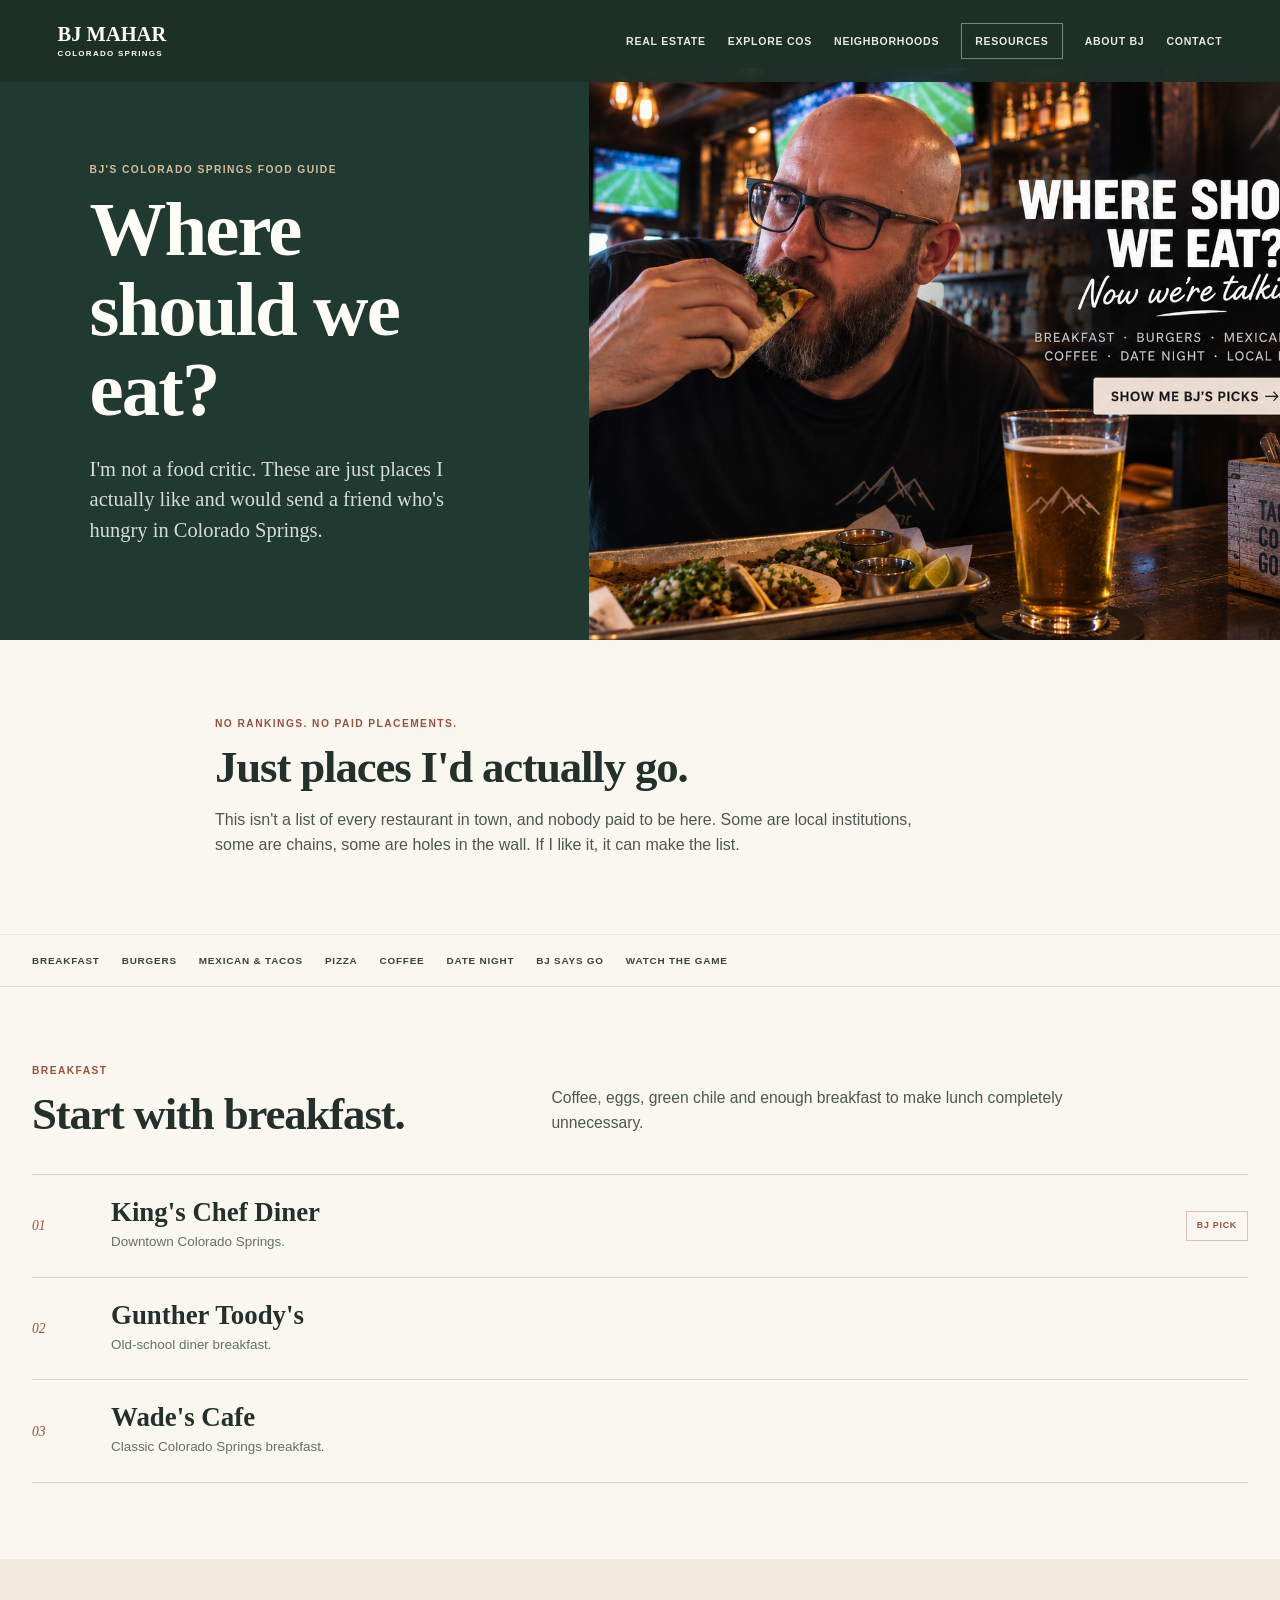
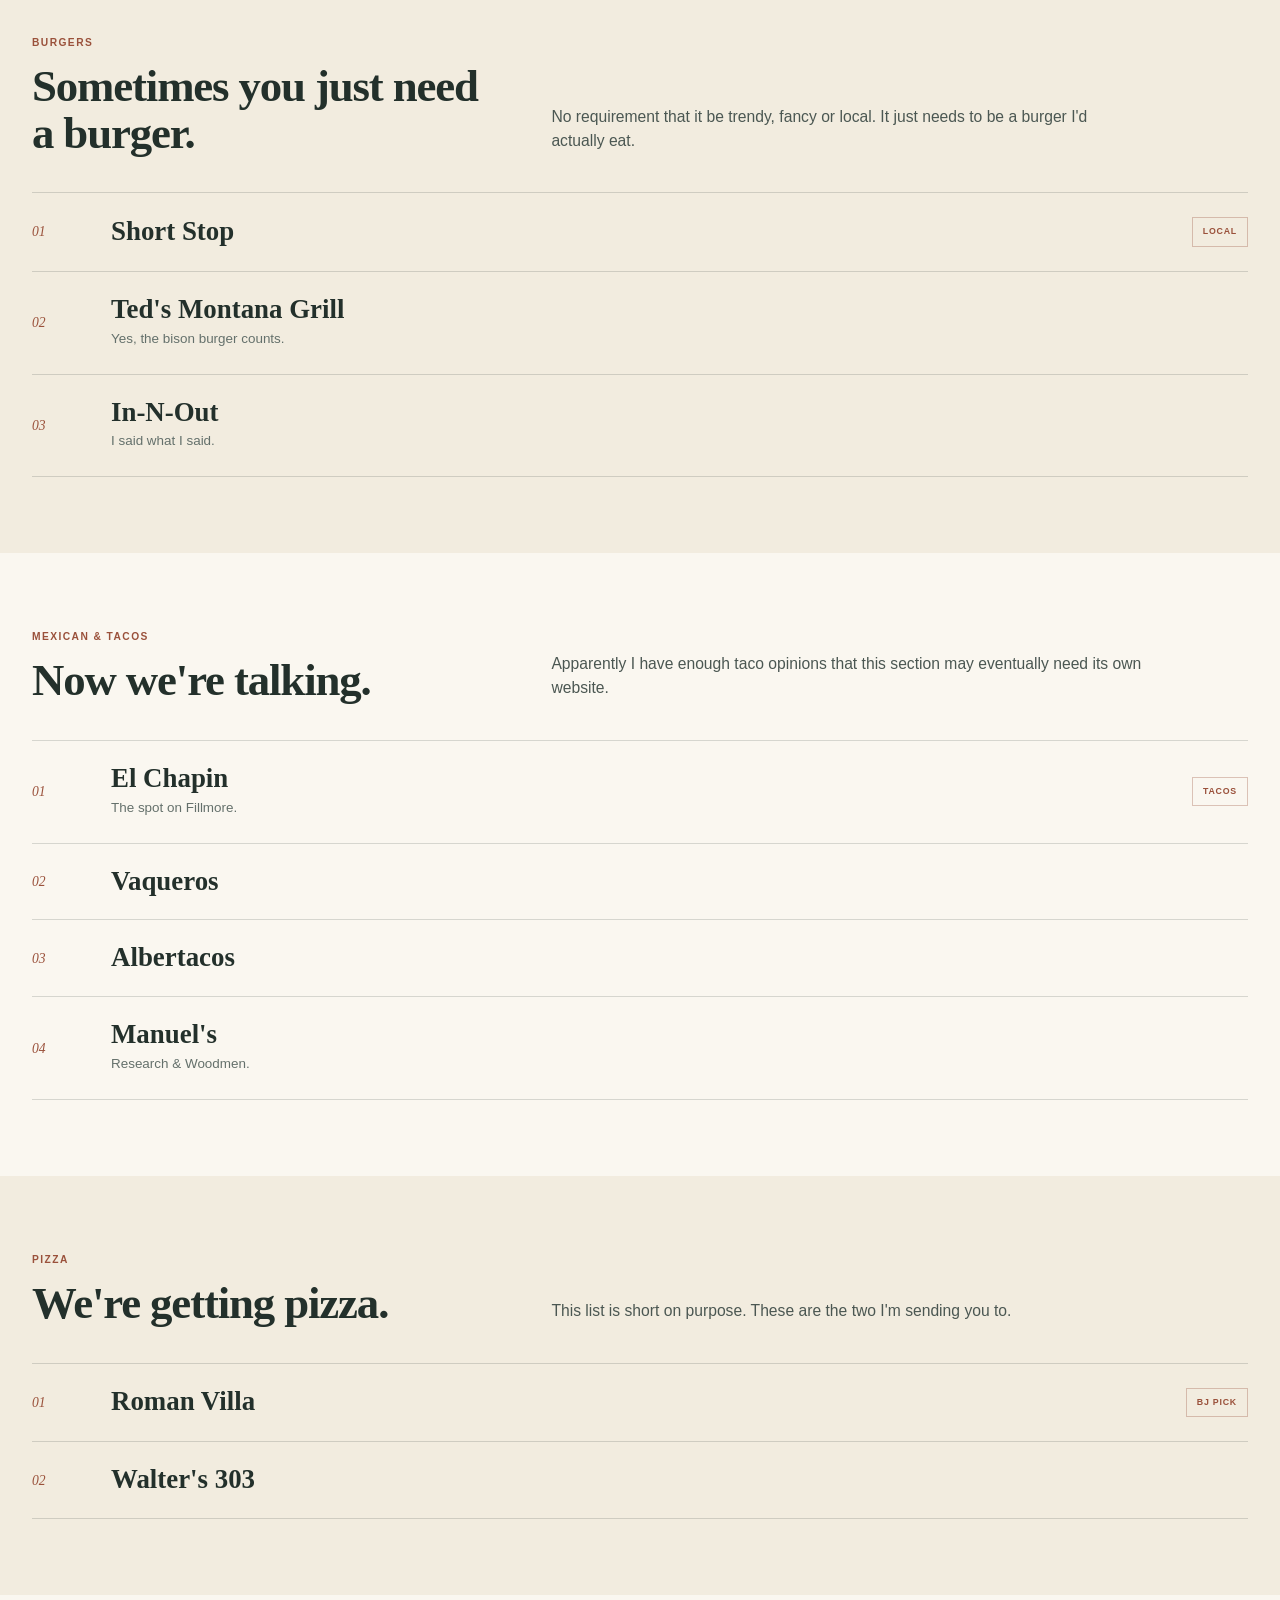
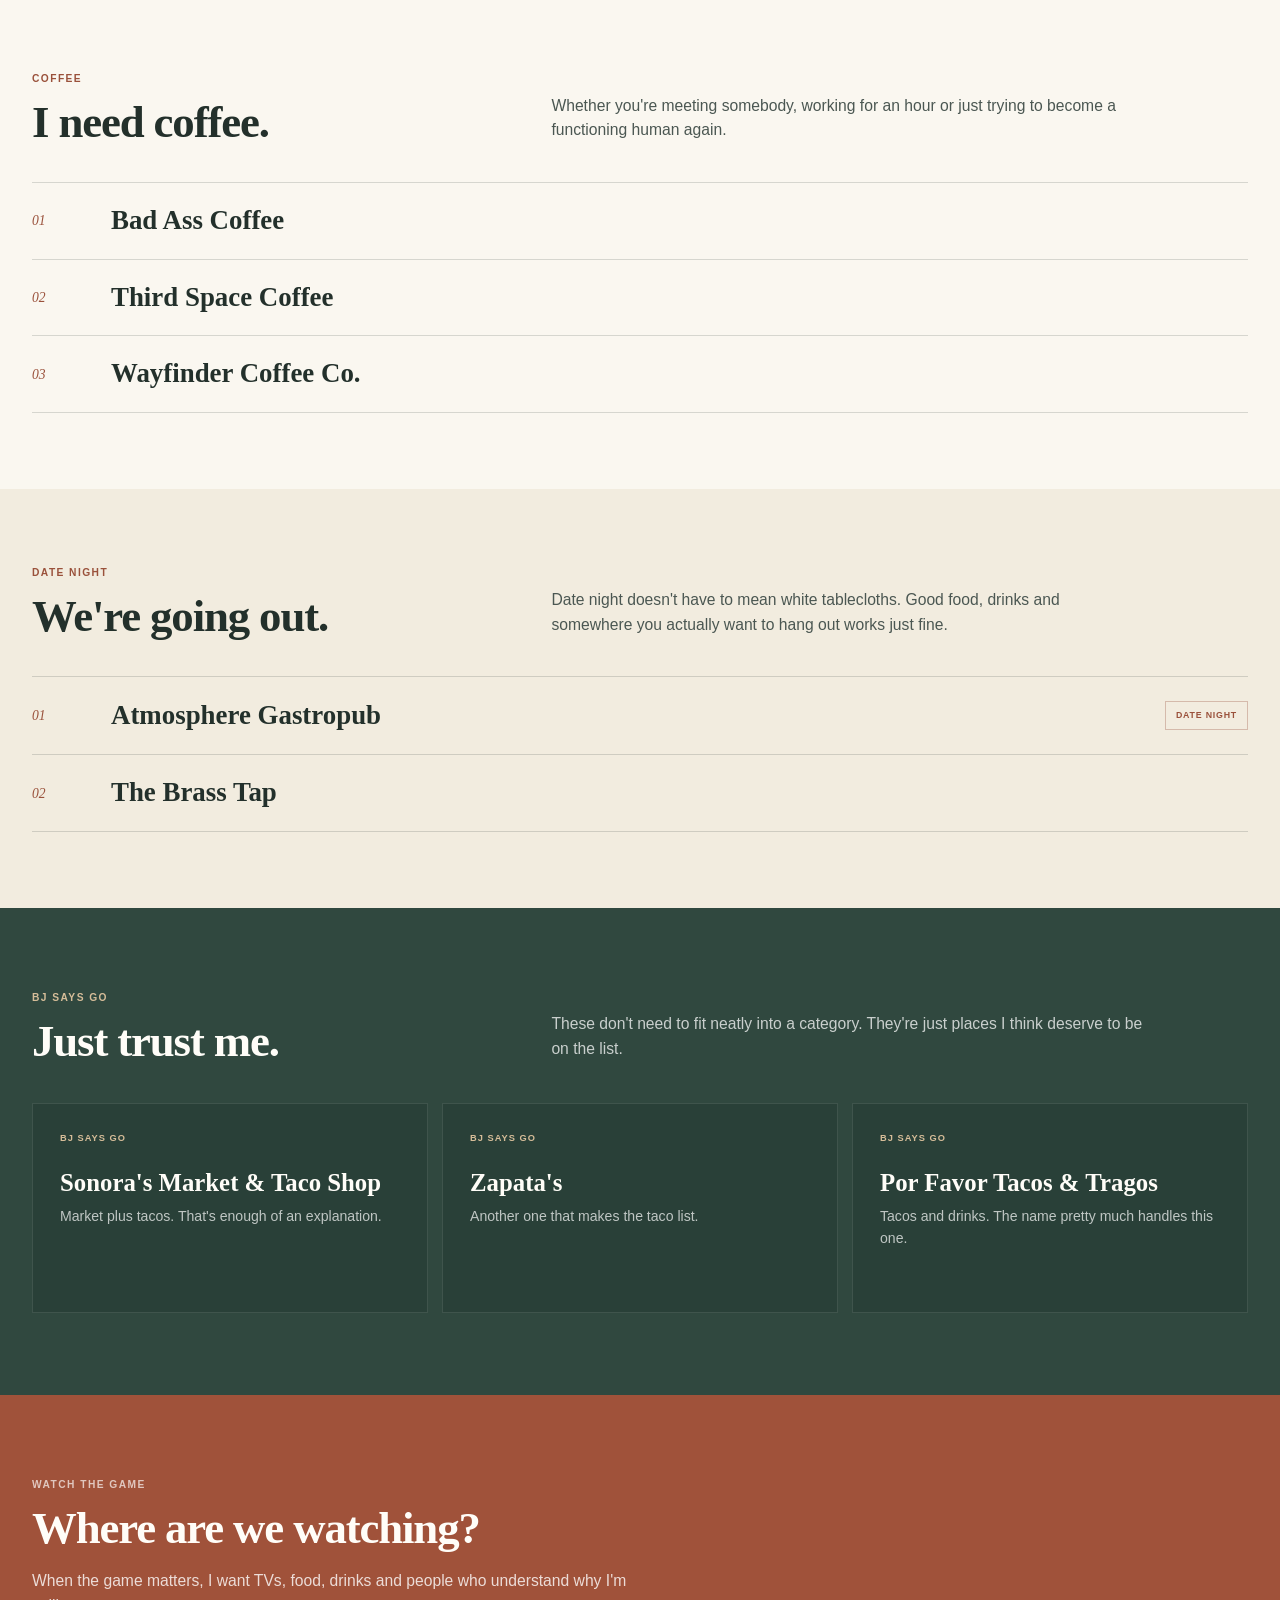
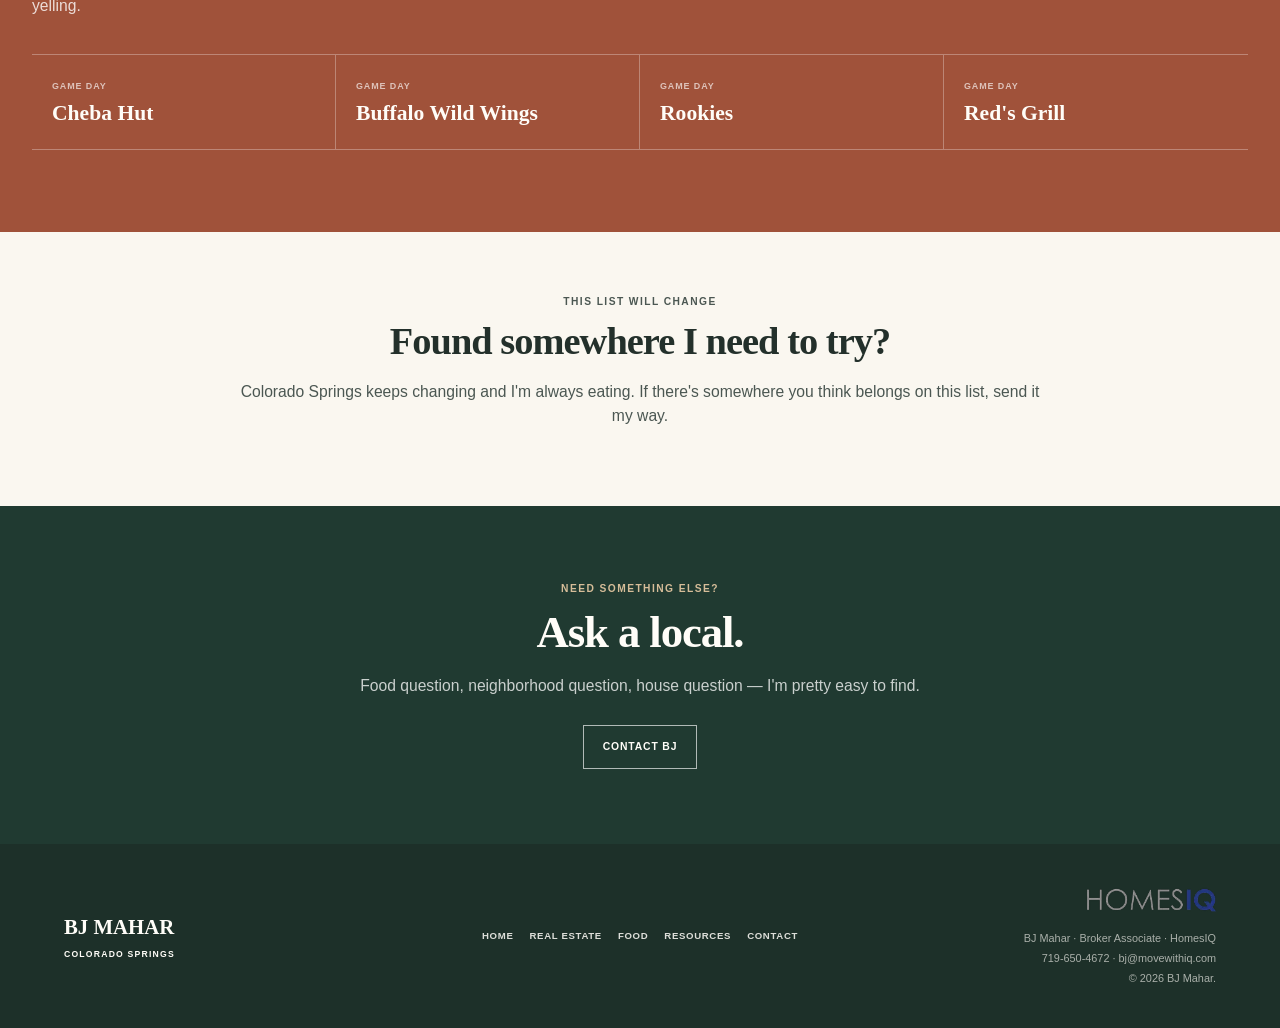
==== Food.html @ 611c331c "Create Food.html" ====
<!DOCTYPE html>
<html lang="en">

<head>
  <meta charset="UTF-8" />

  <meta
    name="viewport"
    content="width=device-width, initial-scale=1.0"
  />

  <meta
    name="description"
    content="BJ Mahar's favorite places to eat in Colorado Springs — breakfast, burgers, tacos, pizza, coffee, date night spots and places to watch the game."
  />

  <title>Where to Eat in Colorado Springs | BJ Mahar</title>

  <link rel="stylesheet" href="styles.css" />

  <style>

    /* =====================================================
       FOOD PAGE
       ===================================================== */

    body.food-page {
      background: #f2ecdf;
    }

    .food-page .site-header {
      background: rgba(29, 48, 41, 0.97);
    }


    /* HERO */

    .food-hero {
      display: grid;
      min-height: 640px;
      padding-top: 68px;
      grid-template-columns: 0.92fr 1.08fr;
      background: #203a31;
      color: #fffdf8;
    }

    .food-hero-copy {
      display: flex;
      padding: 75px 7vw;
      justify-content: center;
      flex-direction: column;
    }

    .food-hero .eyebrow {
      color: #d6bd99;
    }

    .food-hero h1 {
      max-width: 650px;
      margin-bottom: 24px;
      font-size: clamp(3.2rem, 6vw, 6.3rem);
      font-weight: 600;
    }

    .food-hero-copy > p:not(.eyebrow) {
      max-width: 570px;
      margin-bottom: 0;
      color: rgba(255,255,255,0.82);
      font-family: Georgia, "Times New Roman", serif;
      font-size: clamp(1.05rem, 1.6vw, 1.35rem);
      line-height: 1.5;
    }

    .food-hero-image {
      min-height: 570px;
      overflow: hidden;
    }

    .food-hero-image img {
      width: 100%;
      height: 100%;
      object-fit: cover;
    }


    /* INTRO */

    .food-intro {
      padding: 76px 0;
      background: #faf7f0;
    }

    .food-intro-inner {
      max-width: 850px;
    }

    .food-intro h2 {
      max-width: 750px;
    }

    .food-intro p:not(.eyebrow) {
      max-width: 700px;
      margin-bottom: 0;
      color: #4b5752;
      font-size: 1rem;
    }


    /* QUICK NAV */

    .food-jump {
      position: sticky;
      z-index: 100;
      top: 68px;

      padding: 18px 0;

      border-top: 1px solid rgba(35,48,43,0.08);
      border-bottom: 1px solid rgba(35,48,43,0.12);

      background: rgba(250,247,240,0.96);
      backdrop-filter: blur(10px);
    }

    .food-jump-inner {
      display: flex;
      gap: 11px 22px;
      flex-wrap: wrap;
    }

    .food-jump a {
      color: #38443f;
      font-size: 0.62rem;
      font-weight: 700;
      letter-spacing: 0.08em;
      text-transform: uppercase;
    }

    .food-jump a:hover {
      color: #9a513b;
    }


    /* CATEGORIES */

    .food-category {
      padding: 76px 0;
    }

    .food-category:nth-of-type(even) {
      background: #f2ecdf;
    }

    .food-category:nth-of-type(odd) {
      background: #faf7f0;
    }

    .food-category-heading {
      display: grid;
      margin-bottom: 36px;
      grid-template-columns: 0.8fr 1.2fr;
      gap: 55px;
      align-items: end;
    }

    .food-category-heading h2 {
      margin-bottom: 0;
    }

    .food-category-heading > p {
      max-width: 590px;
      margin-bottom: 3px;
      color: #4b5752;
    }


    /* RESTAURANT ROWS */

    .restaurant-list {
      border-top: 1px solid rgba(35,48,43,0.17);
    }

    .restaurant {
      display: grid;
      padding: 24px 0;
      grid-template-columns: 55px 1fr auto;
      gap: 24px;
      align-items: center;

      border-bottom: 1px solid rgba(35,48,43,0.17);
    }

    .restaurant-number {
      color: #9a513b;
      font-family: Georgia, "Times New Roman", serif;
      font-size: 0.85rem;
      font-style: italic;
    }

    .restaurant h3 {
      margin: 0;
      font-size: clamp(1.35rem, 2.1vw, 1.85rem);
    }

    .restaurant-note {
      margin-top: 5px;
      margin-bottom: 0;
      color: #64706b;
      font-size: 0.84rem;
    }

    .restaurant-tag {
      padding: 7px 10px;
      border: 1px solid rgba(154,81,59,0.32);
      color: #9a513b;

      font-size: 0.55rem;
      font-weight: 700;
      letter-spacing: 0.09em;
      text-transform: uppercase;
      white-space: nowrap;
    }


    /* BJ SAYS GO */

    .bj-picks {
      padding: 82px 0;
      background: #30483f;
      color: #fffdf8;
    }

    .bj-picks-heading {
      display: grid;
      margin-bottom: 38px;
      grid-template-columns: 0.8fr 1.2fr;
      gap: 55px;
      align-items: end;
    }

    .bj-picks .eyebrow {
      color: #d6bd99;
    }

    .bj-picks-heading h2 {
      margin-bottom: 0;
    }

    .bj-picks-heading > p {
      max-width: 600px;
      margin-bottom: 4px;
      color: rgba(255,255,255,0.74);
    }

    .bj-pick-grid {
      display: grid;
      grid-template-columns: repeat(3, 1fr);
      gap: 14px;
    }

    .bj-pick {
      min-height: 210px;
      padding: 27px;
      background: #294038;
      border: 1px solid rgba(255,255,255,0.1);
    }

    .bj-pick span {
      display: block;
      margin-bottom: 25px;
      color: #d6bd99;
      font-size: 0.58rem;
      font-weight: 700;
      letter-spacing: 0.11em;
      text-transform: uppercase;
    }

    .bj-pick h3 {
      margin-bottom: 10px;
      font-size: 1.55rem;
    }

    .bj-pick p {
      margin-bottom: 0;
      color: rgba(255,255,255,0.7);
      font-size: 0.88rem;
    }


    /* GAME SECTION */

    .game-section {
      padding: 82px 0;
      background: #a0523a;
      color: #fffdf8;
    }

    .game-heading {
      max-width: 750px;
      margin-bottom: 36px;
    }

    .game-section .eyebrow {
      color: rgba(255,255,255,0.68);
    }

    .game-heading p:not(.eyebrow) {
      max-width: 600px;
      color: rgba(255,255,255,0.8);
    }

    .game-grid {
      display: grid;
      grid-template-columns: repeat(4, 1fr);
      border-top: 1px solid rgba(255,255,255,0.3);
      border-bottom: 1px solid rgba(255,255,255,0.3);
    }

    .game-spot {
      padding: 25px 20px;
      border-right: 1px solid rgba(255,255,255,0.3);
    }

    .game-spot:last-child {
      border-right: 0;
    }

    .game-spot span {
      display: block;
      margin-bottom: 8px;
      color: rgba(255,255,255,0.65);
      font-size: 0.56rem;
      font-weight: 700;
      letter-spacing: 0.1em;
      text-transform: uppercase;
    }

    .game-spot h3 {
      margin-bottom: 0;
      font-size: 1.35rem;
    }


    /* DISCLAIMER */

    .food-note {
      padding: 62px 0;
      background: #faf7f0;
    }

    .food-note-inner {
      max-width: 800px;
      text-align: center;
    }

    .food-note h2 {
      font-size: clamp(2rem, 3vw, 3rem);
    }

    .food-note p {
      color: #4b5752;
    }


    /* CTA */

    .food-cta {
      padding: 75px 0;
      background: #203a31;
      color: #fffdf8;
      text-align: center;
    }

    .food-cta-inner {
      max-width: 720px;
    }

    .food-cta .eyebrow {
      color: #d6bd99;
    }

    .food-cta p:not(.eyebrow) {
      max-width: 560px;
      margin: 0 auto 27px;
      color: rgba(255,255,255,0.76);
    }

    .food-cta a {
      display: inline-block;
      padding: 13px 19px;
      border: 1px solid rgba(255,255,255,0.65);

      font-size: 0.65rem;
      font-weight: 700;
      letter-spacing: 0.08em;
      text-transform: uppercase;
    }


    /* TABLET */

    @media (max-width: 900px) {

      .food-hero {
        min-height: 0;
        grid-template-columns: 1fr;
      }

      .food-hero-copy {
        padding: 70px 7vw 55px;
      }

      .food-hero-image {
        min-height: 0;
      }

      .food-hero-image img {
        height: auto;
      }

      .food-category-heading,
      .bj-picks-heading {
        grid-template-columns: 1fr;
        gap: 12px;
      }

      .game-grid {
        grid-template-columns: repeat(2, 1fr);
      }

      .game-spot:nth-child(2) {
        border-right: 0;
      }

      .game-spot:nth-child(-n+2) {
        border-bottom: 1px solid rgba(255,255,255,0.3);
      }

    }


    /* MOBILE */

    @media (max-width: 700px) {

      .food-hero {
        padding-top: 70px;
      }

      .food-hero-copy {
        padding: 54px 18px 48px;
      }

      .food-hero h1 {
        font-size: clamp(3rem, 15vw, 4.5rem);
      }

      .food-intro,
      .food-category,
      .bj-picks,
      .game-section {
        padding: 58px 0;
      }

      .food-jump {
        position: static;
      }

      .restaurant {
        grid-template-columns: 35px 1fr;
        gap: 14px;
      }

      .restaurant-tag {
        grid-column: 2;
        width: fit-content;
      }

      .bj-pick-grid {
        grid-template-columns: 1fr;
      }

      .bj-pick {
        min-height: 0;
      }

      .game-grid {
        grid-template-columns: 1fr;
      }

      .game-spot,
      .game-spot:nth-child(2) {
        border-right: 0;
        border-bottom: 1px solid rgba(255,255,255,0.3);
      }

      .game-spot:last-child {
        border-bottom: 0;
      }

    }

  </style>
</head>


<body class="food-page">


  <!-- =====================================================
       HEADER
       ===================================================== -->

  <header class="site-header scrolled">

    <a class="brand" href="index.html">
      <span class="brand-name">BJ MAHAR</span>
      <span class="brand-city">COLORADO SPRINGS</span>
    </a>

    <button
      class="menu-toggle"
      aria-label="Open navigation"
      aria-expanded="false"
      aria-controls="site-nav"
    >
      <span></span>
      <span></span>
      <span></span>
    </button>

    <nav id="site-nav" class="site-nav">

      <a href="index.html#real-estate">
        Real Estate
      </a>

      <a href="index.html#explore">
        Explore COS
      </a>

      <a href="index.html#neighborhoods">
        Neighborhoods
      </a>

      <a href="resources.html" class="nav-resource">
        Resources
      </a>

      <a href="index.html#about">
        About BJ
      </a>

      <a href="index.html#contact">
        Contact
      </a>

    </nav>

  </header>


  <main>


    <!-- =====================================================
         HERO
         ===================================================== -->

    <section class="food-hero">

      <div class="food-hero-copy">

        <p class="eyebrow">
          BJ'S COLORADO SPRINGS FOOD GUIDE
        </p>

        <h1>
          Where should we eat?
        </h1>

        <p>
          I'm not a food critic. These are just places
          I actually like and would send a friend who's
          hungry in Colorado Springs.
        </p>

      </div>


      <div class="food-hero-image">

        <img
          src="images/food.jpg"
          alt="BJ Mahar eating a taco"
        />

      </div>

    </section>



    <!-- =====================================================
         INTRO
         ===================================================== -->

    <section class="food-intro">

      <div class="section-inner food-intro-inner">

        <p class="eyebrow">
          NO RANKINGS. NO PAID PLACEMENTS.
        </p>

        <h2>
          Just places I'd actually go.
        </h2>

        <p>
          This isn't a list of every restaurant in town,
          and nobody paid to be here. Some are local institutions,
          some are chains, some are holes in the wall.
          If I like it, it can make the list.
        </p>

      </div>

    </section>



    <!-- QUICK NAV -->

    <nav class="food-jump">

      <div class="section-inner food-jump-inner">

        <a href="#breakfast">Breakfast</a>
        <a href="#burgers">Burgers</a>
        <a href="#mexican">Mexican & Tacos</a>
        <a href="#pizza">Pizza</a>
        <a href="#coffee">Coffee</a>
        <a href="#date-night">Date Night</a>
        <a href="#bj-says-go">BJ Says Go</a>
        <a href="#game">Watch the Game</a>

      </div>

    </nav>



    <!-- =====================================================
         BREAKFAST
         ===================================================== -->

    <section id="breakfast" class="food-category">

      <div class="section-inner">

        <div class="food-category-heading">

          <div>
            <p class="eyebrow">BREAKFAST</p>
            <h2>Start with breakfast.</h2>
          </div>

          <p>
            Coffee, eggs, green chile and enough breakfast
            to make lunch completely unnecessary.
          </p>

        </div>


        <div class="restaurant-list">

          <article class="restaurant">
            <span class="restaurant-number">01</span>

            <div>
              <h3>King's Chef Diner</h3>
              <p class="restaurant-note">
                Downtown Colorado Springs.
              </p>
            </div>

            <span class="restaurant-tag">
              BJ PICK
            </span>
          </article>


          <article class="restaurant">
            <span class="restaurant-number">02</span>

            <div>
              <h3>Gunther Toody's</h3>
              <p class="restaurant-note">
                Old-school diner breakfast.
              </p>
            </div>
          </article>


          <article class="restaurant">
            <span class="restaurant-number">03</span>

            <div>
              <h3>Wade's Cafe</h3>
              <p class="restaurant-note">
                Classic Colorado Springs breakfast.
              </p>
            </div>
          </article>

        </div>

      </div>

    </section>



    <!-- =====================================================
         BURGERS
         ===================================================== -->

    <section id="burgers" class="food-category">

      <div class="section-inner">

        <div class="food-category-heading">

          <div>
            <p class="eyebrow">BURGERS</p>
            <h2>Sometimes you just need a burger.</h2>
          </div>

          <p>
            No requirement that it be trendy, fancy or local.
            It just needs to be a burger I'd actually eat.
          </p>

        </div>


        <div class="restaurant-list">

          <article class="restaurant">
            <span class="restaurant-number">01</span>
            <div>
              <h3>Short Stop</h3>
            </div>
            <span class="restaurant-tag">LOCAL</span>
          </article>


          <article class="restaurant">
            <span class="restaurant-number">02</span>
            <div>
              <h3>Ted's Montana Grill</h3>
              <p class="restaurant-note">
                Yes, the bison burger counts.
              </p>
            </div>
          </article>


          <article class="restaurant">
            <span class="restaurant-number">03</span>
            <div>
              <h3>In-N-Out</h3>
              <p class="restaurant-note">
                I said what I said.
              </p>
            </div>
          </article>

        </div>

      </div>

    </section>



    <!-- =====================================================
         MEXICAN / TACOS
         ===================================================== -->

    <section id="mexican" class="food-category">

      <div class="section-inner">

        <div class="food-category-heading">

          <div>
            <p class="eyebrow">MEXICAN & TACOS</p>
            <h2>Now we're talking.</h2>
          </div>

          <p>
            Apparently I have enough taco opinions that
            this section may eventually need its own website.
          </p>

        </div>


        <div class="restaurant-list">

          <article class="restaurant">
            <span class="restaurant-number">01</span>

            <div>
              <h3>El Chapin</h3>
              <p class="restaurant-note">
                The spot on Fillmore.
              </p>
            </div>

            <span class="restaurant-tag">
              TACOS
            </span>
          </article>


          <article class="restaurant">
            <span class="restaurant-number">02</span>

            <div>
              <h3>Vaqueros</h3>
            </div>
          </article>


          <article class="restaurant">
            <span class="restaurant-number">03</span>

            <div>
              <h3>Albertacos</h3>
            </div>
          </article>


          <article class="restaurant">
            <span class="restaurant-number">04</span>

            <div>
              <h3>Manuel's</h3>
              <p class="restaurant-note">
                Research & Woodmen.
              </p>
            </div>
          </article>

        </div>

      </div>

    </section>



    <!-- =====================================================
         PIZZA
         ===================================================== -->

    <section id="pizza" class="food-category">

      <div class="section-inner">

        <div class="food-category-heading">

          <div>
            <p class="eyebrow">PIZZA</p>
            <h2>We're getting pizza.</h2>
          </div>

          <p>
            This list is short on purpose.
            These are the two I'm sending you to.
          </p>

        </div>


        <div class="restaurant-list">

          <article class="restaurant">
            <span class="restaurant-number">01</span>

            <div>
              <h3>Roman Villa</h3>
            </div>

            <span class="restaurant-tag">
              BJ PICK
            </span>
          </article>


          <article class="restaurant">
            <span class="restaurant-number">02</span>

            <div>
              <h3>Walter's 303</h3>
            </div>
          </article>

        </div>

      </div>

    </section>



    <!-- =====================================================
         COFFEE
         ===================================================== -->

    <section id="coffee" class="food-category">

      <div class="section-inner">

        <div class="food-category-heading">

          <div>
            <p class="eyebrow">COFFEE</p>
            <h2>I need coffee.</h2>
          </div>

          <p>
            Whether you're meeting somebody, working for an hour
            or just trying to become a functioning human again.
          </p>

        </div>


        <div class="restaurant-list">

          <article class="restaurant">
            <span class="restaurant-number">01</span>
            <div>
              <h3>Bad Ass Coffee</h3>
            </div>
          </article>


          <article class="restaurant">
            <span class="restaurant-number">02</span>
            <div>
              <h3>Third Space Coffee</h3>
            </div>
          </article>


          <article class="restaurant">
            <span class="restaurant-number">03</span>
            <div>
              <h3>Wayfinder Coffee Co.</h3>
            </div>
          </article>

        </div>

      </div>

    </section>



    <!-- =====================================================
         DATE NIGHT
         ===================================================== -->

    <section id="date-night" class="food-category">

      <div class="section-inner">

        <div class="food-category-heading">

          <div>
            <p class="eyebrow">DATE NIGHT</p>
            <h2>We're going out.</h2>
          </div>

          <p>
            Date night doesn't have to mean white tablecloths.
            Good food, drinks and somewhere you actually want
            to hang out works just fine.
          </p>

        </div>


        <div class="restaurant-list">

          <article class="restaurant">
            <span class="restaurant-number">01</span>

            <div>
              <h3>Atmosphere Gastropub</h3>
            </div>

            <span class="restaurant-tag">
              DATE NIGHT
            </span>
          </article>


          <article class="restaurant">
            <span class="restaurant-number">02</span>

            <div>
              <h3>The Brass Tap</h3>
            </div>
          </article>

        </div>

      </div>

    </section>



    <!-- =====================================================
         BJ SAYS GO
         ===================================================== -->

    <section id="bj-says-go" class="bj-picks">

      <div class="section-inner">

        <div class="bj-picks-heading">

          <div>
            <p class="eyebrow">BJ SAYS GO</p>
            <h2>Just trust me.</h2>
          </div>

          <p>
            These don't need to fit neatly into a category.
            They're just places I think deserve to be on the list.
          </p>

        </div>


        <div class="bj-pick-grid">

          <article class="bj-pick">

            <span>
              BJ SAYS GO
            </span>

            <h3>
              Sonora's Market & Taco Shop
            </h3>

            <p>
              Market plus tacos. That's enough of an explanation.
            </p>

          </article>


          <article class="bj-pick">

            <span>
              BJ SAYS GO
            </span>

            <h3>
              Zapata's
            </h3>

            <p>
              Another one that makes the taco list.
            </p>

          </article>


          <article class="bj-pick">

            <span>
              BJ SAYS GO
            </span>

            <h3>
              Por Favor Tacos & Tragos
            </h3>

            <p>
              Tacos and drinks. The name pretty much handles this one.
            </p>

          </article>

        </div>

      </div>

    </section>



    <!-- =====================================================
         WATCH THE GAME
         ===================================================== -->

    <section id="game" class="game-section">

      <div class="section-inner">

        <div class="game-heading">

          <p class="eyebrow">
            WATCH THE GAME
          </p>

          <h2>
            Where are we watching?
          </h2>

          <p>
            When the game matters, I want TVs, food,
            drinks and people who understand why I'm yelling.
          </p>

        </div>


        <div class="game-grid">

          <article class="game-spot">
            <span>GAME DAY</span>
            <h3>Cheba Hut</h3>
          </article>

          <article class="game-spot">
            <span>GAME DAY</span>
            <h3>Buffalo Wild Wings</h3>
          </article>

          <article class="game-spot">
            <span>GAME DAY</span>
            <h3>Rookies</h3>
          </article>

          <article class="game-spot">
            <span>GAME DAY</span>
            <h3>Red's Grill</h3>
          </article>

        </div>

      </div>

    </section>



    <!-- =====================================================
         NOTE
         ===================================================== -->

    <section class="food-note">

      <div class="section-inner food-note-inner">

        <p class="eyebrow">
          THIS LIST WILL CHANGE
        </p>

        <h2>
          Found somewhere I need to try?
        </h2>

        <p>
          Colorado Springs keeps changing and I'm always eating.
          If there's somewhere you think belongs on this list,
          send it my way.
        </p>

      </div>

    </section>



    <!-- =====================================================
         CTA
         ===================================================== -->

    <section class="food-cta">

      <div class="section-inner food-cta-inner">

        <p class="eyebrow">
          NEED SOMETHING ELSE?
        </p>

        <h2>
          Ask a local.
        </h2>

        <p>
          Food question, neighborhood question, house question —
          I'm pretty easy to find.
        </p>

        <a href="index.html#contact">
          Contact BJ
        </a>

      </div>

    </section>


  </main>



  <!-- =====================================================
       FOOTER
       ===================================================== -->

  <footer class="site-footer">

    <div class="footer-brand">

      <strong>
        BJ MAHAR
      </strong>

      <span>
        COLORADO SPRINGS
      </span>

    </div>


    <div class="footer-links">

      <a href="index.html">
        Home
      </a>

      <a href="index.html#real-estate">
        Real Estate
      </a>

      <a href="food.html">
        Food
      </a>

      <a href="resources.html">
        Resources
      </a>

      <a href="index.html#contact">
        Contact
      </a>

    </div>


    <div class="footer-legal">

      <img
        src="images/homesiq%20logo.webp"
        alt="HomesIQ"
        style="
          width: auto;
          max-width: 130px;
          max-height: 48px;
          margin-left: auto;
          margin-bottom: 12px;
          object-fit: contain;
        "
      />

      <p>
        BJ Mahar · Broker Associate · HomesIQ
      </p>

      <p>
        719-650-4672 · bj@movewithiq.com
      </p>

      <p>
        © <span id="year"></span> BJ Mahar.
      </p>

    </div>

  </footer>


  <script src="script.js"></script>

</body>

</html>
---- styles.css ----
/* =========================================================
   BJMAHAR.COM
   V2.1 — Quieter Colorado Modern Americana
   ========================================================= */

*,
*::before,
*::after {
  box-sizing: border-box;
}

html {
  scroll-behavior: smooth;
}

:root {
  --cream: #f2ecdf;
  --cream-light: #faf7f0;
  --ink: #23302b;
  --green: #2b433a;
  --green-dark: #1d3029;
  --rust: #9a513b;
  --gold: #b28d5d;
  --white: #fffdf8;

  --page-width: 1240px;
  --header-height: 82px;
}

body {
  margin: 0;
  background: var(--cream);
  color: var(--ink);
  font-family: Arial, Helvetica, sans-serif;
  line-height: 1.55;
}

body.menu-open {
  overflow: hidden;
}

img {
  display: block;
  width: 100%;
}

a {
  color: inherit;
  text-decoration: none;
}

button,
input,
textarea {
  font: inherit;
}


/* =========================================================
   TYPE
   ========================================================= */

h1,
h2,
h3,
p {
  margin-top: 0;
}

h1,
h2,
h3 {
  font-family: Georgia, "Times New Roman", serif;
  line-height: 1.04;
}

h1,
h2 {
  letter-spacing: -0.025em;
}

h2 {
  margin-bottom: 18px;
  font-size: clamp(2.15rem, 3.5vw, 4rem);
  font-weight: 600;
}

h3 {
  margin-bottom: 12px;
  font-size: clamp(1.5rem, 2.2vw, 2.2rem);
  font-weight: 600;
}

p {
  font-size: 0.98rem;
}

.eyebrow {
  margin-bottom: 12px;
  color: var(--rust);
  font-size: 0.64rem;
  font-weight: 700;
  letter-spacing: 0.14em;
  text-transform: uppercase;
}

.section-title {
  max-width: 850px;
  margin-bottom: 22px;
  font-size: clamp(2.4rem, 4.2vw, 4.5rem);
  font-weight: 600;
}

.section-inner {
  width: min(calc(100% - 64px), var(--page-width));
  margin: 0 auto;
}


/* =========================================================
   HEADER
   ========================================================= */

.site-header {
  position: fixed;
  z-index: 1000;
  top: 0;
  left: 0;

  display: flex;
  width: 100%;
  height: var(--header-height);
  padding: 0 4.5vw;
  align-items: center;
  justify-content: space-between;

  color: var(--white);

  transition:
    background 0.25s ease,
    box-shadow 0.25s ease,
    height 0.25s ease;
}

.site-header.scrolled {
  height: 68px;
  background: rgba(29, 48, 41, 0.95);
  box-shadow: 0 4px 20px rgba(0, 0, 0, 0.12);
  backdrop-filter: blur(10px);
}

.brand {
  display: flex;
  flex-direction: column;
  line-height: 1;
}

.brand-name {
  font-family: Georgia, "Times New Roman", serif;
  font-size: 1.28rem;
  font-weight: 600;
}

.brand-city {
  margin-top: 5px;
  font-size: 0.5rem;
  font-weight: 700;
  letter-spacing: 0.16em;
}

.site-nav {
  display: flex;
  gap: 22px;
  align-items: center;
}

.site-nav a {
  font-size: 0.66rem;
  font-weight: 700;
  letter-spacing: 0.07em;
  text-transform: uppercase;
  opacity: 0.9;
}

.site-nav a:hover {
  opacity: 0.65;
}

.site-nav .nav-resource {
  padding: 9px 13px;
  border: 1px solid rgba(255, 255, 255, 0.45);
}

.menu-toggle {
  display: none;
  border: 0;
  background: transparent;
  cursor: pointer;
}

.menu-toggle span {
  display: block;
  width: 25px;
  height: 2px;
  margin: 5px 0;
  background: var(--white);
}


/* =========================================================
   HERO
   ========================================================= */

.hero {
  position: relative;
  min-height: 100svh;
  overflow: hidden;
  background: var(--green-dark);
}

.hero-image {
  width: 100%;
  min-height: 100svh;
  object-fit: cover;
  object-position: center;
}

.hero-shade {
  position: absolute;
  inset: 0;
  pointer-events: none;

  background:
    linear-gradient(
      180deg,
      rgba(8, 20, 17, 0.06) 0%,
      rgba(8, 20, 17, 0.01) 55%,
      rgba(8, 20, 17, 0.28) 100%
    );
}

.scroll-cue {
  position: absolute;
  right: 4vw;
  bottom: 28px;
  z-index: 3;

  display: flex;
  gap: 10px;
  align-items: center;

  color: var(--white);
  font-size: 0.62rem;
  font-weight: 700;
  letter-spacing: 0.12em;
  text-transform: uppercase;
}

.scroll-cue span {
  font-size: 1rem;
}


/* =========================================================
   INTRO
   ========================================================= */

.intro-section {
  padding: 90px 0 82px;
  background: var(--cream-light);
}

.intro-inner {
  max-width: 940px;
  margin: 0;
}

.intro-copy {
  max-width: 720px;
  margin-bottom: 0;
  color: #3b4843;
  font-family: Georgia, "Times New Roman", serif;
  font-size: clamp(1.1rem, 1.6vw, 1.45rem);
  line-height: 1.5;
}


/* =========================================================
   REAL ESTATE
   ========================================================= */

.real-estate-section {
  padding: 88px 0;
  background: var(--cream);
}

.section-heading {
  max-width: 820px;
  margin-bottom: 38px;
}

.section-heading > p:not(.eyebrow) {
  max-width: 640px;
  color: #4b5752;
}

.real-estate-grid {
  display: grid;
  grid-template-columns: repeat(2, 1fr);
  gap: 26px;
}

.real-estate-card {
  background: var(--cream-light);
  border: 1px solid rgba(35, 48, 43, 0.08);
}

.real-estate-image {
  overflow: hidden;
  aspect-ratio: 16 / 9;
}

.real-estate-image img {
  height: 100%;
  object-fit: cover;
}

.card-copy {
  padding: 26px 28px 30px;
}

.card-copy p {
  max-width: 510px;
  color: #4a5551;
}

.card-copy a {
  display: inline-block;
  margin-top: 5px;
  padding-bottom: 3px;

  border-bottom: 1px solid var(--rust);

  color: var(--rust);
  font-size: 0.68rem;
  font-weight: 700;
  letter-spacing: 0.08em;
  text-transform: uppercase;
}


/* =========================================================
   EXPLORE
   ========================================================= */

.explore-section {
  padding: 88px 0;
  background: var(--cream-light);
}

.explore-grid {
  display: grid;
  grid-template-columns: repeat(3, 1fr);
  gap: 18px;
}

.explore-card {
  display: block;
  overflow: hidden;
  background: #eef0ea;
}

.explore-card img {
  aspect-ratio: 16 / 10;
  object-fit: cover;
  transition: transform 0.35s ease;
}

.explore-card:hover img {
  transform: scale(1.015);
}

.explore-label {
  display: flex;
  min-height: 78px;
  padding: 17px 18px;
  align-items: flex-start;
  justify-content: space-between;
  gap: 14px;

  background: #e7e9e3;
  color: var(--ink);
  border-top: 1px solid rgba(35, 48, 43, 0.07);
}

.explore-label span {
  color: var(--rust);
  font-size: 0.61rem;
  font-weight: 700;
  letter-spacing: 0.11em;
}

.explore-label strong {
  max-width: 210px;
  font-family: Georgia, "Times New Roman", serif;
  font-size: 0.98rem;
  font-weight: 600;
  line-height: 1.25;
  text-align: right;
}


/* =========================================================
   NEIGHBORHOODS
   ========================================================= */

.neighborhood-section {
  padding: 82px 0;
  background: var(--cream);
}

.neighborhood-inner {
  display: grid;
  grid-template-columns: 0.9fr 1.1fr;
  gap: 62px;
  align-items: start;
}

.neighborhood-inner > div:first-child {
  max-width: 500px;
}

.neighborhood-inner p:not(.eyebrow) {
  color: #4b5752;
}

.question-list {
  border-top: 1px solid rgba(35, 48, 43, 0.18);
}

.question-list a {
  display: flex;
  padding: 19px 0;
  align-items: center;
  justify-content: space-between;
  gap: 20px;

  border-bottom: 1px solid rgba(35, 48, 43, 0.18);

  font-family: Georgia, "Times New Roman", serif;
  font-size: clamp(1.05rem, 1.5vw, 1.28rem);
}

.question-list span {
  color: var(--rust);
  opacity: 0.8;
}

.question-list a:hover {
  color: var(--rust);
}


/* =========================================================
   RESOURCES
   ========================================================= */

.resources-callout {
  padding: 72px 0;
  background: #30483f;
  color: var(--white);
}

.resources-inner {
  display: grid;
  grid-template-columns: 1.3fr 0.7fr;
  gap: 60px;
  align-items: center;
}

.resources-inner h2 {
  max-width: 680px;
}

.resources-inner p:not(.eyebrow) {
  max-width: 660px;
  margin-bottom: 0;
  color: rgba(255, 255, 255, 0.78);
}

.resource-eyebrow {
  color: #d6bd99;
}

.resource-action {
  display: flex;
  align-items: flex-start;
  flex-direction: column;
  gap: 10px;
}

.resource-button {
  display: flex;
  width: 100%;
  max-width: 360px;
  padding: 17px 19px;
  align-items: center;
  justify-content: space-between;
  gap: 18px;

  background: #f5f0e5;
  color: var(--ink);

  font-size: 0.7rem;
  font-weight: 700;
  letter-spacing: 0.08em;
  text-transform: uppercase;

  transition:
    transform 0.2s ease,
    background 0.2s ease;
}

.resource-button:hover {
  transform: translateY(-1px);
  background: var(--white);
}

.resource-button span {
  font-size: 1rem;
}

.resource-action small {
  color: rgba(255, 255, 255, 0.62);
  font-family: Georgia, "Times New Roman", serif;
  font-size: 0.88rem;
  font-style: italic;
}


/* =========================================================
   ABOUT
   ========================================================= */

.about-section {
  display: grid;
  grid-template-columns: 1fr 1fr;
  min-height: 620px;
  background: var(--cream-light);
}

.about-image {
  min-height: 620px;
  overflow: hidden;
}

.about-image img {
  height: 100%;
  object-fit: cover;
  object-position: center top;
}

.about-copy {
  display: flex;
  padding: 68px 7vw;
  justify-content: center;
  flex-direction: column;
}

.about-copy h2 {
  max-width: 560px;
}

.about-copy p {
  max-width: 540px;
  color: #46524e;
}

.about-copy a {
  display: inline-block;
  width: fit-content;
  margin-top: 6px;
  padding-bottom: 3px;

  border-bottom: 1px solid var(--rust);

  color: var(--rust);
  font-size: 0.68rem;
  font-weight: 700;
  letter-spacing: 0.08em;
  text-transform: uppercase;
}


/* =========================================================
   REAL ESTATE CTA
   ========================================================= */

.real-estate-cta {
  padding: 82px 0;
  background: #a0523a;
  color: var(--white);
}

.cta-inner {
  text-align: center;
}

.cta-eyebrow {
  color: rgba(255, 255, 255, 0.7);
}

.real-estate-cta h2 {
  margin-bottom: 28px;
  font-size: clamp(2.7rem, 5vw, 5rem);
  font-weight: 600;
}

.cta-buttons {
  display: flex;
  justify-content: center;
  gap: 10px;
  flex-wrap: wrap;
}

.cta-buttons a {
  padding: 12px 18px;
  border: 1px solid rgba(255, 255, 255, 0.55);

  font-size: 0.66rem;
  font-weight: 700;
  letter-spacing: 0.08em;
  text-transform: uppercase;
}

.cta-buttons a:first-child {
  background: #f4eee1;
  color: var(--ink);
  border-color: #f4eee1;
}


/* =========================================================
   CONTACT
   ========================================================= */

.contact-section {
  padding: 88px 0;
  background: var(--cream);
}

.contact-inner {
  max-width: 740px;
  text-align: center;
}

.contact-inner > p:not(.eyebrow) {
  color: #4a5651;
  font-family: Georgia, "Times New Roman", serif;
  font-size: 1.15rem;
}

.contact-actions {
  display: flex;
  margin: 30px 0 38px;
  justify-content: center;
  gap: 26px;
  flex-wrap: wrap;
}

.contact-actions a {
  padding-bottom: 3px;
  border-bottom: 1px solid var(--rust);

  color: var(--rust);
  font-size: 0.68rem;
  font-weight: 700;
  letter-spacing: 0.08em;
  text-transform: uppercase;
}

.contact-form {
  display: grid;
  max-width: 630px;
  margin: 0 auto;
  gap: 18px;
  text-align: left;
}

.contact-form label {
  font-size: 0.64rem;
  font-weight: 700;
  letter-spacing: 0.09em;
  text-transform: uppercase;
}

.contact-form input,
.contact-form textarea {
  width: 100%;
  margin-top: 5px;
  padding: 11px 0;

  border: 0;
  border-bottom: 1px solid rgba(35, 48, 43, 0.28);
  outline: 0;

  background: transparent;
  color: var(--ink);

  font-family: Georgia, "Times New Roman", serif;
  font-size: 1rem;
}

.contact-form textarea {
  resize: vertical;
}

.contact-submit {
  width: fit-content;
  margin: 5px auto 0;
  padding: 12px 20px;

  border: 0;
  background: var(--green-dark);
  color: var(--white);

  cursor: pointer;

  font-size: 0.66rem;
  font-weight: 700;
  letter-spacing: 0.08em;
  text-transform: uppercase;
}


/* =========================================================
   FOOTER
   ========================================================= */

.site-footer {
  display: grid;
  padding: 38px 5vw;
  grid-template-columns: 1fr auto 1fr;
  gap: 30px;
  align-items: center;

  background: var(--green-dark);
  color: var(--white);
}

.footer-brand {
  display: flex;
  flex-direction: column;
}

.footer-brand strong {
  font-family: Georgia, "Times New Roman", serif;
  font-size: 1.3rem;
  font-weight: 600;
}

.footer-brand span {
  margin-top: 4px;
  font-size: 0.54rem;
  font-weight: 700;
  letter-spacing: 0.14em;
}

.footer-links {
  display: flex;
  gap: 16px;
  justify-content: center;
}

.footer-links a {
  font-size: 0.6rem;
  font-weight: 700;
  letter-spacing: 0.07em;
  text-transform: uppercase;
  opacity: 0.85;
}

.footer-legal {
  text-align: right;
}

.footer-legal p {
  margin: 3px 0;
  font-size: 0.68rem;
  opacity: 0.62;
}


/* =========================================================
   SCROLL REVEAL
   ========================================================= */

.reveal {
  opacity: 0;
  transform: translateY(22px);

  transition:
    opacity 0.55s ease,
    transform 0.55s ease;
}

.reveal.visible {
  opacity: 1;
  transform: translateY(0);
}


/* =========================================================
   TABLET
   ========================================================= */

@media (max-width: 950px) {

  .site-nav {
    gap: 15px;
  }

  .site-nav a {
    font-size: 0.6rem;
  }

  .real-estate-grid {
    gap: 20px;
  }

  .explore-grid {
    grid-template-columns: 1fr;
  }

  .explore-card {
    display: grid;
    grid-template-columns: 1.45fr 0.55fr;
  }

  .explore-card img {
    aspect-ratio: 16 / 9;
  }

  .explore-label {
    min-height: 100%;
    flex-direction: column;
    justify-content: flex-end;
  }

  .explore-label strong {
    text-align: left;
  }

  .neighborhood-inner {
    grid-template-columns: 1fr;
    gap: 36px;
  }

  .resources-inner {
    grid-template-columns: 1fr;
    gap: 30px;
  }
}


/* =========================================================
   MOBILE
   ========================================================= */

@media (max-width: 760px) {

  :root {
    --header-height: 70px;
  }

  .section-inner {
    width: min(calc(100% - 34px), var(--page-width));
  }

  .menu-toggle {
    position: relative;
    z-index: 1002;
    display: block;
  }

  .site-nav {
    position: fixed;
    inset: 0;

    display: flex;
    padding: 105px 28px 40px;
    align-items: flex-start;
    justify-content: flex-start;
    flex-direction: column;
    gap: 18px;

    background: var(--green-dark);

    opacity: 0;
    pointer-events: none;
    transform: translateY(-10px);

    transition:
      opacity 0.2s ease,
      transform 0.2s ease;
  }

  .site-nav.open {
    opacity: 1;
    pointer-events: auto;
    transform: translateY(0);
  }

  .site-nav a {
    font-family: Georgia, "Times New Roman", serif;
    font-size: 1.55rem;
    font-weight: 600;
    letter-spacing: -0.01em;
    text-transform: none;
  }

  .site-nav .nav-resource {
    padding: 0;
    border: 0;
    color: #dcc59f;
  }

  .hero {
    min-height: 0;
    padding-top: var(--header-height);
    background: #c9b393;
  }

  .hero-image {
    min-height: 0;
    height: auto;
    object-fit: contain;
  }

  .hero-shade {
    background:
      linear-gradient(
        180deg,
        rgba(8, 20, 17, 0.02),
        rgba(8, 20, 17, 0.12)
      );
  }

  .scroll-cue {
    right: auto;
    bottom: 12px;
    left: 17px;
    font-size: 0.54rem;
  }

  .intro-section,
  .real-estate-section,
  .explore-section,
  .neighborhood-section,
  .contact-section {
    padding: 62px 0;
  }

  .intro-copy {
    font-size: 1.08rem;
  }

  .real-estate-grid {
    grid-template-columns: 1fr;
  }

  .real-estate-image {
    aspect-ratio: auto;
  }

  .real-estate-image img {
    height: auto;
    object-fit: contain;
  }

  .card-copy {
    padding: 22px 20px 25px;
  }

  .explore-card {
    display: block;
  }

  .explore-card img {
    height: auto;
    aspect-ratio: auto;
    object-fit: contain;
  }

  .explore-label {
    min-height: 0;
    padding: 15px 17px;
    flex-direction: row;
    justify-content: space-between;
  }

  .explore-label strong {
    max-width: 190px;
    font-size: 0.94rem;
    text-align: right;
  }

  .resources-callout {
    padding: 60px 0;
  }

  .resource-button {
    max-width: none;
  }

  .about-section {
    grid-template-columns: 1fr;
    min-height: 0;
  }

  .about-image {
    min-height: 0;
  }

  .about-image img {
    height: auto;
    object-fit: contain;
  }

  .about-copy {
    padding: 58px 20px;
  }

  .real-estate-cta {
    padding: 66px 0;
  }

  .site-footer {
    grid-template-columns: 1fr;
    gap: 20px;
    align-items: start;
  }

  .footer-links {
    justify-content: flex-start;
    flex-wrap: wrap;
  }

  .footer-legal {
    text-align: left;
  }
}


/* =========================================================
   SMALL PHONES
   ========================================================= */

@media (max-width: 480px) {

  h2 {
    font-size: clamp(2rem, 9vw, 3rem);
  }

  .section-title {
    font-size: clamp(2.2rem, 10vw, 3.25rem);
  }

  .explore-label {
    align-items: flex-start;
    flex-direction: column;
  }

  .explore-label strong {
    text-align: left;
  }

  .contact-actions {
    gap: 16px;
  }

  .cta-buttons {
    align-items: stretch;
    flex-direction: column;
  }

  .cta-buttons a {
    width: 100%;
  }
}


/* =========================================================
   ACCESSIBILITY
   ========================================================= */

@media (prefers-reduced-motion: reduce) {

  html {
    scroll-behavior: auto;
  }

  *,
  *::before,
  *::after {
    animation-duration: 0.01ms !important;
    animation-iteration-count: 1 !important;
    transition-duration: 0.01ms !important;
  }
}
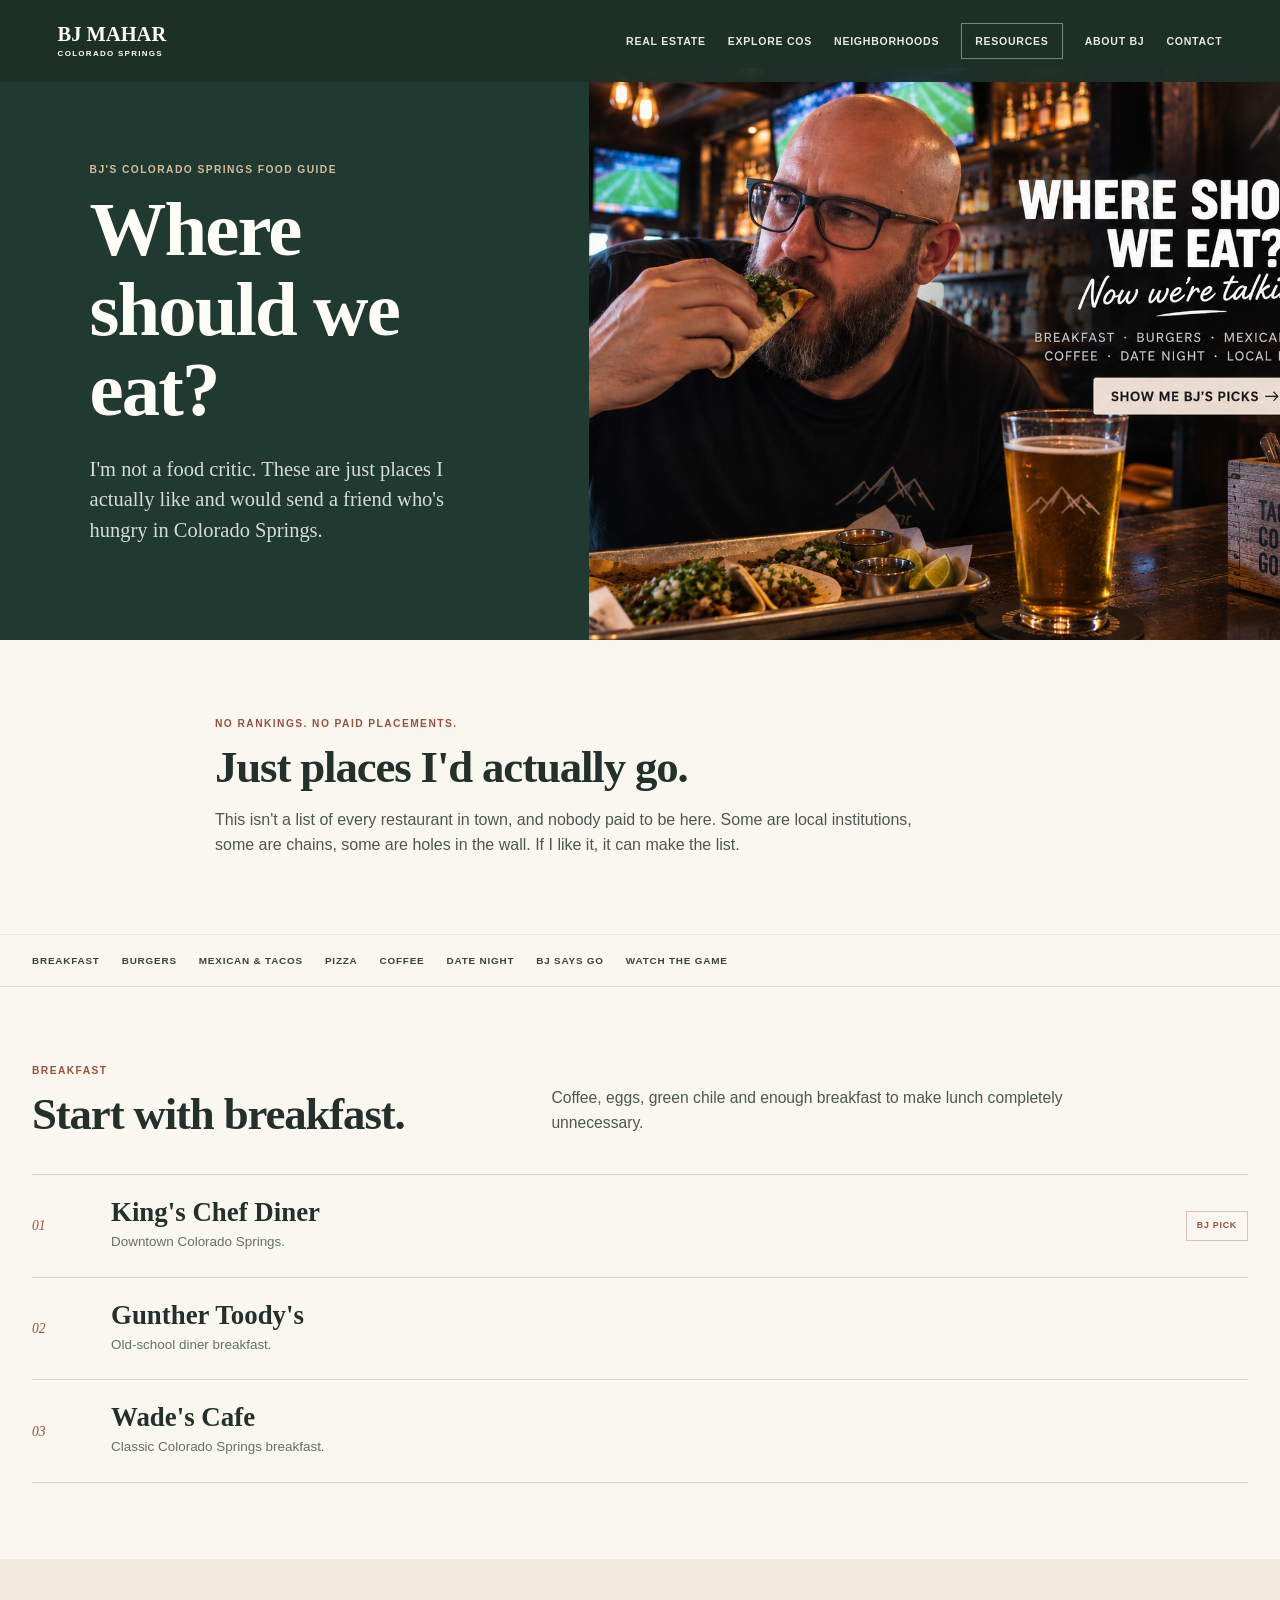
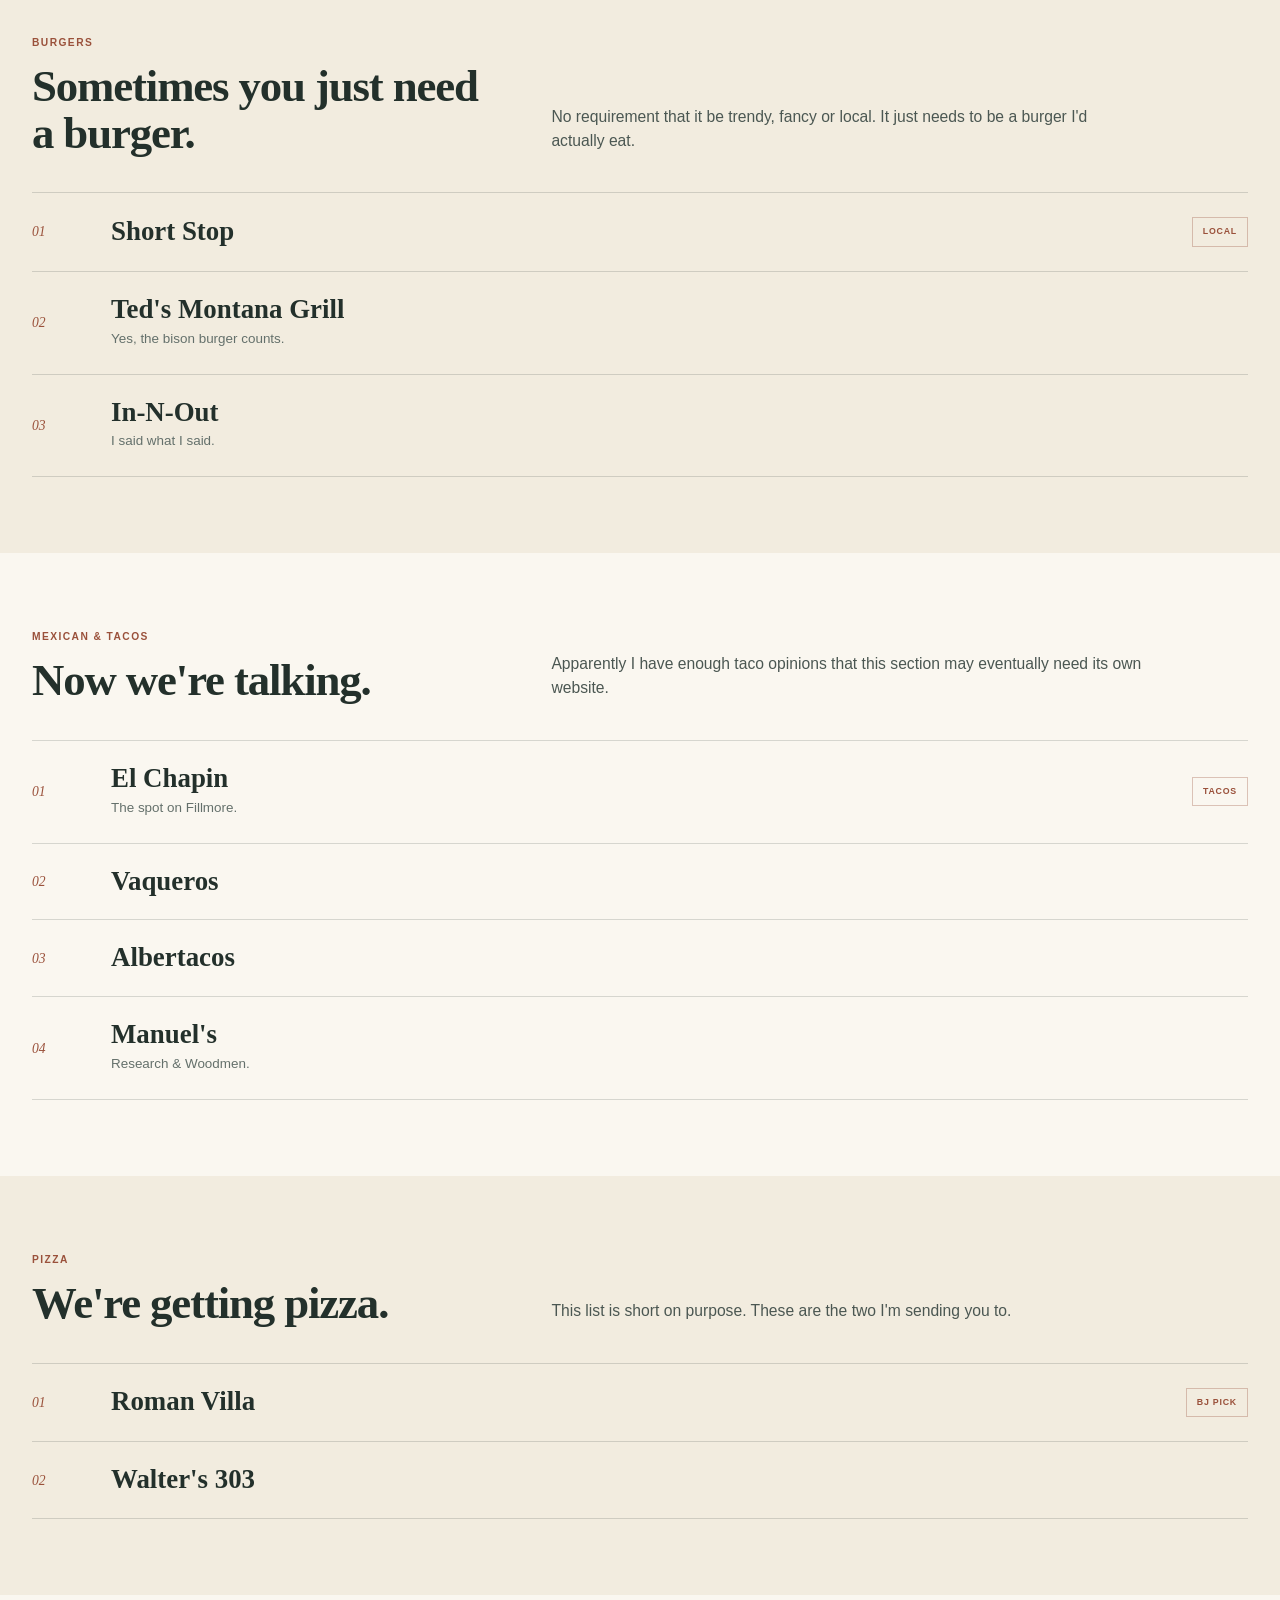
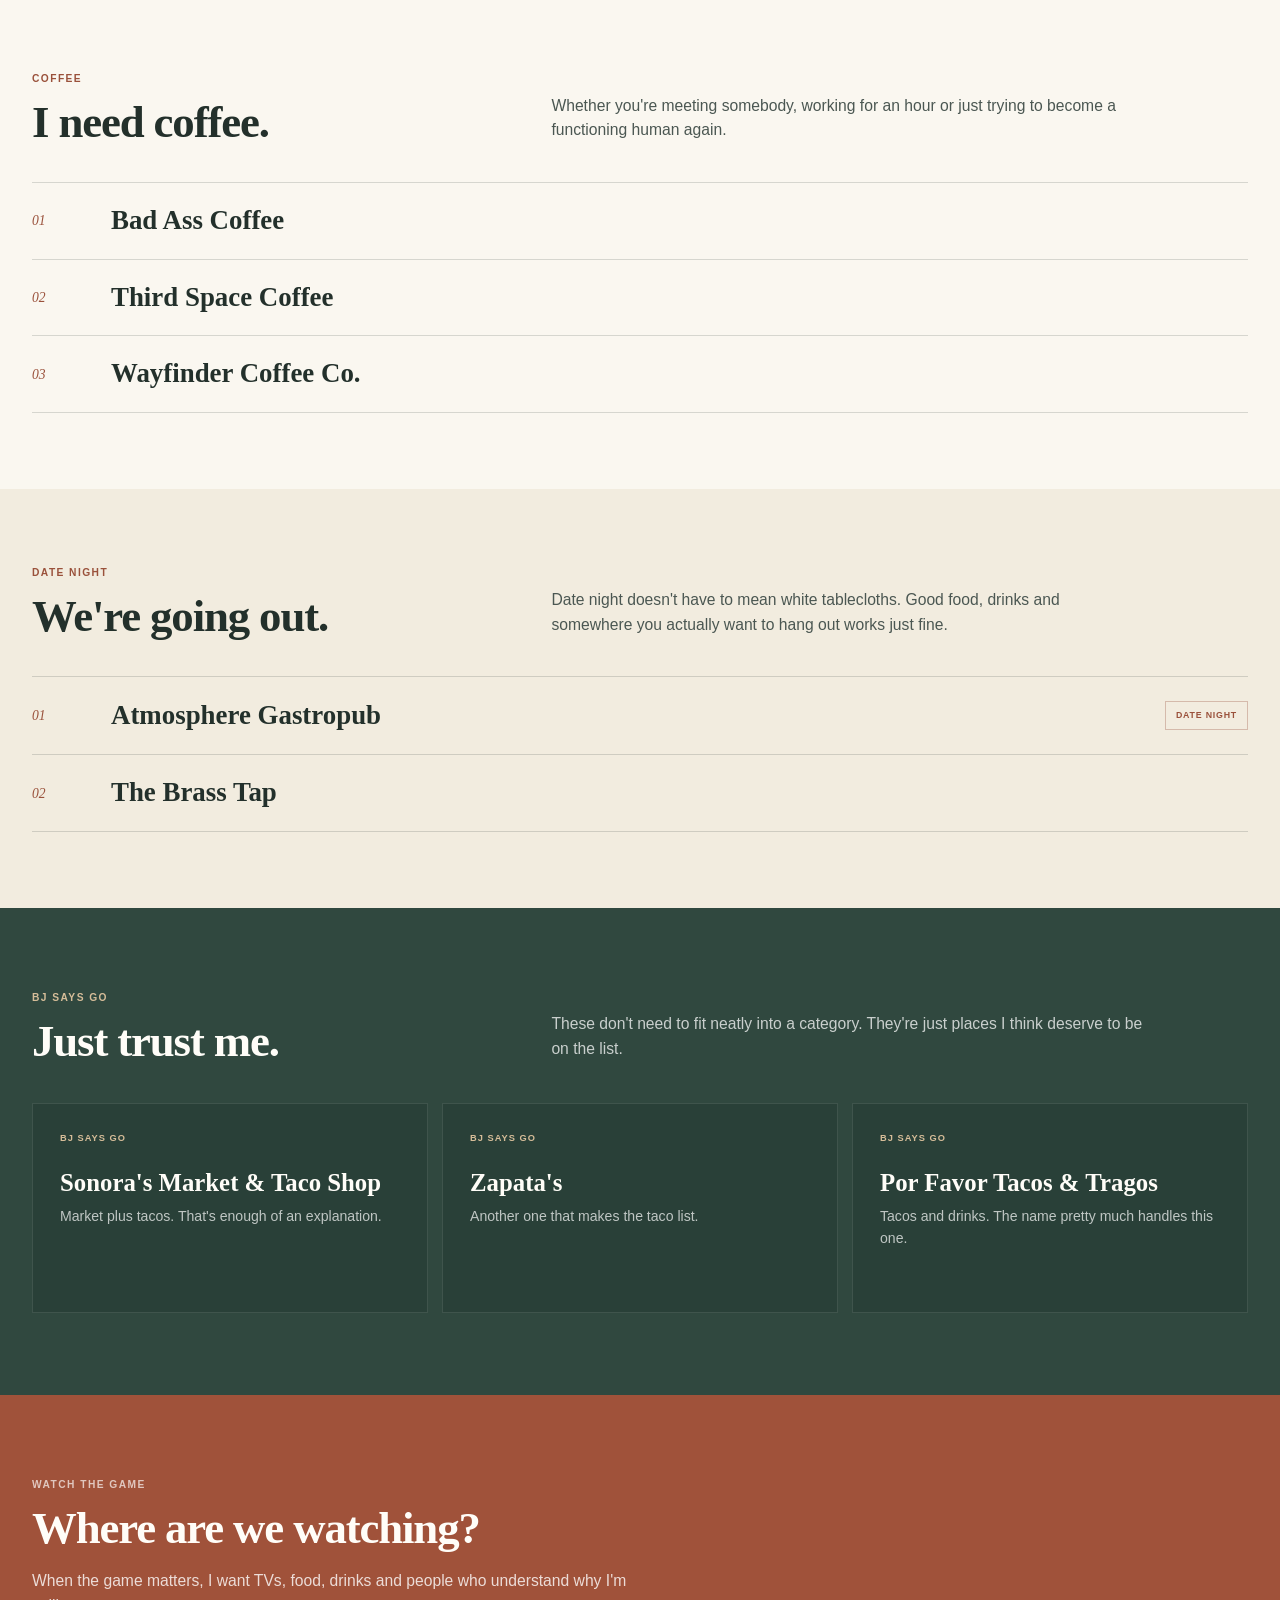
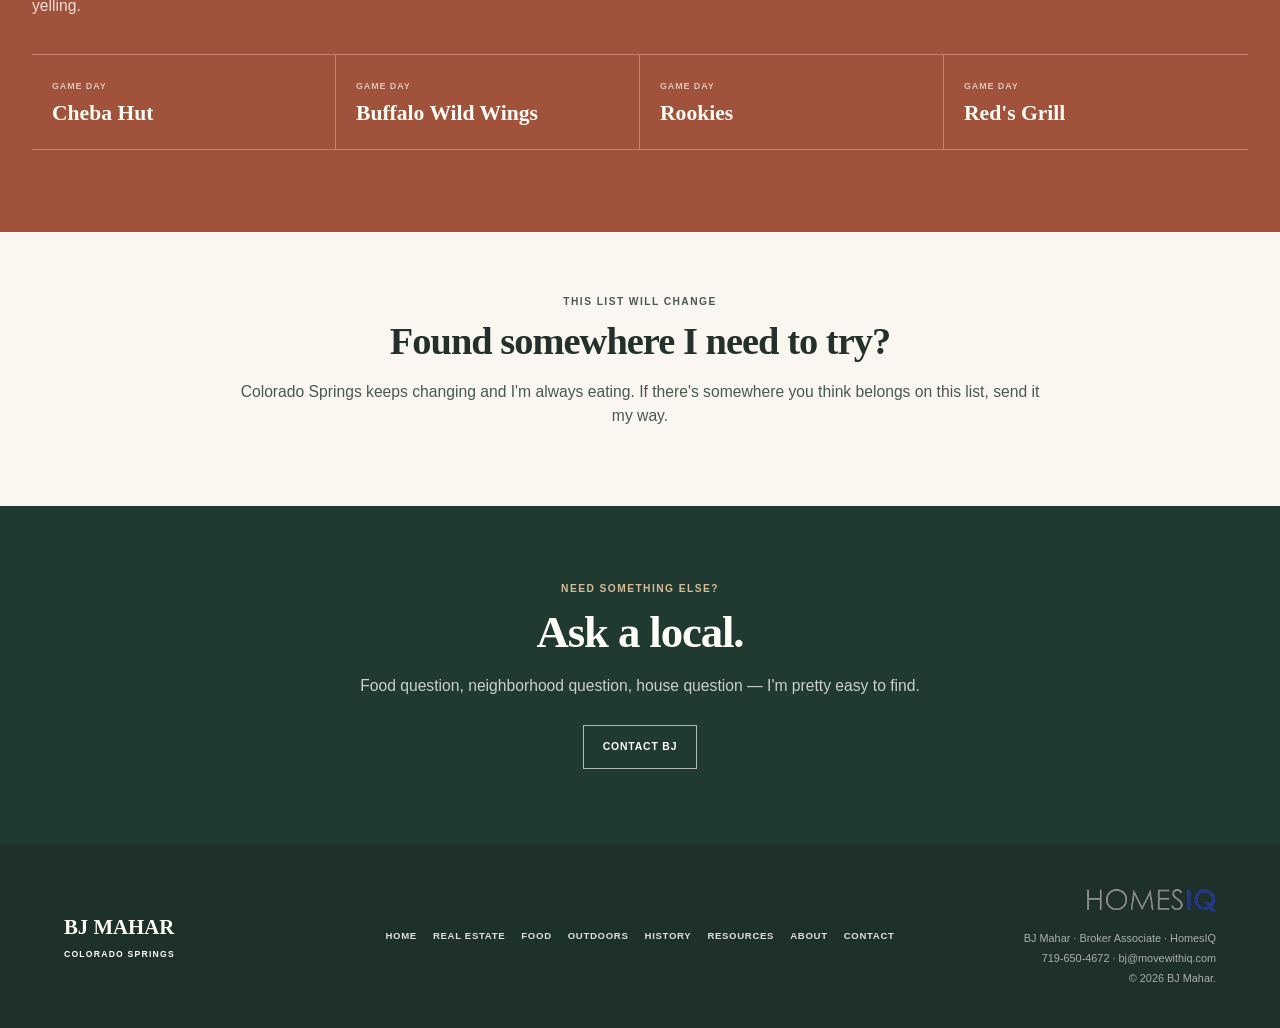
==== commit 24f46682: "Update Food.html" ====
--- a/Food.html
+++ b/Food.html
@@ -1,1313 +1,392 @@
 <!DOCTYPE html>
 <html lang="en">
-
 <head>
-  <meta charset="UTF-8" />
-
-  <meta
-    name="viewport"
-    content="width=device-width, initial-scale=1.0"
-  />
-
-  <meta
-    name="description"
-    content="BJ Mahar's favorite places to eat in Colorado Springs — breakfast, burgers, tacos, pizza, coffee, date night spots and places to watch the game."
-  />
-
-  <title>Where to Eat in Colorado Springs | BJ Mahar</title>
-
-  <link rel="stylesheet" href="styles.css" />
-
-  <style>
-
-    /* =====================================================
-       FOOD PAGE
-       ===================================================== */
-
-    body.food-page {
-      background: #f2ecdf;
-    }
-
-    .food-page .site-header {
-      background: rgba(29, 48, 41, 0.97);
-    }
-
-
-    /* HERO */
-
-    .food-hero {
-      display: grid;
-      min-height: 640px;
-      padding-top: 68px;
-      grid-template-columns: 0.92fr 1.08fr;
-      background: #203a31;
-      color: #fffdf8;
-    }
-
-    .food-hero-copy {
-      display: flex;
-      padding: 75px 7vw;
-      justify-content: center;
-      flex-direction: column;
-    }
-
-    .food-hero .eyebrow {
-      color: #d6bd99;
-    }
-
-    .food-hero h1 {
-      max-width: 650px;
-      margin-bottom: 24px;
-      font-size: clamp(3.2rem, 6vw, 6.3rem);
-      font-weight: 600;
-    }
-
-    .food-hero-copy > p:not(.eyebrow) {
-      max-width: 570px;
-      margin-bottom: 0;
-      color: rgba(255,255,255,0.82);
-      font-family: Georgia, "Times New Roman", serif;
-      font-size: clamp(1.05rem, 1.6vw, 1.35rem);
-      line-height: 1.5;
-    }
-
-    .food-hero-image {
-      min-height: 570px;
-      overflow: hidden;
-    }
-
-    .food-hero-image img {
-      width: 100%;
-      height: 100%;
-      object-fit: cover;
-    }
-
-
-    /* INTRO */
-
-    .food-intro {
-      padding: 76px 0;
-      background: #faf7f0;
-    }
-
-    .food-intro-inner {
-      max-width: 850px;
-    }
-
-    .food-intro h2 {
-      max-width: 750px;
-    }
-
-    .food-intro p:not(.eyebrow) {
-      max-width: 700px;
-      margin-bottom: 0;
-      color: #4b5752;
-      font-size: 1rem;
-    }
-
-
-    /* QUICK NAV */
-
-    .food-jump {
-      position: sticky;
-      z-index: 100;
-      top: 68px;
-
-      padding: 18px 0;
-
-      border-top: 1px solid rgba(35,48,43,0.08);
-      border-bottom: 1px solid rgba(35,48,43,0.12);
-
-      background: rgba(250,247,240,0.96);
-      backdrop-filter: blur(10px);
-    }
-
-    .food-jump-inner {
-      display: flex;
-      gap: 11px 22px;
-      flex-wrap: wrap;
-    }
-
-    .food-jump a {
-      color: #38443f;
-      font-size: 0.62rem;
-      font-weight: 700;
-      letter-spacing: 0.08em;
-      text-transform: uppercase;
-    }
-
-    .food-jump a:hover {
-      color: #9a513b;
-    }
-
-
-    /* CATEGORIES */
-
-    .food-category {
-      padding: 76px 0;
-    }
-
-    .food-category:nth-of-type(even) {
-      background: #f2ecdf;
-    }
-
-    .food-category:nth-of-type(odd) {
-      background: #faf7f0;
-    }
-
-    .food-category-heading {
-      display: grid;
-      margin-bottom: 36px;
-      grid-template-columns: 0.8fr 1.2fr;
-      gap: 55px;
-      align-items: end;
-    }
-
-    .food-category-heading h2 {
-      margin-bottom: 0;
-    }
-
-    .food-category-heading > p {
-      max-width: 590px;
-      margin-bottom: 3px;
-      color: #4b5752;
-    }
-
-
-    /* RESTAURANT ROWS */
-
-    .restaurant-list {
-      border-top: 1px solid rgba(35,48,43,0.17);
-    }
-
-    .restaurant {
-      display: grid;
-      padding: 24px 0;
-      grid-template-columns: 55px 1fr auto;
-      gap: 24px;
-      align-items: center;
-
-      border-bottom: 1px solid rgba(35,48,43,0.17);
-    }
-
-    .restaurant-number {
-      color: #9a513b;
-      font-family: Georgia, "Times New Roman", serif;
-      font-size: 0.85rem;
-      font-style: italic;
-    }
-
-    .restaurant h3 {
-      margin: 0;
-      font-size: clamp(1.35rem, 2.1vw, 1.85rem);
-    }
-
-    .restaurant-note {
-      margin-top: 5px;
-      margin-bottom: 0;
-      color: #64706b;
-      font-size: 0.84rem;
-    }
-
-    .restaurant-tag {
-      padding: 7px 10px;
-      border: 1px solid rgba(154,81,59,0.32);
-      color: #9a513b;
-
-      font-size: 0.55rem;
-      font-weight: 700;
-      letter-spacing: 0.09em;
-      text-transform: uppercase;
-      white-space: nowrap;
-    }
-
-
-    /* BJ SAYS GO */
-
-    .bj-picks {
-      padding: 82px 0;
-      background: #30483f;
-      color: #fffdf8;
-    }
-
-    .bj-picks-heading {
-      display: grid;
-      margin-bottom: 38px;
-      grid-template-columns: 0.8fr 1.2fr;
-      gap: 55px;
-      align-items: end;
-    }
-
-    .bj-picks .eyebrow {
-      color: #d6bd99;
-    }
-
-    .bj-picks-heading h2 {
-      margin-bottom: 0;
-    }
-
-    .bj-picks-heading > p {
-      max-width: 600px;
-      margin-bottom: 4px;
-      color: rgba(255,255,255,0.74);
-    }
-
-    .bj-pick-grid {
-      display: grid;
-      grid-template-columns: repeat(3, 1fr);
-      gap: 14px;
-    }
-
-    .bj-pick {
-      min-height: 210px;
-      padding: 27px;
-      background: #294038;
-      border: 1px solid rgba(255,255,255,0.1);
-    }
-
-    .bj-pick span {
-      display: block;
-      margin-bottom: 25px;
-      color: #d6bd99;
-      font-size: 0.58rem;
-      font-weight: 700;
-      letter-spacing: 0.11em;
-      text-transform: uppercase;
-    }
-
-    .bj-pick h3 {
-      margin-bottom: 10px;
-      font-size: 1.55rem;
-    }
-
-    .bj-pick p {
-      margin-bottom: 0;
-      color: rgba(255,255,255,0.7);
-      font-size: 0.88rem;
-    }
-
-
-    /* GAME SECTION */
-
-    .game-section {
-      padding: 82px 0;
-      background: #a0523a;
-      color: #fffdf8;
-    }
-
-    .game-heading {
-      max-width: 750px;
-      margin-bottom: 36px;
-    }
-
-    .game-section .eyebrow {
-      color: rgba(255,255,255,0.68);
-    }
-
-    .game-heading p:not(.eyebrow) {
-      max-width: 600px;
-      color: rgba(255,255,255,0.8);
-    }
-
-    .game-grid {
-      display: grid;
-      grid-template-columns: repeat(4, 1fr);
-      border-top: 1px solid rgba(255,255,255,0.3);
-      border-bottom: 1px solid rgba(255,255,255,0.3);
-    }
-
-    .game-spot {
-      padding: 25px 20px;
-      border-right: 1px solid rgba(255,255,255,0.3);
-    }
-
-    .game-spot:last-child {
-      border-right: 0;
-    }
-
-    .game-spot span {
-      display: block;
-      margin-bottom: 8px;
-      color: rgba(255,255,255,0.65);
-      font-size: 0.56rem;
-      font-weight: 700;
-      letter-spacing: 0.1em;
-      text-transform: uppercase;
-    }
-
-    .game-spot h3 {
-      margin-bottom: 0;
-      font-size: 1.35rem;
-    }
-
-
-    /* DISCLAIMER */
-
-    .food-note {
-      padding: 62px 0;
-      background: #faf7f0;
-    }
-
-    .food-note-inner {
-      max-width: 800px;
-      text-align: center;
-    }
-
-    .food-note h2 {
-      font-size: clamp(2rem, 3vw, 3rem);
-    }
-
-    .food-note p {
-      color: #4b5752;
-    }
-
-
-    /* CTA */
-
-    .food-cta {
-      padding: 75px 0;
-      background: #203a31;
-      color: #fffdf8;
-      text-align: center;
-    }
-
-    .food-cta-inner {
-      max-width: 720px;
-    }
-
-    .food-cta .eyebrow {
-      color: #d6bd99;
-    }
-
-    .food-cta p:not(.eyebrow) {
-      max-width: 560px;
-      margin: 0 auto 27px;
-      color: rgba(255,255,255,0.76);
-    }
-
-    .food-cta a {
-      display: inline-block;
-      padding: 13px 19px;
-      border: 1px solid rgba(255,255,255,0.65);
-
-      font-size: 0.65rem;
-      font-weight: 700;
-      letter-spacing: 0.08em;
-      text-transform: uppercase;
-    }
-
-
-    /* TABLET */
-
-    @media (max-width: 900px) {
-
-      .food-hero {
-        min-height: 0;
-        grid-template-columns: 1fr;
-      }
-
-      .food-hero-copy {
-        padding: 70px 7vw 55px;
-      }
-
-      .food-hero-image {
-        min-height: 0;
-      }
-
-      .food-hero-image img {
-        height: auto;
-      }
-
-      .food-category-heading,
-      .bj-picks-heading {
-        grid-template-columns: 1fr;
-        gap: 12px;
-      }
-
-      .game-grid {
-        grid-template-columns: repeat(2, 1fr);
-      }
-
-      .game-spot:nth-child(2) {
-        border-right: 0;
-      }
-
-      .game-spot:nth-child(-n+2) {
-        border-bottom: 1px solid rgba(255,255,255,0.3);
-      }
-
-    }
-
-
-    /* MOBILE */
-
-    @media (max-width: 700px) {
-
-      .food-hero {
-        padding-top: 70px;
-      }
-
-      .food-hero-copy {
-        padding: 54px 18px 48px;
-      }
-
-      .food-hero h1 {
-        font-size: clamp(3rem, 15vw, 4.5rem);
-      }
-
-      .food-intro,
-      .food-category,
-      .bj-picks,
-      .game-section {
-        padding: 58px 0;
-      }
-
-      .food-jump {
-        position: static;
-      }
-
-      .restaurant {
-        grid-template-columns: 35px 1fr;
-        gap: 14px;
-      }
-
-      .restaurant-tag {
-        grid-column: 2;
-        width: fit-content;
-      }
-
-      .bj-pick-grid {
-        grid-template-columns: 1fr;
-      }
-
-      .bj-pick {
-        min-height: 0;
-      }
-
-      .game-grid {
-        grid-template-columns: 1fr;
-      }
-
-      .game-spot,
-      .game-spot:nth-child(2) {
-        border-right: 0;
-        border-bottom: 1px solid rgba(255,255,255,0.3);
-      }
-
-      .game-spot:last-child {
-        border-bottom: 0;
-      }
-
-    }
-
-  </style>
+<meta charset="UTF-8">
+<meta name="viewport" content="width=device-width, initial-scale=1.0">
+<meta name="description" content="BJ Mahar's favorite places to eat in Colorado Springs — breakfast, burgers, tacos, pizza, coffee, date night spots and places to watch the game.">
+<title>Where to Eat in Colorado Springs | BJ Mahar</title>
+<link rel="canonical" href="https://bjmahar.com/Food.html">
+<link rel="icon" type="image/png" href="images/favicon.png">
+
+<meta property="og:type" content="website">
+<meta property="og:url" content="https://bjmahar.com/Food.html">
+<meta property="og:title" content="Where to Eat in Colorado Springs | BJ Mahar">
+<meta property="og:description" content="No rankings. No paid placements. Just BJ Mahar's favorite Colorado Springs restaurants, tacos, burgers, pizza, coffee and game-day spots.">
+<meta property="og:image" content="https://bjmahar.com/images/food.jpg">
+<meta property="og:image:alt" content="BJ Mahar enjoying tacos">
+<meta property="og:site_name" content="BJ Mahar">
+<meta name="twitter:card" content="summary_large_image">
+<meta name="twitter:title" content="Where to Eat in Colorado Springs | BJ Mahar">
+<meta name="twitter:description" content="Breakfast, burgers, tacos, pizza, coffee and more. BJ's personal Colorado Springs food guide.">
+<meta name="twitter:image" content="https://bjmahar.com/images/food.jpg">
+
+<link rel="stylesheet" href="styles.css">
+
+<style>
+body.food-page{background:#f2ecdf}
+.food-page .site-header{background:rgba(29,48,41,.97)}
+.food-hero{display:grid;min-height:640px;padding-top:68px;grid-template-columns:.92fr 1.08fr;background:#203a31;color:#fffdf8}
+.food-hero-copy{display:flex;padding:75px 7vw;justify-content:center;flex-direction:column}
+.food-hero .eyebrow{color:#d6bd99}
+.food-hero h1{max-width:650px;margin-bottom:24px;font-size:clamp(3.2rem,6vw,6.3rem);font-weight:600}
+.food-hero-copy>p:not(.eyebrow){max-width:570px;margin-bottom:0;color:rgba(255,255,255,.82);font-family:Georgia,"Times New Roman",serif;font-size:clamp(1.05rem,1.6vw,1.35rem);line-height:1.5}
+.food-hero-image{min-height:570px;overflow:hidden}
+.food-hero-image img{width:100%;height:100%;object-fit:cover}
+.food-intro{padding:76px 0;background:#faf7f0}
+.food-intro-inner{max-width:850px}
+.food-intro h2{max-width:750px}
+.food-intro p:not(.eyebrow){max-width:700px;margin-bottom:0;color:#4b5752;font-size:1rem}
+.food-jump{position:sticky;z-index:100;top:68px;padding:18px 0;border-top:1px solid rgba(35,48,43,.08);border-bottom:1px solid rgba(35,48,43,.12);background:rgba(250,247,240,.96);backdrop-filter:blur(10px)}
+.food-jump-inner{display:flex;gap:11px 22px;flex-wrap:wrap}
+.food-jump a{color:#38443f;font-size:.62rem;font-weight:700;letter-spacing:.08em;text-transform:uppercase}
+.food-jump a:hover{color:#9a513b}
+.food-category{padding:76px 0}
+.food-category:nth-of-type(even){background:#f2ecdf}
+.food-category:nth-of-type(odd){background:#faf7f0}
+.food-category-heading{display:grid;margin-bottom:36px;grid-template-columns:.8fr 1.2fr;gap:55px;align-items:end}
+.food-category-heading h2{margin-bottom:0}
+.food-category-heading>p{max-width:590px;margin-bottom:3px;color:#4b5752}
+.restaurant-list{border-top:1px solid rgba(35,48,43,.17)}
+.restaurant{display:grid;padding:24px 0;grid-template-columns:55px 1fr auto;gap:24px;align-items:center;border-bottom:1px solid rgba(35,48,43,.17)}
+.restaurant-number{color:#9a513b;font-family:Georgia,"Times New Roman",serif;font-size:.85rem;font-style:italic}
+.restaurant h3{margin:0;font-size:clamp(1.35rem,2.1vw,1.85rem)}
+.restaurant-note{margin-top:5px;margin-bottom:0;color:#64706b;font-size:.84rem}
+.restaurant-tag{padding:7px 10px;border:1px solid rgba(154,81,59,.32);color:#9a513b;font-size:.55rem;font-weight:700;letter-spacing:.09em;text-transform:uppercase;white-space:nowrap}
+.bj-picks{padding:82px 0;background:#30483f;color:#fffdf8}
+.bj-picks-heading{display:grid;margin-bottom:38px;grid-template-columns:.8fr 1.2fr;gap:55px;align-items:end}
+.bj-picks .eyebrow{color:#d6bd99}
+.bj-picks-heading h2{margin-bottom:0}
+.bj-picks-heading>p{max-width:600px;margin-bottom:4px;color:rgba(255,255,255,.74)}
+.bj-pick-grid{display:grid;grid-template-columns:repeat(3,1fr);gap:14px}
+.bj-pick{min-height:210px;padding:27px;background:#294038;border:1px solid rgba(255,255,255,.1)}
+.bj-pick span{display:block;margin-bottom:25px;color:#d6bd99;font-size:.58rem;font-weight:700;letter-spacing:.11em;text-transform:uppercase}
+.bj-pick h3{margin-bottom:10px;font-size:1.55rem}
+.bj-pick p{margin-bottom:0;color:rgba(255,255,255,.7);font-size:.88rem}
+.game-section{padding:82px 0;background:#a0523a;color:#fffdf8}
+.game-heading{max-width:750px;margin-bottom:36px}
+.game-section .eyebrow{color:rgba(255,255,255,.68)}
+.game-heading p:not(.eyebrow){max-width:600px;color:rgba(255,255,255,.8)}
+.game-grid{display:grid;grid-template-columns:repeat(4,1fr);border-top:1px solid rgba(255,255,255,.3);border-bottom:1px solid rgba(255,255,255,.3)}
+.game-spot{padding:25px 20px;border-right:1px solid rgba(255,255,255,.3)}
+.game-spot:last-child{border-right:0}
+.game-spot span{display:block;margin-bottom:8px;color:rgba(255,255,255,.65);font-size:.56rem;font-weight:700;letter-spacing:.1em;text-transform:uppercase}
+.game-spot h3{margin-bottom:0;font-size:1.35rem}
+.food-note{padding:62px 0;background:#faf7f0}
+.food-note-inner{max-width:800px;text-align:center}
+.food-note h2{font-size:clamp(2rem,3vw,3rem)}
+.food-note p{color:#4b5752}
+.food-cta{padding:75px 0;background:#203a31;color:#fffdf8;text-align:center}
+.food-cta-inner{max-width:720px}
+.food-cta .eyebrow{color:#d6bd99}
+.food-cta p:not(.eyebrow){max-width:560px;margin:0 auto 27px;color:rgba(255,255,255,.76)}
+.food-cta a{display:inline-block;padding:13px 19px;border:1px solid rgba(255,255,255,.65);font-size:.65rem;font-weight:700;letter-spacing:.08em;text-transform:uppercase}
+
+@media(max-width:900px){
+.food-hero{min-height:0;grid-template-columns:1fr}
+.food-hero-copy{padding:70px 7vw 55px}
+.food-hero-image{min-height:0}
+.food-hero-image img{height:auto}
+.food-category-heading,.bj-picks-heading{grid-template-columns:1fr;gap:12px}
+.game-grid{grid-template-columns:repeat(2,1fr)}
+.game-spot:nth-child(2){border-right:0}
+.game-spot:nth-child(-n+2){border-bottom:1px solid rgba(255,255,255,.3)}
+}
+@media(max-width:700px){
+.food-hero{padding-top:70px}
+.food-hero-copy{padding:54px 18px 48px}
+.food-hero h1{font-size:clamp(3rem,15vw,4.5rem)}
+.food-intro,.food-category,.bj-picks,.game-section{padding:58px 0}
+.food-jump{position:static}
+.restaurant{grid-template-columns:35px 1fr;gap:14px}
+.restaurant-tag{grid-column:2;width:fit-content}
+.bj-pick-grid{grid-template-columns:1fr}
+.bj-pick{min-height:0}
+.game-grid{grid-template-columns:1fr}
+.game-spot,.game-spot:nth-child(2){border-right:0;border-bottom:1px solid rgba(255,255,255,.3)}
+.game-spot:last-child{border-bottom:0}
+}
+</style>
 </head>
 
-
 <body class="food-page">
 
-
-  <!-- =====================================================
-       HEADER
-       ===================================================== -->
-
-  <header class="site-header scrolled">
-
-    <a class="brand" href="index.html">
-      <span class="brand-name">BJ MAHAR</span>
-      <span class="brand-city">COLORADO SPRINGS</span>
-    </a>
-
-    <button
-      class="menu-toggle"
-      aria-label="Open navigation"
-      aria-expanded="false"
-      aria-controls="site-nav"
-    >
-      <span></span>
-      <span></span>
-      <span></span>
-    </button>
-
-    <nav id="site-nav" class="site-nav">
-
-      <a href="index.html#real-estate">
-        Real Estate
-      </a>
-
-      <a href="index.html#explore">
-        Explore COS
-      </a>
-
-      <a href="index.html#neighborhoods">
-        Neighborhoods
-      </a>
-
-      <a href="resources.html" class="nav-resource">
-        Resources
-      </a>
-
-      <a href="index.html#about">
-        About BJ
-      </a>
-
-      <a href="index.html#contact">
-        Contact
-      </a>
-
-    </nav>
-
-  </header>
-
-
-  <main>
-
-
-    <!-- =====================================================
-         HERO
-         ===================================================== -->
-
-    <section class="food-hero">
-
-      <div class="food-hero-copy">
-
-        <p class="eyebrow">
-          BJ'S COLORADO SPRINGS FOOD GUIDE
-        </p>
-
-        <h1>
-          Where should we eat?
-        </h1>
-
-        <p>
-          I'm not a food critic. These are just places
-          I actually like and would send a friend who's
-          hungry in Colorado Springs.
-        </p>
-
-      </div>
-
-
-      <div class="food-hero-image">
-
-        <img
-          src="images/food.jpg"
-          alt="BJ Mahar eating a taco"
-        />
-
-      </div>
-
-    </section>
-
-
-
-    <!-- =====================================================
-         INTRO
-         ===================================================== -->
-
-    <section class="food-intro">
-
-      <div class="section-inner food-intro-inner">
-
-        <p class="eyebrow">
-          NO RANKINGS. NO PAID PLACEMENTS.
-        </p>
-
-        <h2>
-          Just places I'd actually go.
-        </h2>
-
-        <p>
-          This isn't a list of every restaurant in town,
-          and nobody paid to be here. Some are local institutions,
-          some are chains, some are holes in the wall.
-          If I like it, it can make the list.
-        </p>
-
-      </div>
-
-    </section>
-
-
-
-    <!-- QUICK NAV -->
-
-    <nav class="food-jump">
-
-      <div class="section-inner food-jump-inner">
-
-        <a href="#breakfast">Breakfast</a>
-        <a href="#burgers">Burgers</a>
-        <a href="#mexican">Mexican & Tacos</a>
-        <a href="#pizza">Pizza</a>
-        <a href="#coffee">Coffee</a>
-        <a href="#date-night">Date Night</a>
-        <a href="#bj-says-go">BJ Says Go</a>
-        <a href="#game">Watch the Game</a>
-
-      </div>
-
-    </nav>
-
-
-
-    <!-- =====================================================
-         BREAKFAST
-         ===================================================== -->
-
-    <section id="breakfast" class="food-category">
-
-      <div class="section-inner">
-
-        <div class="food-category-heading">
-
-          <div>
-            <p class="eyebrow">BREAKFAST</p>
-            <h2>Start with breakfast.</h2>
-          </div>
-
-          <p>
-            Coffee, eggs, green chile and enough breakfast
-            to make lunch completely unnecessary.
-          </p>
-
-        </div>
-
-
-        <div class="restaurant-list">
-
-          <article class="restaurant">
-            <span class="restaurant-number">01</span>
-
-            <div>
-              <h3>King's Chef Diner</h3>
-              <p class="restaurant-note">
-                Downtown Colorado Springs.
-              </p>
-            </div>
-
-            <span class="restaurant-tag">
-              BJ PICK
-            </span>
-          </article>
-
-
-          <article class="restaurant">
-            <span class="restaurant-number">02</span>
-
-            <div>
-              <h3>Gunther Toody's</h3>
-              <p class="restaurant-note">
-                Old-school diner breakfast.
-              </p>
-            </div>
-          </article>
-
-
-          <article class="restaurant">
-            <span class="restaurant-number">03</span>
-
-            <div>
-              <h3>Wade's Cafe</h3>
-              <p class="restaurant-note">
-                Classic Colorado Springs breakfast.
-              </p>
-            </div>
-          </article>
-
-        </div>
-
-      </div>
-
-    </section>
-
-
-
-    <!-- =====================================================
-         BURGERS
-         ===================================================== -->
-
-    <section id="burgers" class="food-category">
-
-      <div class="section-inner">
-
-        <div class="food-category-heading">
-
-          <div>
-            <p class="eyebrow">BURGERS</p>
-            <h2>Sometimes you just need a burger.</h2>
-          </div>
-
-          <p>
-            No requirement that it be trendy, fancy or local.
-            It just needs to be a burger I'd actually eat.
-          </p>
-
-        </div>
-
-
-        <div class="restaurant-list">
-
-          <article class="restaurant">
-            <span class="restaurant-number">01</span>
-            <div>
-              <h3>Short Stop</h3>
-            </div>
-            <span class="restaurant-tag">LOCAL</span>
-          </article>
-
-
-          <article class="restaurant">
-            <span class="restaurant-number">02</span>
-            <div>
-              <h3>Ted's Montana Grill</h3>
-              <p class="restaurant-note">
-                Yes, the bison burger counts.
-              </p>
-            </div>
-          </article>
-
-
-          <article class="restaurant">
-            <span class="restaurant-number">03</span>
-            <div>
-              <h3>In-N-Out</h3>
-              <p class="restaurant-note">
-                I said what I said.
-              </p>
-            </div>
-          </article>
-
-        </div>
-
-      </div>
-
-    </section>
-
-
-
-    <!-- =====================================================
-         MEXICAN / TACOS
-         ===================================================== -->
-
-    <section id="mexican" class="food-category">
-
-      <div class="section-inner">
-
-        <div class="food-category-heading">
-
-          <div>
-            <p class="eyebrow">MEXICAN & TACOS</p>
-            <h2>Now we're talking.</h2>
-          </div>
-
-          <p>
-            Apparently I have enough taco opinions that
-            this section may eventually need its own website.
-          </p>
-
-        </div>
-
-
-        <div class="restaurant-list">
-
-          <article class="restaurant">
-            <span class="restaurant-number">01</span>
-
-            <div>
-              <h3>El Chapin</h3>
-              <p class="restaurant-note">
-                The spot on Fillmore.
-              </p>
-            </div>
-
-            <span class="restaurant-tag">
-              TACOS
-            </span>
-          </article>
-
-
-          <article class="restaurant">
-            <span class="restaurant-number">02</span>
-
-            <div>
-              <h3>Vaqueros</h3>
-            </div>
-          </article>
-
-
-          <article class="restaurant">
-            <span class="restaurant-number">03</span>
-
-            <div>
-              <h3>Albertacos</h3>
-            </div>
-          </article>
-
-
-          <article class="restaurant">
-            <span class="restaurant-number">04</span>
-
-            <div>
-              <h3>Manuel's</h3>
-              <p class="restaurant-note">
-                Research & Woodmen.
-              </p>
-            </div>
-          </article>
-
-        </div>
-
-      </div>
-
-    </section>
-
-
-
-    <!-- =====================================================
-         PIZZA
-         ===================================================== -->
-
-    <section id="pizza" class="food-category">
-
-      <div class="section-inner">
-
-        <div class="food-category-heading">
-
-          <div>
-            <p class="eyebrow">PIZZA</p>
-            <h2>We're getting pizza.</h2>
-          </div>
-
-          <p>
-            This list is short on purpose.
-            These are the two I'm sending you to.
-          </p>
-
-        </div>
-
-
-        <div class="restaurant-list">
-
-          <article class="restaurant">
-            <span class="restaurant-number">01</span>
-
-            <div>
-              <h3>Roman Villa</h3>
-            </div>
-
-            <span class="restaurant-tag">
-              BJ PICK
-            </span>
-          </article>
-
-
-          <article class="restaurant">
-            <span class="restaurant-number">02</span>
-
-            <div>
-              <h3>Walter's 303</h3>
-            </div>
-          </article>
-
-        </div>
-
-      </div>
-
-    </section>
-
-
-
-    <!-- =====================================================
-         COFFEE
-         ===================================================== -->
-
-    <section id="coffee" class="food-category">
-
-      <div class="section-inner">
-
-        <div class="food-category-heading">
-
-          <div>
-            <p class="eyebrow">COFFEE</p>
-            <h2>I need coffee.</h2>
-          </div>
-
-          <p>
-            Whether you're meeting somebody, working for an hour
-            or just trying to become a functioning human again.
-          </p>
-
-        </div>
-
-
-        <div class="restaurant-list">
-
-          <article class="restaurant">
-            <span class="restaurant-number">01</span>
-            <div>
-              <h3>Bad Ass Coffee</h3>
-            </div>
-          </article>
-
-
-          <article class="restaurant">
-            <span class="restaurant-number">02</span>
-            <div>
-              <h3>Third Space Coffee</h3>
-            </div>
-          </article>
-
-
-          <article class="restaurant">
-            <span class="restaurant-number">03</span>
-            <div>
-              <h3>Wayfinder Coffee Co.</h3>
-            </div>
-          </article>
-
-        </div>
-
-      </div>
-
-    </section>
-
-
-
-    <!-- =====================================================
-         DATE NIGHT
-         ===================================================== -->
-
-    <section id="date-night" class="food-category">
-
-      <div class="section-inner">
-
-        <div class="food-category-heading">
-
-          <div>
-            <p class="eyebrow">DATE NIGHT</p>
-            <h2>We're going out.</h2>
-          </div>
-
-          <p>
-            Date night doesn't have to mean white tablecloths.
-            Good food, drinks and somewhere you actually want
-            to hang out works just fine.
-          </p>
-
-        </div>
-
-
-        <div class="restaurant-list">
-
-          <article class="restaurant">
-            <span class="restaurant-number">01</span>
-
-            <div>
-              <h3>Atmosphere Gastropub</h3>
-            </div>
-
-            <span class="restaurant-tag">
-              DATE NIGHT
-            </span>
-          </article>
-
-
-          <article class="restaurant">
-            <span class="restaurant-number">02</span>
-
-            <div>
-              <h3>The Brass Tap</h3>
-            </div>
-          </article>
-
-        </div>
-
-      </div>
-
-    </section>
-
-
-
-    <!-- =====================================================
-         BJ SAYS GO
-         ===================================================== -->
-
-    <section id="bj-says-go" class="bj-picks">
-
-      <div class="section-inner">
-
-        <div class="bj-picks-heading">
-
-          <div>
-            <p class="eyebrow">BJ SAYS GO</p>
-            <h2>Just trust me.</h2>
-          </div>
-
-          <p>
-            These don't need to fit neatly into a category.
-            They're just places I think deserve to be on the list.
-          </p>
-
-        </div>
-
-
-        <div class="bj-pick-grid">
-
-          <article class="bj-pick">
-
-            <span>
-              BJ SAYS GO
-            </span>
-
-            <h3>
-              Sonora's Market & Taco Shop
-            </h3>
-
-            <p>
-              Market plus tacos. That's enough of an explanation.
-            </p>
-
-          </article>
-
-
-          <article class="bj-pick">
-
-            <span>
-              BJ SAYS GO
-            </span>
-
-            <h3>
-              Zapata's
-            </h3>
-
-            <p>
-              Another one that makes the taco list.
-            </p>
-
-          </article>
-
-
-          <article class="bj-pick">
-
-            <span>
-              BJ SAYS GO
-            </span>
-
-            <h3>
-              Por Favor Tacos & Tragos
-            </h3>
-
-            <p>
-              Tacos and drinks. The name pretty much handles this one.
-            </p>
-
-          </article>
-
-        </div>
-
-      </div>
-
-    </section>
-
-
-
-    <!-- =====================================================
-         WATCH THE GAME
-         ===================================================== -->
-
-    <section id="game" class="game-section">
-
-      <div class="section-inner">
-
-        <div class="game-heading">
-
-          <p class="eyebrow">
-            WATCH THE GAME
-          </p>
-
-          <h2>
-            Where are we watching?
-          </h2>
-
-          <p>
-            When the game matters, I want TVs, food,
-            drinks and people who understand why I'm yelling.
-          </p>
-
-        </div>
-
-
-        <div class="game-grid">
-
-          <article class="game-spot">
-            <span>GAME DAY</span>
-            <h3>Cheba Hut</h3>
-          </article>
-
-          <article class="game-spot">
-            <span>GAME DAY</span>
-            <h3>Buffalo Wild Wings</h3>
-          </article>
-
-          <article class="game-spot">
-            <span>GAME DAY</span>
-            <h3>Rookies</h3>
-          </article>
-
-          <article class="game-spot">
-            <span>GAME DAY</span>
-            <h3>Red's Grill</h3>
-          </article>
-
-        </div>
-
-      </div>
-
-    </section>
-
-
-
-    <!-- =====================================================
-         NOTE
-         ===================================================== -->
-
-    <section class="food-note">
-
-      <div class="section-inner food-note-inner">
-
-        <p class="eyebrow">
-          THIS LIST WILL CHANGE
-        </p>
-
-        <h2>
-          Found somewhere I need to try?
-        </h2>
-
-        <p>
-          Colorado Springs keeps changing and I'm always eating.
-          If there's somewhere you think belongs on this list,
-          send it my way.
-        </p>
-
-      </div>
-
-    </section>
-
-
-
-    <!-- =====================================================
-         CTA
-         ===================================================== -->
-
-    <section class="food-cta">
-
-      <div class="section-inner food-cta-inner">
-
-        <p class="eyebrow">
-          NEED SOMETHING ELSE?
-        </p>
-
-        <h2>
-          Ask a local.
-        </h2>
-
-        <p>
-          Food question, neighborhood question, house question —
-          I'm pretty easy to find.
-        </p>
-
-        <a href="index.html#contact">
-          Contact BJ
-        </a>
-
-      </div>
-
-    </section>
-
-
-  </main>
-
-
-
-  <!-- =====================================================
-       FOOTER
-       ===================================================== -->
-
-  <footer class="site-footer">
-
-    <div class="footer-brand">
-
-      <strong>
-        BJ MAHAR
-      </strong>
-
-      <span>
-        COLORADO SPRINGS
-      </span>
-
-    </div>
-
-
-    <div class="footer-links">
-
-      <a href="index.html">
-        Home
-      </a>
-
-      <a href="index.html#real-estate">
-        Real Estate
-      </a>
-
-      <a href="food.html">
-        Food
-      </a>
-
-      <a href="resources.html">
-        Resources
-      </a>
-
-      <a href="index.html#contact">
-        Contact
-      </a>
-
-    </div>
-
-
-    <div class="footer-legal">
-
-      <img
-        src="images/homesiq%20logo.webp"
-        alt="HomesIQ"
-        style="
-          width: auto;
-          max-width: 130px;
-          max-height: 48px;
-          margin-left: auto;
-          margin-bottom: 12px;
-          object-fit: contain;
-        "
-      />
-
-      <p>
-        BJ Mahar · Broker Associate · HomesIQ
-      </p>
-
-      <p>
-        719-650-4672 · bj@movewithiq.com
-      </p>
-
-      <p>
-        © <span id="year"></span> BJ Mahar.
-      </p>
-
-    </div>
-
-  </footer>
-
-
-  <script src="script.js"></script>
-
+<header class="site-header scrolled">
+<a class="brand" href="index.html">
+<span class="brand-name">BJ MAHAR</span>
+<span class="brand-city">COLORADO SPRINGS</span>
+</a>
+<button class="menu-toggle" aria-label="Open navigation" aria-expanded="false" aria-controls="site-nav">
+<span></span><span></span><span></span>
+</button>
+<nav id="site-nav" class="site-nav" aria-label="Main navigation">
+<a href="index.html#real-estate">Real Estate</a>
+<a href="index.html#explore">Explore COS</a>
+<a href="index.html#neighborhoods">Neighborhoods</a>
+<a href="resources.html" class="nav-resource">Resources</a>
+<a href="index.html#about">About BJ</a>
+<a href="index.html#contact">Contact</a>
+</nav>
+</header>
+
+<main>
+
+<section class="food-hero">
+<div class="food-hero-copy">
+<p class="eyebrow">BJ'S COLORADO SPRINGS FOOD GUIDE</p>
+<h1>Where should we eat?</h1>
+<p>I'm not a food critic. These are just places I actually like and would send a friend who's hungry in Colorado Springs.</p>
+</div>
+<div class="food-hero-image">
+<img src="images/food.jpg" alt="BJ Mahar eating a taco">
+</div>
+</section>
+
+<section class="food-intro">
+<div class="section-inner food-intro-inner">
+<p class="eyebrow">NO RANKINGS. NO PAID PLACEMENTS.</p>
+<h2>Just places I'd actually go.</h2>
+<p>This isn't a list of every restaurant in town, and nobody paid to be here. Some are local institutions, some are chains, some are holes in the wall. If I like it, it can make the list.</p>
+</div>
+</section>
+
+<nav class="food-jump" aria-label="Food categories">
+<div class="section-inner food-jump-inner">
+<a href="#breakfast">Breakfast</a>
+<a href="#burgers">Burgers</a>
+<a href="#mexican">Mexican &amp; Tacos</a>
+<a href="#pizza">Pizza</a>
+<a href="#coffee">Coffee</a>
+<a href="#date-night">Date Night</a>
+<a href="#bj-says-go">BJ Says Go</a>
+<a href="#game">Watch the Game</a>
+</div>
+</nav>
+
+<section id="breakfast" class="food-category">
+<div class="section-inner">
+<div class="food-category-heading">
+<div><p class="eyebrow">BREAKFAST</p><h2>Start with breakfast.</h2></div>
+<p>Coffee, eggs, green chile and enough breakfast to make lunch completely unnecessary.</p>
+</div>
+<div class="restaurant-list">
+<article class="restaurant">
+<span class="restaurant-number">01</span>
+<div><h3>King's Chef Diner</h3><p class="restaurant-note">Downtown Colorado Springs.</p></div>
+<span class="restaurant-tag">BJ PICK</span>
+</article>
+<article class="restaurant">
+<span class="restaurant-number">02</span>
+<div><h3>Gunther Toody's</h3><p class="restaurant-note">Old-school diner breakfast.</p></div>
+</article>
+<article class="restaurant">
+<span class="restaurant-number">03</span>
+<div><h3>Wade's Cafe</h3><p class="restaurant-note">Classic Colorado Springs breakfast.</p></div>
+</article>
+</div>
+</div>
+</section>
+
+<section id="burgers" class="food-category">
+<div class="section-inner">
+<div class="food-category-heading">
+<div><p class="eyebrow">BURGERS</p><h2>Sometimes you just need a burger.</h2></div>
+<p>No requirement that it be trendy, fancy or local. It just needs to be a burger I'd actually eat.</p>
+</div>
+<div class="restaurant-list">
+<article class="restaurant">
+<span class="restaurant-number">01</span>
+<div><h3>Short Stop</h3></div>
+<span class="restaurant-tag">LOCAL</span>
+</article>
+<article class="restaurant">
+<span class="restaurant-number">02</span>
+<div><h3>Ted's Montana Grill</h3><p class="restaurant-note">Yes, the bison burger counts.</p></div>
+</article>
+<article class="restaurant">
+<span class="restaurant-number">03</span>
+<div><h3>In-N-Out</h3><p class="restaurant-note">I said what I said.</p></div>
+</article>
+</div>
+</div>
+</section>
+
+<section id="mexican" class="food-category">
+<div class="section-inner">
+<div class="food-category-heading">
+<div><p class="eyebrow">MEXICAN &amp; TACOS</p><h2>Now we're talking.</h2></div>
+<p>Apparently I have enough taco opinions that this section may eventually need its own website.</p>
+</div>
+<div class="restaurant-list">
+<article class="restaurant">
+<span class="restaurant-number">01</span>
+<div><h3>El Chapin</h3><p class="restaurant-note">The spot on Fillmore.</p></div>
+<span class="restaurant-tag">TACOS</span>
+</article>
+<article class="restaurant">
+<span class="restaurant-number">02</span>
+<div><h3>Vaqueros</h3></div>
+</article>
+<article class="restaurant">
+<span class="restaurant-number">03</span>
+<div><h3>Albertacos</h3></div>
+</article>
+<article class="restaurant">
+<span class="restaurant-number">04</span>
+<div><h3>Manuel's</h3><p class="restaurant-note">Research &amp; Woodmen.</p></div>
+</article>
+</div>
+</div>
+</section>
+
+<section id="pizza" class="food-category">
+<div class="section-inner">
+<div class="food-category-heading">
+<div><p class="eyebrow">PIZZA</p><h2>We're getting pizza.</h2></div>
+<p>This list is short on purpose. These are the two I'm sending you to.</p>
+</div>
+<div class="restaurant-list">
+<article class="restaurant">
+<span class="restaurant-number">01</span>
+<div><h3>Roman Villa</h3></div>
+<span class="restaurant-tag">BJ PICK</span>
+</article>
+<article class="restaurant">
+<span class="restaurant-number">02</span>
+<div><h3>Walter's 303</h3></div>
+</article>
+</div>
+</div>
+</section>
+
+<section id="coffee" class="food-category">
+<div class="section-inner">
+<div class="food-category-heading">
+<div><p class="eyebrow">COFFEE</p><h2>I need coffee.</h2></div>
+<p>Whether you're meeting somebody, working for an hour or just trying to become a functioning human again.</p>
+</div>
+<div class="restaurant-list">
+<article class="restaurant">
+<span class="restaurant-number">01</span>
+<div><h3>Bad Ass Coffee</h3></div>
+</article>
+<article class="restaurant">
+<span class="restaurant-number">02</span>
+<div><h3>Third Space Coffee</h3></div>
+</article>
+<article class="restaurant">
+<span class="restaurant-number">03</span>
+<div><h3>Wayfinder Coffee Co.</h3></div>
+</article>
+</div>
+</div>
+</section>
+
+<section id="date-night" class="food-category">
+<div class="section-inner">
+<div class="food-category-heading">
+<div><p class="eyebrow">DATE NIGHT</p><h2>We're going out.</h2></div>
+<p>Date night doesn't have to mean white tablecloths. Good food, drinks and somewhere you actually want to hang out works just fine.</p>
+</div>
+<div class="restaurant-list">
+<article class="restaurant">
+<span class="restaurant-number">01</span>
+<div><h3>Atmosphere Gastropub</h3></div>
+<span class="restaurant-tag">DATE NIGHT</span>
+</article>
+<article class="restaurant">
+<span class="restaurant-number">02</span>
+<div><h3>The Brass Tap</h3></div>
+</article>
+</div>
+</div>
+</section>
+
+<section id="bj-says-go" class="bj-picks">
+<div class="section-inner">
+<div class="bj-picks-heading">
+<div><p class="eyebrow">BJ SAYS GO</p><h2>Just trust me.</h2></div>
+<p>These don't need to fit neatly into a category. They're just places I think deserve to be on the list.</p>
+</div>
+<div class="bj-pick-grid">
+<article class="bj-pick">
+<span>BJ SAYS GO</span>
+<h3>Sonora's Market &amp; Taco Shop</h3>
+<p>Market plus tacos. That's enough of an explanation.</p>
+</article>
+<article class="bj-pick">
+<span>BJ SAYS GO</span>
+<h3>Zapata's</h3>
+<p>Another one that makes the taco list.</p>
+</article>
+<article class="bj-pick">
+<span>BJ SAYS GO</span>
+<h3>Por Favor Tacos &amp; Tragos</h3>
+<p>Tacos and drinks. The name pretty much handles this one.</p>
+</article>
+</div>
+</div>
+</section>
+
+<section id="game" class="game-section">
+<div class="section-inner">
+<div class="game-heading">
+<p class="eyebrow">WATCH THE GAME</p>
+<h2>Where are we watching?</h2>
+<p>When the game matters, I want TVs, food, drinks and people who understand why I'm yelling.</p>
+</div>
+<div class="game-grid">
+<article class="game-spot"><span>GAME DAY</span><h3>Cheba Hut</h3></article>
+<article class="game-spot"><span>GAME DAY</span><h3>Buffalo Wild Wings</h3></article>
+<article class="game-spot"><span>GAME DAY</span><h3>Rookies</h3></article>
+<article class="game-spot"><span>GAME DAY</span><h3>Red's Grill</h3></article>
+</div>
+</div>
+</section>
+
+<section class="food-note">
+<div class="section-inner food-note-inner">
+<p class="eyebrow">THIS LIST WILL CHANGE</p>
+<h2>Found somewhere I need to try?</h2>
+<p>Colorado Springs keeps changing and I'm always eating. If there's somewhere you think belongs on this list, send it my way.</p>
+</div>
+</section>
+
+<section class="food-cta">
+<div class="section-inner food-cta-inner">
+<p class="eyebrow">NEED SOMETHING ELSE?</p>
+<h2>Ask a local.</h2>
+<p>Food question, neighborhood question, house question — I'm pretty easy to find.</p>
+<a href="index.html#contact">Contact BJ</a>
+</div>
+</section>
+
+</main>
+
+<footer class="site-footer">
+<div class="footer-brand">
+<strong>BJ MAHAR</strong>
+<span>COLORADO SPRINGS</span>
+</div>
+
+<div class="footer-links">
+<a href="index.html">Home</a>
+<a href="index.html#real-estate">Real Estate</a>
+<a href="Food.html">Food</a>
+<a href="outdoors.html">Outdoors</a>
+<a href="history.html">History</a>
+<a href="resources.html">Resources</a>
+<a href="index.html#about">About</a>
+<a href="index.html#contact">Contact</a>
+</div>
+
+<div class="footer-legal">
+<img src="images/homesiq%20logo.webp" alt="HomesIQ" style="width:auto;max-width:130px;max-height:48px;margin-left:auto;margin-bottom:12px;object-fit:contain;">
+<p>BJ Mahar · Broker Associate · HomesIQ</p>
+<p><a href="tel:+17196504672">719-650-4672</a> · <a href="mailto:bj@movewithiq.com">bj@movewithiq.com</a></p>
+<p>© <span id="year"></span> BJ Mahar.</p>
+</div>
+</footer>
+
+<script src="script.js"></script>
 </body>
-
 </html>
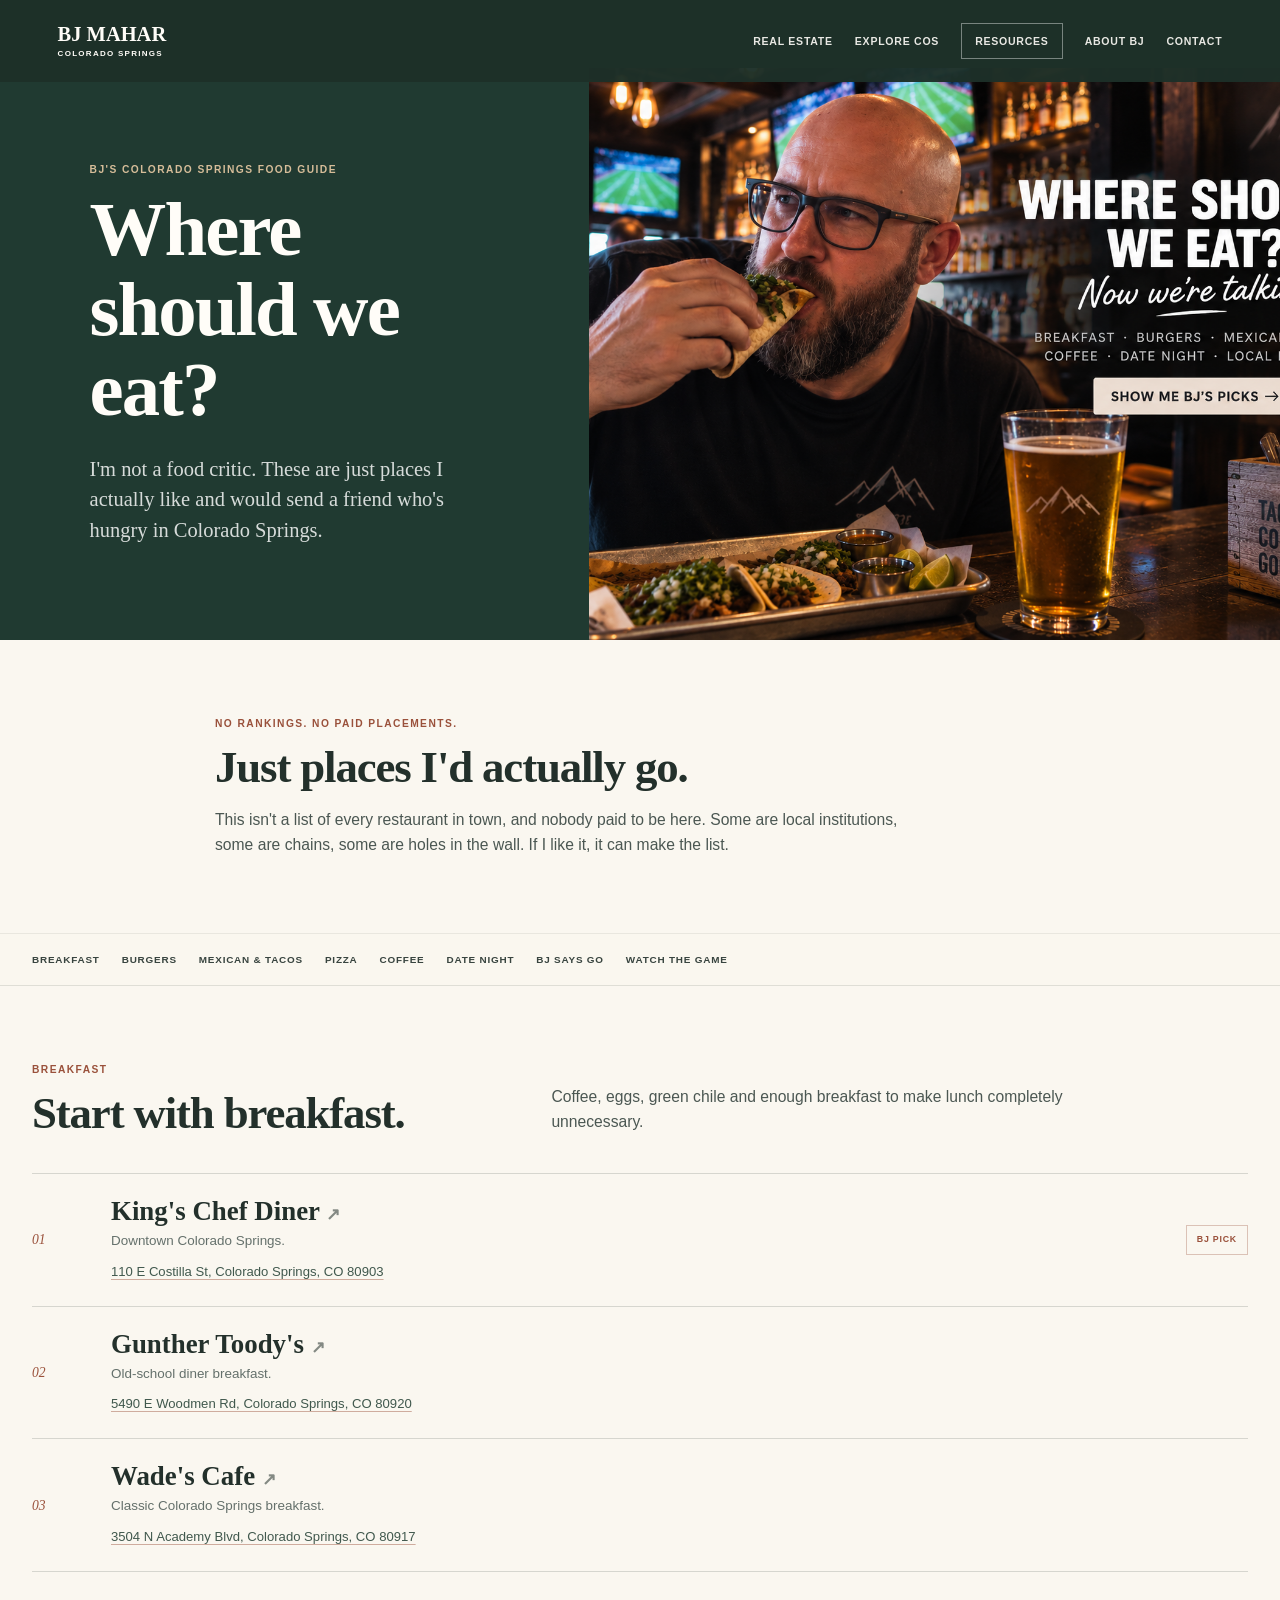
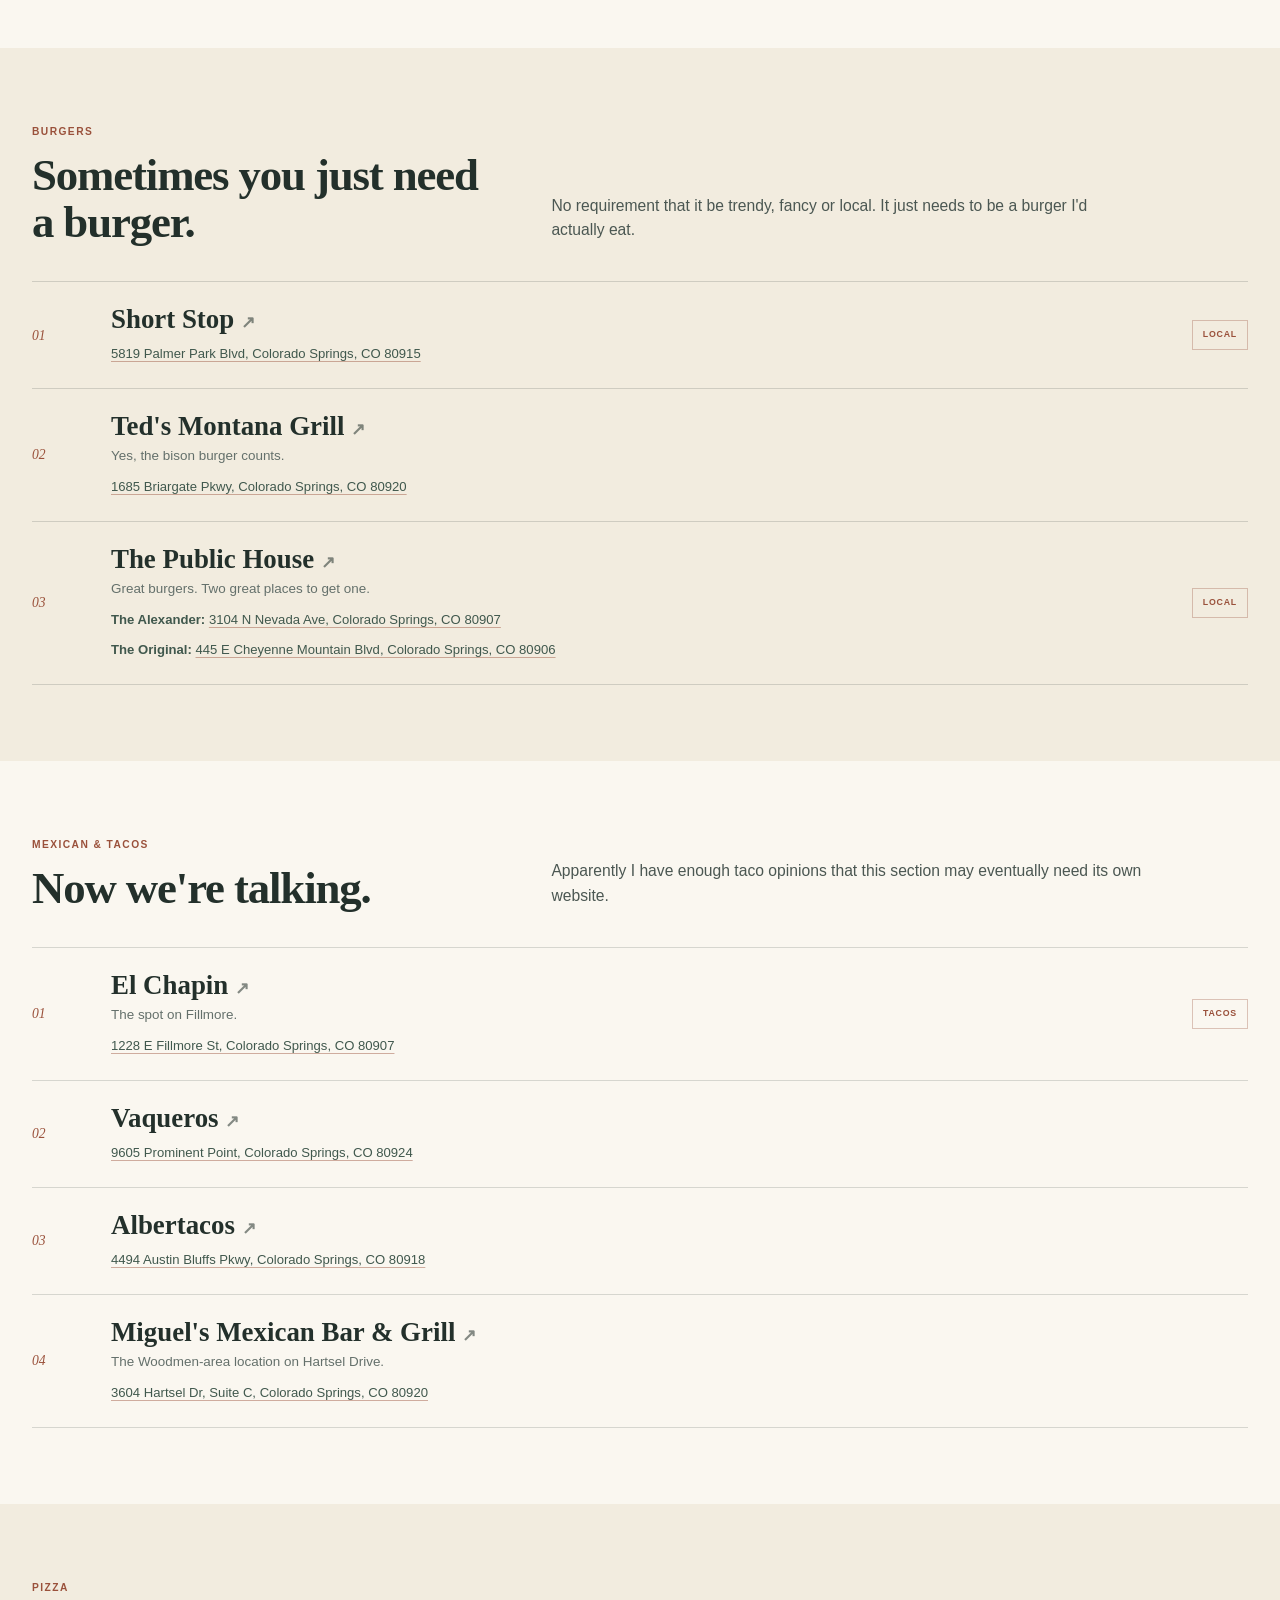
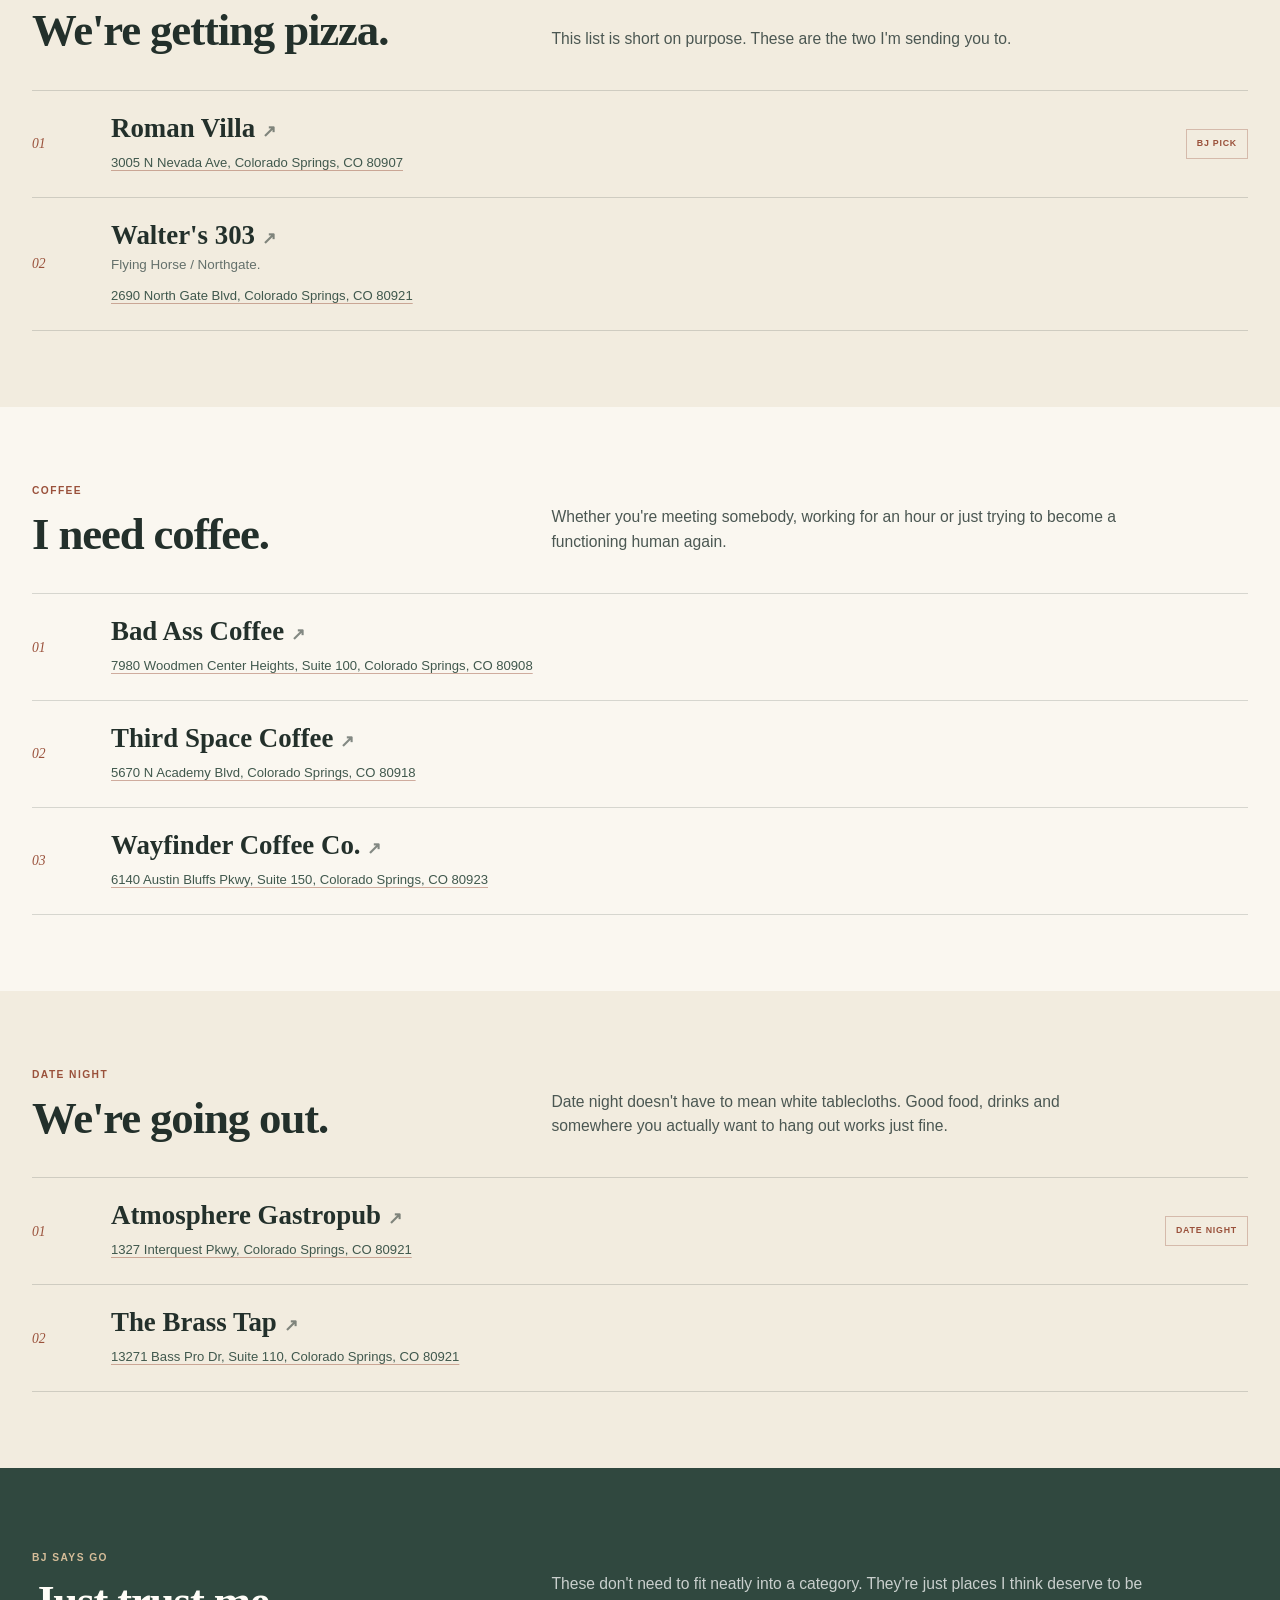
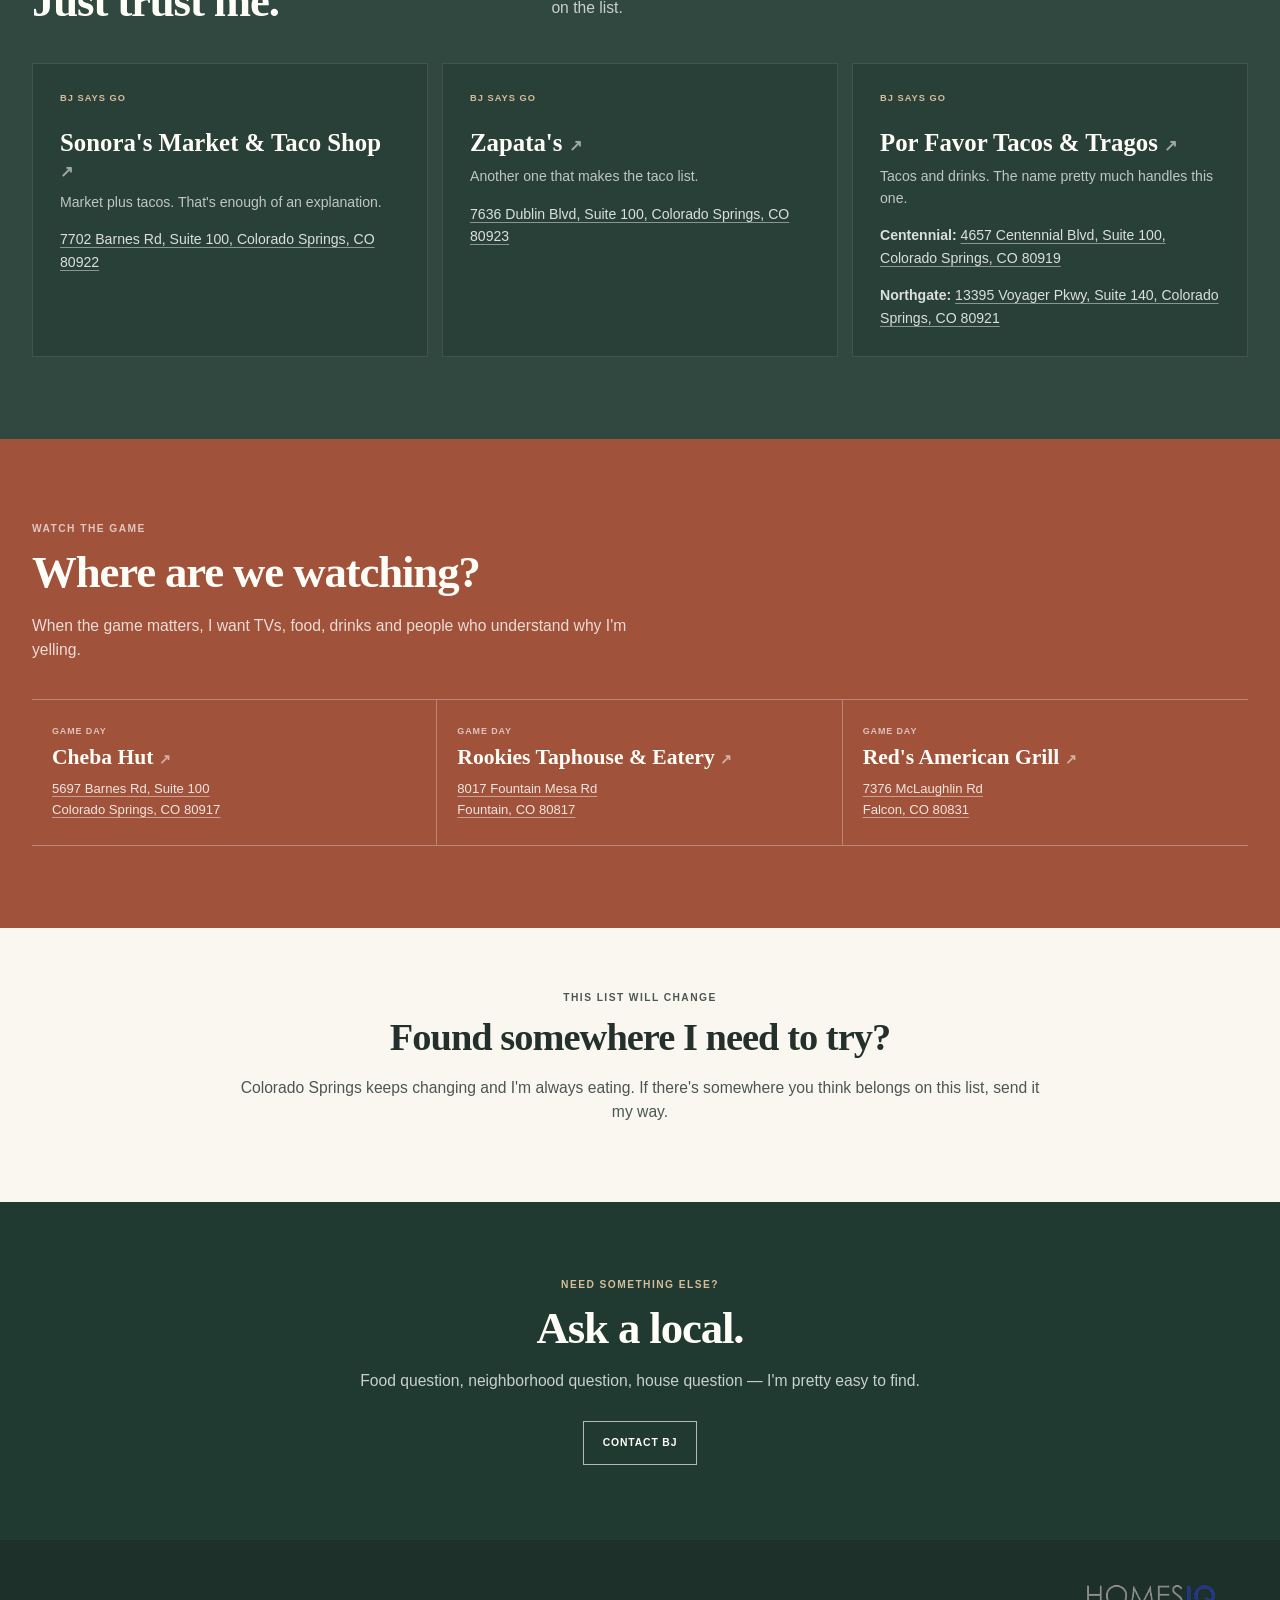
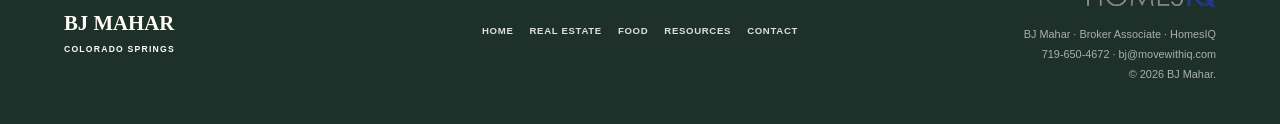
==== commit 8e32b092: "Update Food.html" ====
--- a/Food.html
+++ b/Food.html
@@ -1,392 +1,1222 @@
+
 <!DOCTYPE html>
 <html lang="en">
 <head>
-<meta charset="UTF-8">
-<meta name="viewport" content="width=device-width, initial-scale=1.0">
-<meta name="description" content="BJ Mahar's favorite places to eat in Colorado Springs — breakfast, burgers, tacos, pizza, coffee, date night spots and places to watch the game.">
-<title>Where to Eat in Colorado Springs | BJ Mahar</title>
-<link rel="canonical" href="https://bjmahar.com/Food.html">
-<link rel="icon" type="image/png" href="images/favicon.png">
-
-<meta property="og:type" content="website">
-<meta property="og:url" content="https://bjmahar.com/Food.html">
-<meta property="og:title" content="Where to Eat in Colorado Springs | BJ Mahar">
-<meta property="og:description" content="No rankings. No paid placements. Just BJ Mahar's favorite Colorado Springs restaurants, tacos, burgers, pizza, coffee and game-day spots.">
-<meta property="og:image" content="https://bjmahar.com/images/food.jpg">
-<meta property="og:image:alt" content="BJ Mahar enjoying tacos">
-<meta property="og:site_name" content="BJ Mahar">
-<meta name="twitter:card" content="summary_large_image">
-<meta name="twitter:title" content="Where to Eat in Colorado Springs | BJ Mahar">
-<meta name="twitter:description" content="Breakfast, burgers, tacos, pizza, coffee and more. BJ's personal Colorado Springs food guide.">
-<meta name="twitter:image" content="https://bjmahar.com/images/food.jpg">
-
-<link rel="stylesheet" href="styles.css">
-
-<style>
-body.food-page{background:#f2ecdf}
-.food-page .site-header{background:rgba(29,48,41,.97)}
-.food-hero{display:grid;min-height:640px;padding-top:68px;grid-template-columns:.92fr 1.08fr;background:#203a31;color:#fffdf8}
-.food-hero-copy{display:flex;padding:75px 7vw;justify-content:center;flex-direction:column}
-.food-hero .eyebrow{color:#d6bd99}
-.food-hero h1{max-width:650px;margin-bottom:24px;font-size:clamp(3.2rem,6vw,6.3rem);font-weight:600}
-.food-hero-copy>p:not(.eyebrow){max-width:570px;margin-bottom:0;color:rgba(255,255,255,.82);font-family:Georgia,"Times New Roman",serif;font-size:clamp(1.05rem,1.6vw,1.35rem);line-height:1.5}
-.food-hero-image{min-height:570px;overflow:hidden}
-.food-hero-image img{width:100%;height:100%;object-fit:cover}
-.food-intro{padding:76px 0;background:#faf7f0}
-.food-intro-inner{max-width:850px}
-.food-intro h2{max-width:750px}
-.food-intro p:not(.eyebrow){max-width:700px;margin-bottom:0;color:#4b5752;font-size:1rem}
-.food-jump{position:sticky;z-index:100;top:68px;padding:18px 0;border-top:1px solid rgba(35,48,43,.08);border-bottom:1px solid rgba(35,48,43,.12);background:rgba(250,247,240,.96);backdrop-filter:blur(10px)}
-.food-jump-inner{display:flex;gap:11px 22px;flex-wrap:wrap}
-.food-jump a{color:#38443f;font-size:.62rem;font-weight:700;letter-spacing:.08em;text-transform:uppercase}
-.food-jump a:hover{color:#9a513b}
-.food-category{padding:76px 0}
-.food-category:nth-of-type(even){background:#f2ecdf}
-.food-category:nth-of-type(odd){background:#faf7f0}
-.food-category-heading{display:grid;margin-bottom:36px;grid-template-columns:.8fr 1.2fr;gap:55px;align-items:end}
-.food-category-heading h2{margin-bottom:0}
-.food-category-heading>p{max-width:590px;margin-bottom:3px;color:#4b5752}
-.restaurant-list{border-top:1px solid rgba(35,48,43,.17)}
-.restaurant{display:grid;padding:24px 0;grid-template-columns:55px 1fr auto;gap:24px;align-items:center;border-bottom:1px solid rgba(35,48,43,.17)}
-.restaurant-number{color:#9a513b;font-family:Georgia,"Times New Roman",serif;font-size:.85rem;font-style:italic}
-.restaurant h3{margin:0;font-size:clamp(1.35rem,2.1vw,1.85rem)}
-.restaurant-note{margin-top:5px;margin-bottom:0;color:#64706b;font-size:.84rem}
-.restaurant-tag{padding:7px 10px;border:1px solid rgba(154,81,59,.32);color:#9a513b;font-size:.55rem;font-weight:700;letter-spacing:.09em;text-transform:uppercase;white-space:nowrap}
-.bj-picks{padding:82px 0;background:#30483f;color:#fffdf8}
-.bj-picks-heading{display:grid;margin-bottom:38px;grid-template-columns:.8fr 1.2fr;gap:55px;align-items:end}
-.bj-picks .eyebrow{color:#d6bd99}
-.bj-picks-heading h2{margin-bottom:0}
-.bj-picks-heading>p{max-width:600px;margin-bottom:4px;color:rgba(255,255,255,.74)}
-.bj-pick-grid{display:grid;grid-template-columns:repeat(3,1fr);gap:14px}
-.bj-pick{min-height:210px;padding:27px;background:#294038;border:1px solid rgba(255,255,255,.1)}
-.bj-pick span{display:block;margin-bottom:25px;color:#d6bd99;font-size:.58rem;font-weight:700;letter-spacing:.11em;text-transform:uppercase}
-.bj-pick h3{margin-bottom:10px;font-size:1.55rem}
-.bj-pick p{margin-bottom:0;color:rgba(255,255,255,.7);font-size:.88rem}
-.game-section{padding:82px 0;background:#a0523a;color:#fffdf8}
-.game-heading{max-width:750px;margin-bottom:36px}
-.game-section .eyebrow{color:rgba(255,255,255,.68)}
-.game-heading p:not(.eyebrow){max-width:600px;color:rgba(255,255,255,.8)}
-.game-grid{display:grid;grid-template-columns:repeat(4,1fr);border-top:1px solid rgba(255,255,255,.3);border-bottom:1px solid rgba(255,255,255,.3)}
-.game-spot{padding:25px 20px;border-right:1px solid rgba(255,255,255,.3)}
-.game-spot:last-child{border-right:0}
-.game-spot span{display:block;margin-bottom:8px;color:rgba(255,255,255,.65);font-size:.56rem;font-weight:700;letter-spacing:.1em;text-transform:uppercase}
-.game-spot h3{margin-bottom:0;font-size:1.35rem}
-.food-note{padding:62px 0;background:#faf7f0}
-.food-note-inner{max-width:800px;text-align:center}
-.food-note h2{font-size:clamp(2rem,3vw,3rem)}
-.food-note p{color:#4b5752}
-.food-cta{padding:75px 0;background:#203a31;color:#fffdf8;text-align:center}
-.food-cta-inner{max-width:720px}
-.food-cta .eyebrow{color:#d6bd99}
-.food-cta p:not(.eyebrow){max-width:560px;margin:0 auto 27px;color:rgba(255,255,255,.76)}
-.food-cta a{display:inline-block;padding:13px 19px;border:1px solid rgba(255,255,255,.65);font-size:.65rem;font-weight:700;letter-spacing:.08em;text-transform:uppercase}
-
-@media(max-width:900px){
-.food-hero{min-height:0;grid-template-columns:1fr}
-.food-hero-copy{padding:70px 7vw 55px}
-.food-hero-image{min-height:0}
-.food-hero-image img{height:auto}
-.food-category-heading,.bj-picks-heading{grid-template-columns:1fr;gap:12px}
-.game-grid{grid-template-columns:repeat(2,1fr)}
-.game-spot:nth-child(2){border-right:0}
-.game-spot:nth-child(-n+2){border-bottom:1px solid rgba(255,255,255,.3)}
-}
-@media(max-width:700px){
-.food-hero{padding-top:70px}
-.food-hero-copy{padding:54px 18px 48px}
-.food-hero h1{font-size:clamp(3rem,15vw,4.5rem)}
-.food-intro,.food-category,.bj-picks,.game-section{padding:58px 0}
-.food-jump{position:static}
-.restaurant{grid-template-columns:35px 1fr;gap:14px}
-.restaurant-tag{grid-column:2;width:fit-content}
-.bj-pick-grid{grid-template-columns:1fr}
-.bj-pick{min-height:0}
-.game-grid{grid-template-columns:1fr}
-.game-spot,.game-spot:nth-child(2){border-right:0;border-bottom:1px solid rgba(255,255,255,.3)}
-.game-spot:last-child{border-bottom:0}
-}
-</style>
+  <meta charset="UTF-8">
+  <meta name="viewport" content="width=device-width, initial-scale=1.0">
+  <meta name="description" content="BJ Mahar's favorite places to eat in Colorado Springs: breakfast, burgers, tacos, pizza, coffee, date nights and game-day spots.">
+  <title>Where to Eat in Colorado Springs | BJ Mahar</title>
+  <link rel="stylesheet" href="styles.css">
+
+  <style>
+    body.food-page {
+      background: #f2ecdf;
+    }
+
+    .food-page .site-header {
+      background: rgba(29,48,41,.97);
+    }
+
+    /* HERO */
+    .food-hero {
+      display: grid;
+      grid-template-columns: .92fr 1.08fr;
+      min-height: 640px;
+      padding-top: 68px;
+      background: #203a31;
+      color: #fffdf8;
+    }
+
+    .food-hero-copy {
+      display: flex;
+      flex-direction: column;
+      justify-content: center;
+      padding: 75px 7vw;
+    }
+
+    .food-hero .eyebrow,
+    .bj-picks .eyebrow,
+    .food-cta .eyebrow {
+      color: #d6bd99;
+    }
+
+    .food-hero h1 {
+      max-width: 650px;
+      margin-bottom: 24px;
+      font-size: clamp(3.2rem,6vw,6.3rem);
+      font-weight: 600;
+    }
+
+    .food-hero-copy > p:not(.eyebrow) {
+      max-width: 570px;
+      margin-bottom: 0;
+      color: rgba(255,255,255,.82);
+      font-family: Georgia, "Times New Roman", serif;
+      font-size: clamp(1.05rem,1.6vw,1.35rem);
+      line-height: 1.5;
+    }
+
+    .food-hero-image {
+      min-height: 570px;
+      overflow: hidden;
+    }
+
+    .food-hero-image img {
+      width: 100%;
+      height: 100%;
+      object-fit: cover;
+    }
+
+    /* INTRO */
+    .food-intro {
+      padding: 76px 0;
+      background: #faf7f0;
+    }
+
+    .food-intro-inner {
+      max-width: 850px;
+    }
+
+    .food-intro h2 {
+      max-width: 750px;
+    }
+
+    .food-intro p:not(.eyebrow) {
+      max-width: 700px;
+      margin-bottom: 0;
+      color: #4b5752;
+    }
+
+    /* QUICK NAV */
+    .food-jump {
+      position: sticky;
+      z-index: 100;
+      top: 68px;
+      padding: 18px 0;
+      border-top: 1px solid rgba(35,48,43,.08);
+      border-bottom: 1px solid rgba(35,48,43,.12);
+      background: rgba(250,247,240,.96);
+      backdrop-filter: blur(10px);
+    }
+
+    .food-jump-inner {
+      display: flex;
+      gap: 11px 22px;
+      flex-wrap: wrap;
+    }
+
+    .food-jump a {
+      color: #38443f;
+      font-size: .62rem;
+      font-weight: 700;
+      letter-spacing: .08em;
+      text-transform: uppercase;
+    }
+
+    .food-jump a:hover {
+      color: #9a513b;
+    }
+
+    /* CATEGORIES */
+    .food-category {
+      padding: 76px 0;
+      scroll-margin-top: 130px;
+    }
+
+    .food-category:nth-of-type(even) {
+      background: #f2ecdf;
+    }
+
+    .food-category:nth-of-type(odd) {
+      background: #faf7f0;
+    }
+
+    .food-category-heading {
+      display: grid;
+      grid-template-columns: .8fr 1.2fr;
+      gap: 55px;
+      align-items: end;
+      margin-bottom: 36px;
+    }
+
+    .food-category-heading h2 {
+      margin-bottom: 0;
+    }
+
+    .food-category-heading > p {
+      max-width: 590px;
+      margin-bottom: 3px;
+      color: #4b5752;
+    }
+
+    /* RESTAURANT LIST */
+    .restaurant-list {
+      border-top: 1px solid rgba(35,48,43,.17);
+    }
+
+    .restaurant {
+      display: grid;
+      grid-template-columns: 55px 1fr auto;
+      gap: 24px;
+      align-items: center;
+      padding: 24px 0;
+      border-bottom: 1px solid rgba(35,48,43,.17);
+    }
+
+    .restaurant-number {
+      color: #9a513b;
+      font-family: Georgia, "Times New Roman", serif;
+      font-size: .85rem;
+      font-style: italic;
+    }
+
+    .restaurant h3 {
+      margin: 0;
+      font-size: clamp(1.35rem,2.1vw,1.85rem);
+    }
+
+    .restaurant h3 a {
+      color: inherit;
+      text-decoration: none;
+      transition: color .2s;
+    }
+
+    .restaurant h3 a:hover {
+      color: #9a513b;
+    }
+
+    .restaurant h3 a::after,
+    .bj-pick h3 a::after,
+    .game-spot h3 a::after {
+      content: " ↗";
+      font-size: .65em;
+      opacity: .55;
+    }
+
+    .restaurant-note {
+      margin: 5px 0 0;
+      color: #64706b;
+      font-size: .84rem;
+    }
+
+    .restaurant-address {
+      margin: 9px 0 0;
+      color: #40584d;
+      font-size: .82rem;
+      line-height: 1.6;
+    }
+
+    .restaurant-address a {
+      color: inherit;
+      text-decoration: underline;
+      text-decoration-color: rgba(154,81,59,.45);
+      text-underline-offset: 3px;
+    }
+
+    .restaurant-address a:hover {
+      color: #9a513b;
+    }
+
+    .location-label {
+      font-weight: 700;
+    }
+
+    .restaurant-tag {
+      padding: 7px 10px;
+      border: 1px solid rgba(154,81,59,.32);
+      color: #9a513b;
+      font-size: .55rem;
+      font-weight: 700;
+      letter-spacing: .09em;
+      text-transform: uppercase;
+      white-space: nowrap;
+    }
+
+    /* BJ SAYS GO */
+    .bj-picks {
+      padding: 82px 0;
+      background: #30483f;
+      color: #fffdf8;
+      scroll-margin-top: 130px;
+    }
+
+    .bj-picks-heading {
+      display: grid;
+      grid-template-columns: .8fr 1.2fr;
+      gap: 55px;
+      align-items: end;
+      margin-bottom: 38px;
+    }
+
+    .bj-picks-heading h2 {
+      margin-bottom: 0;
+    }
+
+    .bj-picks-heading > p {
+      max-width: 600px;
+      margin-bottom: 4px;
+      color: rgba(255,255,255,.74);
+    }
+
+    .bj-pick-grid {
+      display: grid;
+      grid-template-columns: repeat(3,1fr);
+      gap: 14px;
+    }
+
+    .bj-pick {
+      min-height: 235px;
+      padding: 27px;
+      background: #294038;
+      border: 1px solid rgba(255,255,255,.1);
+    }
+
+    .bj-pick > span {
+      display: block;
+      margin-bottom: 25px;
+      color: #d6bd99;
+      font-size: .58rem;
+      font-weight: 700;
+      letter-spacing: .11em;
+      text-transform: uppercase;
+    }
+
+    .bj-pick h3 {
+      margin-bottom: 10px;
+      font-size: 1.55rem;
+    }
+
+    .bj-pick h3 a,
+    .game-spot h3 a {
+      color: inherit;
+      text-decoration: none;
+    }
+
+    .bj-pick h3 a:hover,
+    .game-spot h3 a:hover {
+      color: #ffe0ac;
+    }
+
+    .bj-pick p {
+      margin-bottom: 0;
+      color: rgba(255,255,255,.7);
+      font-size: .88rem;
+    }
+
+    .bj-pick .restaurant-address {
+      margin-top: 15px;
+      color: rgba(255,255,255,.83);
+    }
+
+    .bj-pick .restaurant-address a {
+      color: inherit;
+      text-decoration-color: rgba(255,255,255,.45);
+    }
+
+    /* WATCH THE GAME */
+    .game-section {
+      padding: 82px 0;
+      background: #a0523a;
+      color: #fffdf8;
+      scroll-margin-top: 130px;
+    }
+
+    .game-heading {
+      max-width: 750px;
+      margin-bottom: 36px;
+    }
+
+    .game-section .eyebrow {
+      color: rgba(255,255,255,.68);
+    }
+
+    .game-heading p:not(.eyebrow) {
+      max-width: 600px;
+      color: rgba(255,255,255,.8);
+    }
+
+    .game-grid {
+      display: grid;
+      grid-template-columns: repeat(3,1fr);
+      border-top: 1px solid rgba(255,255,255,.3);
+      border-bottom: 1px solid rgba(255,255,255,.3);
+    }
+
+    .game-spot {
+      padding: 25px 20px;
+      border-right: 1px solid rgba(255,255,255,.3);
+    }
+
+    .game-spot:last-child {
+      border-right: 0;
+    }
+
+    .game-spot > span {
+      display: block;
+      margin-bottom: 8px;
+      color: rgba(255,255,255,.65);
+      font-size: .56rem;
+      font-weight: 700;
+      letter-spacing: .1em;
+      text-transform: uppercase;
+    }
+
+    .game-spot h3 {
+      margin-bottom: 0;
+      font-size: 1.35rem;
+    }
+
+    .game-spot .restaurant-address {
+      color: rgba(255,255,255,.85);
+    }
+
+    .game-spot .restaurant-address a {
+      color: inherit;
+      text-decoration-color: rgba(255,255,255,.45);
+    }
+
+    /* END SECTIONS */
+    .food-note {
+      padding: 62px 0;
+      background: #faf7f0;
+    }
+
+    .food-note-inner {
+      max-width: 800px;
+      text-align: center;
+    }
+
+    .food-note h2 {
+      font-size: clamp(2rem,3vw,3rem);
+    }
+
+    .food-note p {
+      color: #4b5752;
+    }
+
+    .food-cta {
+      padding: 75px 0;
+      background: #203a31;
+      color: #fffdf8;
+      text-align: center;
+    }
+
+    .food-cta-inner {
+      max-width: 720px;
+    }
+
+    .food-cta p:not(.eyebrow) {
+      max-width: 560px;
+      margin: 0 auto 27px;
+      color: rgba(255,255,255,.76);
+    }
+
+    .food-cta a {
+      display: inline-block;
+      padding: 13px 19px;
+      border: 1px solid rgba(255,255,255,.65);
+      color: #fffdf8;
+      font-size: .65rem;
+      font-weight: 700;
+      letter-spacing: .08em;
+      text-transform: uppercase;
+    }
+
+    @media (max-width: 900px) {
+      .food-hero {
+        min-height: 0;
+        grid-template-columns: 1fr;
+      }
+
+      .food-hero-copy {
+        padding: 70px 7vw 55px;
+      }
+
+      .food-hero-image {
+        min-height: 0;
+      }
+
+      .food-hero-image img {
+        height: auto;
+      }
+
+      .food-category-heading,
+      .bj-picks-heading {
+        grid-template-columns: 1fr;
+        gap: 12px;
+      }
+
+      .bj-pick-grid {
+        grid-template-columns: repeat(2,1fr);
+      }
+    }
+
+    @media (max-width: 700px) {
+      .food-hero {
+        padding-top: 70px;
+      }
+
+      .food-hero-copy {
+        padding: 54px 18px 48px;
+      }
+
+      .food-hero h1 {
+        font-size: clamp(3rem,15vw,4.5rem);
+      }
+
+      .food-intro,
+      .food-category,
+      .bj-picks,
+      .game-section {
+        padding: 58px 0;
+      }
+
+      .food-jump {
+        position: static;
+      }
+
+      .restaurant {
+        grid-template-columns: 35px 1fr;
+        gap: 14px;
+      }
+
+      .restaurant-tag {
+        grid-column: 2;
+        width: fit-content;
+      }
+
+      .bj-pick-grid,
+      .game-grid {
+        grid-template-columns: 1fr;
+      }
+
+      .bj-pick {
+        min-height: 0;
+      }
+
+      .game-spot {
+        border-right: 0;
+        border-bottom: 1px solid rgba(255,255,255,.3);
+      }
+
+      .game-spot:last-child {
+        border-bottom: 0;
+      }
+    }
+  </style>
 </head>
 
 <body class="food-page">
 
-<header class="site-header scrolled">
-<a class="brand" href="index.html">
-<span class="brand-name">BJ MAHAR</span>
-<span class="brand-city">COLORADO SPRINGS</span>
-</a>
-<button class="menu-toggle" aria-label="Open navigation" aria-expanded="false" aria-controls="site-nav">
-<span></span><span></span><span></span>
-</button>
-<nav id="site-nav" class="site-nav" aria-label="Main navigation">
-<a href="index.html#real-estate">Real Estate</a>
-<a href="index.html#explore">Explore COS</a>
-<a href="index.html#neighborhoods">Neighborhoods</a>
-<a href="resources.html" class="nav-resource">Resources</a>
-<a href="index.html#about">About BJ</a>
-<a href="index.html#contact">Contact</a>
-</nav>
-</header>
-
-<main>
-
-<section class="food-hero">
-<div class="food-hero-copy">
-<p class="eyebrow">BJ'S COLORADO SPRINGS FOOD GUIDE</p>
-<h1>Where should we eat?</h1>
-<p>I'm not a food critic. These are just places I actually like and would send a friend who's hungry in Colorado Springs.</p>
-</div>
-<div class="food-hero-image">
-<img src="images/food.jpg" alt="BJ Mahar eating a taco">
-</div>
-</section>
-
-<section class="food-intro">
-<div class="section-inner food-intro-inner">
-<p class="eyebrow">NO RANKINGS. NO PAID PLACEMENTS.</p>
-<h2>Just places I'd actually go.</h2>
-<p>This isn't a list of every restaurant in town, and nobody paid to be here. Some are local institutions, some are chains, some are holes in the wall. If I like it, it can make the list.</p>
-</div>
-</section>
-
-<nav class="food-jump" aria-label="Food categories">
-<div class="section-inner food-jump-inner">
-<a href="#breakfast">Breakfast</a>
-<a href="#burgers">Burgers</a>
-<a href="#mexican">Mexican &amp; Tacos</a>
-<a href="#pizza">Pizza</a>
-<a href="#coffee">Coffee</a>
-<a href="#date-night">Date Night</a>
-<a href="#bj-says-go">BJ Says Go</a>
-<a href="#game">Watch the Game</a>
-</div>
-</nav>
-
-<section id="breakfast" class="food-category">
-<div class="section-inner">
-<div class="food-category-heading">
-<div><p class="eyebrow">BREAKFAST</p><h2>Start with breakfast.</h2></div>
-<p>Coffee, eggs, green chile and enough breakfast to make lunch completely unnecessary.</p>
-</div>
-<div class="restaurant-list">
-<article class="restaurant">
-<span class="restaurant-number">01</span>
-<div><h3>King's Chef Diner</h3><p class="restaurant-note">Downtown Colorado Springs.</p></div>
-<span class="restaurant-tag">BJ PICK</span>
-</article>
-<article class="restaurant">
-<span class="restaurant-number">02</span>
-<div><h3>Gunther Toody's</h3><p class="restaurant-note">Old-school diner breakfast.</p></div>
-</article>
-<article class="restaurant">
-<span class="restaurant-number">03</span>
-<div><h3>Wade's Cafe</h3><p class="restaurant-note">Classic Colorado Springs breakfast.</p></div>
-</article>
-</div>
-</div>
-</section>
-
-<section id="burgers" class="food-category">
-<div class="section-inner">
-<div class="food-category-heading">
-<div><p class="eyebrow">BURGERS</p><h2>Sometimes you just need a burger.</h2></div>
-<p>No requirement that it be trendy, fancy or local. It just needs to be a burger I'd actually eat.</p>
-</div>
-<div class="restaurant-list">
-<article class="restaurant">
-<span class="restaurant-number">01</span>
-<div><h3>Short Stop</h3></div>
-<span class="restaurant-tag">LOCAL</span>
-</article>
-<article class="restaurant">
-<span class="restaurant-number">02</span>
-<div><h3>Ted's Montana Grill</h3><p class="restaurant-note">Yes, the bison burger counts.</p></div>
-</article>
-<article class="restaurant">
-<span class="restaurant-number">03</span>
-<div><h3>In-N-Out</h3><p class="restaurant-note">I said what I said.</p></div>
-</article>
-</div>
-</div>
-</section>
-
-<section id="mexican" class="food-category">
-<div class="section-inner">
-<div class="food-category-heading">
-<div><p class="eyebrow">MEXICAN &amp; TACOS</p><h2>Now we're talking.</h2></div>
-<p>Apparently I have enough taco opinions that this section may eventually need its own website.</p>
-</div>
-<div class="restaurant-list">
-<article class="restaurant">
-<span class="restaurant-number">01</span>
-<div><h3>El Chapin</h3><p class="restaurant-note">The spot on Fillmore.</p></div>
-<span class="restaurant-tag">TACOS</span>
-</article>
-<article class="restaurant">
-<span class="restaurant-number">02</span>
-<div><h3>Vaqueros</h3></div>
-</article>
-<article class="restaurant">
-<span class="restaurant-number">03</span>
-<div><h3>Albertacos</h3></div>
-</article>
-<article class="restaurant">
-<span class="restaurant-number">04</span>
-<div><h3>Manuel's</h3><p class="restaurant-note">Research &amp; Woodmen.</p></div>
-</article>
-</div>
-</div>
-</section>
-
-<section id="pizza" class="food-category">
-<div class="section-inner">
-<div class="food-category-heading">
-<div><p class="eyebrow">PIZZA</p><h2>We're getting pizza.</h2></div>
-<p>This list is short on purpose. These are the two I'm sending you to.</p>
-</div>
-<div class="restaurant-list">
-<article class="restaurant">
-<span class="restaurant-number">01</span>
-<div><h3>Roman Villa</h3></div>
-<span class="restaurant-tag">BJ PICK</span>
-</article>
-<article class="restaurant">
-<span class="restaurant-number">02</span>
-<div><h3>Walter's 303</h3></div>
-</article>
-</div>
-</div>
-</section>
-
-<section id="coffee" class="food-category">
-<div class="section-inner">
-<div class="food-category-heading">
-<div><p class="eyebrow">COFFEE</p><h2>I need coffee.</h2></div>
-<p>Whether you're meeting somebody, working for an hour or just trying to become a functioning human again.</p>
-</div>
-<div class="restaurant-list">
-<article class="restaurant">
-<span class="restaurant-number">01</span>
-<div><h3>Bad Ass Coffee</h3></div>
-</article>
-<article class="restaurant">
-<span class="restaurant-number">02</span>
-<div><h3>Third Space Coffee</h3></div>
-</article>
-<article class="restaurant">
-<span class="restaurant-number">03</span>
-<div><h3>Wayfinder Coffee Co.</h3></div>
-</article>
-</div>
-</div>
-</section>
-
-<section id="date-night" class="food-category">
-<div class="section-inner">
-<div class="food-category-heading">
-<div><p class="eyebrow">DATE NIGHT</p><h2>We're going out.</h2></div>
-<p>Date night doesn't have to mean white tablecloths. Good food, drinks and somewhere you actually want to hang out works just fine.</p>
-</div>
-<div class="restaurant-list">
-<article class="restaurant">
-<span class="restaurant-number">01</span>
-<div><h3>Atmosphere Gastropub</h3></div>
-<span class="restaurant-tag">DATE NIGHT</span>
-</article>
-<article class="restaurant">
-<span class="restaurant-number">02</span>
-<div><h3>The Brass Tap</h3></div>
-</article>
-</div>
-</div>
-</section>
-
-<section id="bj-says-go" class="bj-picks">
-<div class="section-inner">
-<div class="bj-picks-heading">
-<div><p class="eyebrow">BJ SAYS GO</p><h2>Just trust me.</h2></div>
-<p>These don't need to fit neatly into a category. They're just places I think deserve to be on the list.</p>
-</div>
-<div class="bj-pick-grid">
-<article class="bj-pick">
-<span>BJ SAYS GO</span>
-<h3>Sonora's Market &amp; Taco Shop</h3>
-<p>Market plus tacos. That's enough of an explanation.</p>
-</article>
-<article class="bj-pick">
-<span>BJ SAYS GO</span>
-<h3>Zapata's</h3>
-<p>Another one that makes the taco list.</p>
-</article>
-<article class="bj-pick">
-<span>BJ SAYS GO</span>
-<h3>Por Favor Tacos &amp; Tragos</h3>
-<p>Tacos and drinks. The name pretty much handles this one.</p>
-</article>
-</div>
-</div>
-</section>
-
-<section id="game" class="game-section">
-<div class="section-inner">
-<div class="game-heading">
-<p class="eyebrow">WATCH THE GAME</p>
-<h2>Where are we watching?</h2>
-<p>When the game matters, I want TVs, food, drinks and people who understand why I'm yelling.</p>
-</div>
-<div class="game-grid">
-<article class="game-spot"><span>GAME DAY</span><h3>Cheba Hut</h3></article>
-<article class="game-spot"><span>GAME DAY</span><h3>Buffalo Wild Wings</h3></article>
-<article class="game-spot"><span>GAME DAY</span><h3>Rookies</h3></article>
-<article class="game-spot"><span>GAME DAY</span><h3>Red's Grill</h3></article>
-</div>
-</div>
-</section>
-
-<section class="food-note">
-<div class="section-inner food-note-inner">
-<p class="eyebrow">THIS LIST WILL CHANGE</p>
-<h2>Found somewhere I need to try?</h2>
-<p>Colorado Springs keeps changing and I'm always eating. If there's somewhere you think belongs on this list, send it my way.</p>
-</div>
-</section>
-
-<section class="food-cta">
-<div class="section-inner food-cta-inner">
-<p class="eyebrow">NEED SOMETHING ELSE?</p>
-<h2>Ask a local.</h2>
-<p>Food question, neighborhood question, house question — I'm pretty easy to find.</p>
-<a href="index.html#contact">Contact BJ</a>
-</div>
-</section>
-
-</main>
-
-<footer class="site-footer">
-<div class="footer-brand">
-<strong>BJ MAHAR</strong>
-<span>COLORADO SPRINGS</span>
-</div>
-
-<div class="footer-links">
-<a href="index.html">Home</a>
-<a href="index.html#real-estate">Real Estate</a>
-<a href="Food.html">Food</a>
-<a href="outdoors.html">Outdoors</a>
-<a href="history.html">History</a>
-<a href="resources.html">Resources</a>
-<a href="index.html#about">About</a>
-<a href="index.html#contact">Contact</a>
-</div>
-
-<div class="footer-legal">
-<img src="images/homesiq%20logo.webp" alt="HomesIQ" style="width:auto;max-width:130px;max-height:48px;margin-left:auto;margin-bottom:12px;object-fit:contain;">
-<p>BJ Mahar · Broker Associate · HomesIQ</p>
-<p><a href="tel:+17196504672">719-650-4672</a> · <a href="mailto:bj@movewithiq.com">bj@movewithiq.com</a></p>
-<p>© <span id="year"></span> BJ Mahar.</p>
-</div>
-</footer>
-
-<script src="script.js"></script>
+  <header class="site-header scrolled">
+    <a class="brand" href="index.html">
+      <span class="brand-name">BJ MAHAR</span>
+      <span class="brand-city">COLORADO SPRINGS</span>
+    </a>
+
+    <button
+      class="menu-toggle"
+      aria-label="Open navigation"
+      aria-expanded="false"
+      aria-controls="site-nav"
+    >
+      <span></span>
+      <span></span>
+      <span></span>
+    </button>
+
+    <nav id="site-nav" class="site-nav">
+      <a href="index.html#real-estate">Real Estate</a>
+      <a href="index.html#explore">Explore COS</a>
+      <a href="resources.html" class="nav-resource">Resources</a>
+      <a href="index.html#about">About BJ</a>
+      <a href="index.html#contact">Contact</a>
+    </nav>
+  </header>
+
+  <main>
+
+    <!-- HERO -->
+    <section class="food-hero">
+      <div class="food-hero-copy">
+        <p class="eyebrow">BJ'S COLORADO SPRINGS FOOD GUIDE</p>
+        <h1>Where should we eat?</h1>
+        <p>
+          I'm not a food critic. These are just places
+          I actually like and would send a friend who's
+          hungry in Colorado Springs.
+        </p>
+      </div>
+
+      <div class="food-hero-image">
+        <img
+          src="images/food-guide.jpg"
+          alt="BJ Mahar enjoying a taco"
+        >
+      </div>
+    </section>
+
+    <!-- INTRO -->
+    <section class="food-intro">
+      <div class="section-inner food-intro-inner">
+        <p class="eyebrow">NO RANKINGS. NO PAID PLACEMENTS.</p>
+        <h2>Just places I'd actually go.</h2>
+        <p>
+          This isn't a list of every restaurant in town,
+          and nobody paid to be here. Some are local institutions,
+          some are chains, some are holes in the wall.
+          If I like it, it can make the list.
+        </p>
+      </div>
+    </section>
+
+    <!-- QUICK NAV -->
+    <nav class="food-jump" aria-label="Food categories">
+      <div class="section-inner food-jump-inner">
+        <a href="#breakfast">Breakfast</a>
+        <a href="#burgers">Burgers</a>
+        <a href="#mexican">Mexican &amp; Tacos</a>
+        <a href="#pizza">Pizza</a>
+        <a href="#coffee">Coffee</a>
+        <a href="#date-night">Date Night</a>
+        <a href="#bj-says-go">BJ Says Go</a>
+        <a href="#game">Watch the Game</a>
+      </div>
+    </nav>
+
+    <!-- BREAKFAST -->
+    <section id="breakfast" class="food-category">
+      <div class="section-inner">
+
+        <div class="food-category-heading">
+          <div>
+            <p class="eyebrow">BREAKFAST</p>
+            <h2>Start with breakfast.</h2>
+          </div>
+          <p>
+            Coffee, eggs, green chile and enough breakfast
+            to make lunch completely unnecessary.
+          </p>
+        </div>
+
+        <div class="restaurant-list">
+
+          <article class="restaurant">
+            <span class="restaurant-number">01</span>
+            <div>
+              <h3>
+                <a href="https://www.google.com/maps/search/?api=1&amp;query=Kings+Chef+Diner+110+E+Costilla+St+Colorado+Springs" target="_blank" rel="noopener noreferrer">
+                  King's Chef Diner
+                </a>
+              </h3>
+              <p class="restaurant-note">Downtown Colorado Springs.</p>
+              <p class="restaurant-address">
+                <a href="https://www.google.com/maps/search/?api=1&amp;query=Kings+Chef+Diner+110+E+Costilla+St+Colorado+Springs" target="_blank" rel="noopener noreferrer">
+                  110 E Costilla St, Colorado Springs, CO 80903
+                </a>
+              </p>
+            </div>
+            <span class="restaurant-tag">BJ PICK</span>
+          </article>
+
+          <article class="restaurant">
+            <span class="restaurant-number">02</span>
+            <div>
+              <h3>
+                <a href="https://gunthertoodys.com/" target="_blank" rel="noopener noreferrer">
+                  Gunther Toody's
+                </a>
+              </h3>
+              <p class="restaurant-note">Old-school diner breakfast.</p>
+              <p class="restaurant-address">
+                <a href="https://www.google.com/maps/search/?api=1&amp;query=5490+E+Woodmen+Rd+Colorado+Springs+CO" target="_blank" rel="noopener noreferrer">
+                  5490 E Woodmen Rd, Colorado Springs, CO 80920
+                </a>
+              </p>
+            </div>
+          </article>
+
+          <article class="restaurant">
+            <span class="restaurant-number">03</span>
+            <div>
+              <h3>
+                <a href="https://wades-cafe.com/" target="_blank" rel="noopener noreferrer">
+                  Wade's Cafe
+                </a>
+              </h3>
+              <p class="restaurant-note">Classic Colorado Springs breakfast.</p>
+              <p class="restaurant-address">
+                <a href="https://www.google.com/maps/search/?api=1&amp;query=3504+N+Academy+Blvd+Colorado+Springs+CO" target="_blank" rel="noopener noreferrer">
+                  3504 N Academy Blvd, Colorado Springs, CO 80917
+                </a>
+              </p>
+            </div>
+          </article>
+
+        </div>
+      </div>
+    </section>
+
+    <!-- BURGERS -->
+    <section id="burgers" class="food-category">
+      <div class="section-inner">
+
+        <div class="food-category-heading">
+          <div>
+            <p class="eyebrow">BURGERS</p>
+            <h2>Sometimes you just need a burger.</h2>
+          </div>
+          <p>
+            No requirement that it be trendy, fancy or local.
+            It just needs to be a burger I'd actually eat.
+          </p>
+        </div>
+
+        <div class="restaurant-list">
+
+          <article class="restaurant">
+            <span class="restaurant-number">01</span>
+            <div>
+              <h3>
+                <a href="https://www.google.com/maps/search/?api=1&amp;query=Short+Stop+Burgers+Colorado+Springs" target="_blank" rel="noopener noreferrer">
+                  Short Stop
+                </a>
+              </h3>
+              <p class="restaurant-address">
+                <a href="https://www.google.com/maps/search/?api=1&amp;query=5819+Palmer+Park+Blvd+Colorado+Springs+CO" target="_blank" rel="noopener noreferrer">
+                  5819 Palmer Park Blvd, Colorado Springs, CO 80915
+                </a>
+              </p>
+            </div>
+            <span class="restaurant-tag">LOCAL</span>
+          </article>
+
+          <article class="restaurant">
+            <span class="restaurant-number">02</span>
+            <div>
+              <h3>
+                <a href="https://www.tedsmontanagrill.com/" target="_blank" rel="noopener noreferrer">
+                  Ted's Montana Grill
+                </a>
+              </h3>
+              <p class="restaurant-note">Yes, the bison burger counts.</p>
+              <p class="restaurant-address">
+                <a href="https://www.google.com/maps/search/?api=1&amp;query=1685+Briargate+Pkwy+Colorado+Springs+CO" target="_blank" rel="noopener noreferrer">
+                  1685 Briargate Pkwy, Colorado Springs, CO 80920
+                </a>
+              </p>
+            </div>
+          </article>
+
+          <article class="restaurant">
+            <span class="restaurant-number">03</span>
+            <div>
+              <h3>
+                <a href="https://www.thepublichouseco.com/" target="_blank" rel="noopener noreferrer">
+                  The Public House
+                </a>
+              </h3>
+              <p class="restaurant-note">
+                Great burgers. Two great places to get one.
+              </p>
+
+              <p class="restaurant-address">
+                <span class="location-label">The Alexander:</span>
+                <a href="https://www.google.com/maps/search/?api=1&amp;query=3104+N+Nevada+Ave+Colorado+Springs+CO" target="_blank" rel="noopener noreferrer">
+                  3104 N Nevada Ave, Colorado Springs, CO 80907
+                </a>
+              </p>
+
+              <p class="restaurant-address">
+                <span class="location-label">The Original:</span>
+                <a href="https://www.google.com/maps/search/?api=1&amp;query=445+E+Cheyenne+Mountain+Blvd+Colorado+Springs+CO" target="_blank" rel="noopener noreferrer">
+                  445 E Cheyenne Mountain Blvd, Colorado Springs, CO 80906
+                </a>
+              </p>
+            </div>
+            <span class="restaurant-tag">LOCAL</span>
+          </article>
+
+        </div>
+      </div>
+    </section>
+
+    <!-- MEXICAN & TACOS -->
+    <section id="mexican" class="food-category">
+      <div class="section-inner">
+
+        <div class="food-category-heading">
+          <div>
+            <p class="eyebrow">MEXICAN &amp; TACOS</p>
+            <h2>Now we're talking.</h2>
+          </div>
+          <p>
+            Apparently I have enough taco opinions that
+            this section may eventually need its own website.
+          </p>
+        </div>
+
+        <div class="restaurant-list">
+
+          <article class="restaurant">
+            <span class="restaurant-number">01</span>
+            <div>
+              <h3>
+                <a href="https://www.google.com/maps/search/?api=1&amp;query=El+Chapin+1228+E+Fillmore+St+Colorado+Springs" target="_blank" rel="noopener noreferrer">
+                  El Chapin
+                </a>
+              </h3>
+              <p class="restaurant-note">The spot on Fillmore.</p>
+              <p class="restaurant-address">
+                <a href="https://www.google.com/maps/search/?api=1&amp;query=1228+E+Fillmore+St+Colorado+Springs+CO" target="_blank" rel="noopener noreferrer">
+                  1228 E Fillmore St, Colorado Springs, CO 80907
+                </a>
+              </p>
+            </div>
+            <span class="restaurant-tag">TACOS</span>
+          </article>
+
+          <article class="restaurant">
+            <span class="restaurant-number">02</span>
+            <div>
+              <h3>
+                <a href="https://www.google.com/maps/search/?api=1&amp;query=Vaqueros+9605+Prominent+Point+Colorado+Springs" target="_blank" rel="noopener noreferrer">
+                  Vaqueros
+                </a>
+              </h3>
+              <p class="restaurant-address">
+                <a href="https://www.google.com/maps/search/?api=1&amp;query=9605+Prominent+Point+Colorado+Springs+CO" target="_blank" rel="noopener noreferrer">
+                  9605 Prominent Point, Colorado Springs, CO 80924
+                </a>
+              </p>
+            </div>
+          </article>
+
+          <article class="restaurant">
+            <span class="restaurant-number">03</span>
+            <div>
+              <h3>
+                <a href="https://albertacos.com/" target="_blank" rel="noopener noreferrer">
+                  Albertacos
+                </a>
+              </h3>
+              <p class="restaurant-address">
+                <a href="https://www.google.com/maps/search/?api=1&amp;query=4494+Austin+Bluffs+Pkwy+Colorado+Springs+CO" target="_blank" rel="noopener noreferrer">
+                  4494 Austin Bluffs Pkwy, Colorado Springs, CO 80918
+                </a>
+              </p>
+            </div>
+          </article>
+
+          <article class="restaurant">
+            <span class="restaurant-number">04</span>
+            <div>
+              <h3>
+                <a href="https://www.miguelsmex.com/" target="_blank" rel="noopener noreferrer">
+                  Miguel's Mexican Bar &amp; Grill
+                </a>
+              </h3>
+              <p class="restaurant-note">
+                The Woodmen-area location on Hartsel Drive.
+              </p>
+              <p class="restaurant-address">
+                <a href="https://www.google.com/maps/search/?api=1&amp;query=3604+Hartsel+Dr+Suite+C+Colorado+Springs+CO" target="_blank" rel="noopener noreferrer">
+                  3604 Hartsel Dr, Suite C, Colorado Springs, CO 80920
+                </a>
+              </p>
+            </div>
+          </article>
+
+        </div>
+      </div>
+    </section>
+
+    <!-- PIZZA -->
+    <section id="pizza" class="food-category">
+      <div class="section-inner">
+
+        <div class="food-category-heading">
+          <div>
+            <p class="eyebrow">PIZZA</p>
+            <h2>We're getting pizza.</h2>
+          </div>
+          <p>
+            This list is short on purpose.
+            These are the two I'm sending you to.
+          </p>
+        </div>
+
+        <div class="restaurant-list">
+
+          <article class="restaurant">
+            <span class="restaurant-number">01</span>
+            <div>
+              <h3>
+                <a href="https://romanvillaonline.weebly.com/" target="_blank" rel="noopener noreferrer">
+                  Roman Villa
+                </a>
+              </h3>
+              <p class="restaurant-address">
+                <a href="https://www.google.com/maps/search/?api=1&amp;query=3005+N+Nevada+Ave+Colorado+Springs+CO" target="_blank" rel="noopener noreferrer">
+                  3005 N Nevada Ave, Colorado Springs, CO 80907
+                </a>
+              </p>
+            </div>
+            <span class="restaurant-tag">BJ PICK</span>
+          </article>
+
+          <article class="restaurant">
+            <span class="restaurant-number">02</span>
+            <div>
+              <h3>
+                <a href="https://walters303.com/" target="_blank" rel="noopener noreferrer">
+                  Walter's 303
+                </a>
+              </h3>
+              <p class="restaurant-note">Flying Horse / Northgate.</p>
+              <p class="restaurant-address">
+                <a href="https://www.google.com/maps/search/?api=1&amp;query=2690+North+Gate+Blvd+Colorado+Springs+CO" target="_blank" rel="noopener noreferrer">
+                  2690 North Gate Blvd, Colorado Springs, CO 80921
+                </a>
+              </p>
+            </div>
+          </article>
+
+        </div>
+      </div>
+    </section>
+
+    <!-- COFFEE -->
+    <section id="coffee" class="food-category">
+      <div class="section-inner">
+
+        <div class="food-category-heading">
+          <div>
+            <p class="eyebrow">COFFEE</p>
+            <h2>I need coffee.</h2>
+          </div>
+          <p>
+            Whether you're meeting somebody, working for an hour
+            or just trying to become a functioning human again.
+          </p>
+        </div>
+
+        <div class="restaurant-list">
+
+          <article class="restaurant">
+            <span class="restaurant-number">01</span>
+            <div>
+              <h3>
+                <a href="https://badasscoffee.com/" target="_blank" rel="noopener noreferrer">
+                  Bad Ass Coffee
+                </a>
+              </h3>
+              <p class="restaurant-address">
+                <a href="https://www.google.com/maps/search/?api=1&amp;query=7980+Woodmen+Center+Heights+Colorado+Springs+CO" target="_blank" rel="noopener noreferrer">
+                  7980 Woodmen Center Heights, Suite 100, Colorado Springs, CO 80908
+                </a>
+              </p>
+            </div>
+          </article>
+
+          <article class="restaurant">
+            <span class="restaurant-number">02</span>
+            <div>
+              <h3>
+                <a href="https://www.thirdspacecoffee.com/" target="_blank" rel="noopener noreferrer">
+                  Third Space Coffee
+                </a>
+              </h3>
+              <p class="restaurant-address">
+                <a href="https://www.google.com/maps/search/?api=1&amp;query=5670+N+Academy+Blvd+Colorado+Springs+CO" target="_blank" rel="noopener noreferrer">
+                  5670 N Academy Blvd, Colorado Springs, CO 80918
+                </a>
+              </p>
+            </div>
+          </article>
+
+          <article class="restaurant">
+            <span class="restaurant-number">03</span>
+            <div>
+              <h3>
+                <a href="https://wayfindercoffee.com/" target="_blank" rel="noopener noreferrer">
+                  Wayfinder Coffee Co.
+                </a>
+              </h3>
+              <p class="restaurant-address">
+                <a href="https://www.google.com/maps/search/?api=1&amp;query=6140+Austin+Bluffs+Pkwy+Suite+150+Colorado+Springs+CO" target="_blank" rel="noopener noreferrer">
+                  6140 Austin Bluffs Pkwy, Suite 150, Colorado Springs, CO 80923
+                </a>
+              </p>
+            </div>
+          </article>
+
+        </div>
+      </div>
+    </section>
+
+    <!-- DATE NIGHT -->
+    <section id="date-night" class="food-category">
+      <div class="section-inner">
+
+        <div class="food-category-heading">
+          <div>
+            <p class="eyebrow">DATE NIGHT</p>
+            <h2>We're going out.</h2>
+          </div>
+          <p>
+            Date night doesn't have to mean white tablecloths.
+            Good food, drinks and somewhere you actually want
+            to hang out works just fine.
+          </p>
+        </div>
+
+        <div class="restaurant-list">
+
+          <article class="restaurant">
+            <span class="restaurant-number">01</span>
+            <div>
+              <h3>
+                <a href="https://www.atmospheregastropub.com/" target="_blank" rel="noopener noreferrer">
+                  Atmosphere Gastropub
+                </a>
+              </h3>
+              <p class="restaurant-address">
+                <a href="https://www.google.com/maps/search/?api=1&amp;query=1327+Interquest+Pkwy+Colorado+Springs+CO" target="_blank" rel="noopener noreferrer">
+                  1327 Interquest Pkwy, Colorado Springs, CO 80921
+                </a>
+              </p>
+            </div>
+            <span class="restaurant-tag">DATE NIGHT</span>
+          </article>
+
+          <article class="restaurant">
+            <span class="restaurant-number">02</span>
+            <div>
+              <h3>
+                <a href="https://www.brasstapbeerbar.com/" target="_blank" rel="noopener noreferrer">
+                  The Brass Tap
+                </a>
+              </h3>
+              <p class="restaurant-address">
+                <a href="https://www.google.com/maps/search/?api=1&amp;query=13271+Bass+Pro+Dr+Suite+110+Colorado+Springs+CO" target="_blank" rel="noopener noreferrer">
+                  13271 Bass Pro Dr, Suite 110, Colorado Springs, CO 80921
+                </a>
+              </p>
+            </div>
+          </article>
+
+        </div>
+      </div>
+    </section>
+
+    <!-- BJ SAYS GO -->
+    <section id="bj-says-go" class="bj-picks">
+      <div class="section-inner">
+
+        <div class="bj-picks-heading">
+          <div>
+            <p class="eyebrow">BJ SAYS GO</p>
+            <h2>Just trust me.</h2>
+          </div>
+          <p>
+            These don't need to fit neatly into a category.
+            They're just places I think deserve to be on the list.
+          </p>
+        </div>
+
+        <div class="bj-pick-grid">
+
+          <article class="bj-pick">
+            <span>BJ SAYS GO</span>
+            <h3>
+              <a href="https://www.google.com/maps/search/?api=1&amp;query=Sonoras+Prime+Carniceria+7702+Barnes+Rd+Colorado+Springs" target="_blank" rel="noopener noreferrer">
+                Sonora's Market &amp; Taco Shop
+              </a>
+            </h3>
+            <p>Market plus tacos. That's enough of an explanation.</p>
+            <p class="restaurant-address">
+              <a href="https://www.google.com/maps/search/?api=1&amp;query=7702+Barnes+Rd+Suite+100+Colorado+Springs+CO" target="_blank" rel="noopener noreferrer">
+                7702 Barnes Rd, Suite 100, Colorado Springs, CO 80922
+              </a>
+            </p>
+          </article>
+
+          <article class="bj-pick">
+            <span>BJ SAYS GO</span>
+            <h3>
+              <a href="https://zapatamexicantacoshop.com/" target="_blank" rel="noopener noreferrer">
+                Zapata's
+              </a>
+            </h3>
+            <p>Another one that makes the taco list.</p>
+            <p class="restaurant-address">
+              <a href="https://www.google.com/maps/search/?api=1&amp;query=7636+Dublin+Blvd+Suite+100+Colorado+Springs+CO" target="_blank" rel="noopener noreferrer">
+                7636 Dublin Blvd, Suite 100, Colorado Springs, CO 80923
+              </a>
+            </p>
+          </article>
+
+          <article class="bj-pick">
+            <span>BJ SAYS GO</span>
+            <h3>
+              <a href="https://www.porfavorco.com/" target="_blank" rel="noopener noreferrer">
+                Por Favor Tacos &amp; Tragos
+              </a>
+            </h3>
+            <p>Tacos and drinks. The name pretty much handles this one.</p>
+
+            <p class="restaurant-address">
+              <span class="location-label">Centennial:</span>
+              <a href="https://www.google.com/maps/search/?api=1&amp;query=4657+Centennial+Blvd+Suite+100+Colorado+Springs+CO" target="_blank" rel="noopener noreferrer">
+                4657 Centennial Blvd, Suite 100, Colorado Springs, CO 80919
+              </a>
+            </p>
+
+            <p class="restaurant-address">
+              <span class="location-label">Northgate:</span>
+              <a href="https://www.google.com/maps/search/?api=1&amp;query=13395+Voyager+Pkwy+Suite+140+Colorado+Springs+CO" target="_blank" rel="noopener noreferrer">
+                13395 Voyager Pkwy, Suite 140, Colorado Springs, CO 80921
+              </a>
+            </p>
+          </article>
+
+        </div>
+      </div>
+    </section>
+
+    <!-- WATCH THE GAME -->
+    <section id="game" class="game-section">
+      <div class="section-inner">
+
+        <div class="game-heading">
+          <p class="eyebrow">WATCH THE GAME</p>
+          <h2>Where are we watching?</h2>
+          <p>
+            When the game matters, I want TVs, food,
+            drinks and people who understand why I'm yelling.
+          </p>
+        </div>
+
+        <div class="game-grid">
+
+          <article class="game-spot">
+            <span>GAME DAY</span>
+            <h3>
+              <a href="https://www.chebahut.com/locations/colorado-springs-powers" target="_blank" rel="noopener noreferrer">
+                Cheba Hut
+              </a>
+            </h3>
+            <p class="restaurant-address">
+              <a href="https://www.google.com/maps/search/?api=1&amp;query=5697+Barnes+Rd+Suite+100+Colorado+Springs+CO" target="_blank" rel="noopener noreferrer">
+                5697 Barnes Rd, Suite 100<br>
+                Colorado Springs, CO 80917
+              </a>
+            </p>
+          </article>
+
+          <article class="game-spot">
+            <span>GAME DAY</span>
+            <h3>
+              <a href="https://www.eatatrookies.com/" target="_blank" rel="noopener noreferrer">
+                Rookies Taphouse &amp; Eatery
+              </a>
+            </h3>
+            <p class="restaurant-address">
+              <a href="https://www.google.com/maps/search/?api=1&amp;query=8017+Fountain+Mesa+Rd+Fountain+CO" target="_blank" rel="noopener noreferrer">
+                8017 Fountain Mesa Rd<br>
+                Fountain, CO 80817
+              </a>
+            </p>
+          </article>
+
+          <article class="game-spot">
+            <span>GAME DAY</span>
+            <h3>
+              <a href="https://www.redsamericangrill.com/" target="_blank" rel="noopener noreferrer">
+                Red's American Grill
+              </a>
+            </h3>
+            <p class="restaurant-address">
+              <a href="https://www.google.com/maps/search/?api=1&amp;query=7376+McLaughlin+Rd+Falcon+CO" target="_blank" rel="noopener noreferrer">
+                7376 McLaughlin Rd<br>
+                Falcon, CO 80831
+              </a>
+            </p>
+          </article>
+
+        </div>
+      </div>
+    </section>
+
+    <!-- NOTE -->
+    <section class="food-note">
+      <div class="section-inner food-note-inner">
+        <p class="eyebrow">THIS LIST WILL CHANGE</p>
+        <h2>Found somewhere I need to try?</h2>
+        <p>
+          Colorado Springs keeps changing and I'm always eating.
+          If there's somewhere you think belongs on this list,
+          send it my way.
+        </p>
+      </div>
+    </section>
+
+    <!-- CTA -->
+    <section class="food-cta">
+      <div class="section-inner food-cta-inner">
+        <p class="eyebrow">NEED SOMETHING ELSE?</p>
+        <h2>Ask a local.</h2>
+        <p>
+          Food question, neighborhood question, house question —
+          I'm pretty easy to find.
+        </p>
+        <a href="index.html#contact">Contact BJ</a>
+      </div>
+    </section>
+
+  </main>
+
+  <!-- FOOTER -->
+  <footer class="site-footer">
+    <div class="footer-brand">
+      <strong>BJ MAHAR</strong>
+      <span>COLORADO SPRINGS</span>
+    </div>
+
+    <div class="footer-links">
+      <a href="index.html">Home</a>
+      <a href="index.html#real-estate">Real Estate</a>
+      <a href="Food.html">Food</a>
+      <a href="resources.html">Resources</a>
+      <a href="index.html#contact">Contact</a>
+    </div>
+
+    <div class="footer-legal">
+      <img
+        src="images/homesiq%20logo.webp"
+        alt="HomesIQ"
+        style="
+          width:auto;
+          max-width:130px;
+          max-height:48px;
+          margin-left:auto;
+          margin-bottom:12px;
+          object-fit:contain;
+        "
+      >
+      <p>BJ Mahar · Broker Associate · HomesIQ</p>
+      <p>719-650-4672 · bj@movewithiq.com</p>
+      <p>© <span id="year"></span> BJ Mahar.</p>
+    </div>
+  </footer>
+
+  <script src="script.js"></script>
+  <script>
+    const foodYear = document.getElementById("year");
+    if (foodYear) {
+      foodYear.textContent = new Date().getFullYear();
+    }
+  </script>
 </body>
 </html>
--- a/styles.css
+++ b/styles.css
@@ -1,6 +1,7 @@
 /* =========================================================
    BJMAHAR.COM
    V2.1 — Quieter Colorado Modern Americana
+   Mobile intro alignment corrected
    ========================================================= */
 
 *,
@@ -55,7 +56,6 @@
   font: inherit;
 }
 
-
 /* =========================================================
    TYPE
    ========================================================= */
@@ -115,7 +115,6 @@
   width: min(calc(100% - 64px), var(--page-width));
   margin: 0 auto;
 }
-
 
 /* =========================================================
    HEADER
@@ -205,7 +204,6 @@
   margin: 5px 0;
   background: var(--white);
 }
-
 
 /* =========================================================
    HERO
@@ -260,7 +258,6 @@
   font-size: 1rem;
 }
 
-
 /* =========================================================
    INTRO
    ========================================================= */
@@ -284,7 +281,6 @@
   line-height: 1.5;
 }
 
-
 /* =========================================================
    REAL ESTATE
    ========================================================= */
@@ -347,7 +343,6 @@
   letter-spacing: 0.08em;
   text-transform: uppercase;
 }
-
 
 /* =========================================================
    EXPLORE
@@ -409,7 +404,6 @@
   text-align: right;
 }
 
-
 /* =========================================================
    NEIGHBORHOODS
    ========================================================= */
@@ -459,7 +453,6 @@
 .question-list a:hover {
   color: var(--rust);
 }
-
 
 /* =========================================================
    RESOURCES
@@ -537,7 +530,6 @@
   font-style: italic;
 }
 
-
 /* =========================================================
    ABOUT
    ========================================================= */
@@ -591,7 +583,6 @@
   text-transform: uppercase;
 }
 
-
 /* =========================================================
    REAL ESTATE CTA
    ========================================================= */
@@ -638,7 +629,6 @@
   color: var(--ink);
   border-color: #f4eee1;
 }
-
 
 /* =========================================================
    CONTACT
@@ -732,7 +722,6 @@
   text-transform: uppercase;
 }
 
-
 /* =========================================================
    FOOTER
    ========================================================= */
@@ -790,7 +779,6 @@
   opacity: 0.62;
 }
 
-
 /* =========================================================
    SCROLL REVEAL
    ========================================================= */
@@ -808,7 +796,6 @@
   opacity: 1;
   transform: translateY(0);
 }
-
 
 /* =========================================================
    TABLET
@@ -862,7 +849,6 @@
   }
 }
 
-
 /* =========================================================
    MOBILE
    ========================================================= */
@@ -875,6 +861,12 @@
 
   .section-inner {
     width: min(calc(100% - 34px), var(--page-width));
+  }
+
+  /* Correct intro alignment on mobile only */
+  .intro-inner {
+    margin-left: auto;
+    margin-right: auto;
   }
 
   .menu-toggle {
@@ -1051,7 +1043,6 @@
   }
 }
 
-
 /* =========================================================
    SMALL PHONES
    ========================================================= */
@@ -1088,7 +1079,6 @@
     width: 100%;
   }
 }
-
 
 /* =========================================================
    ACCESSIBILITY
@@ -1108,3 +1098,36 @@
     transition-duration: 0.01ms !important;
   }
 }
+
+/* Mobile navigation background fix */
+@media (max-width: 760px) {
+  .site-header .site-nav {
+    position: fixed;
+    top: 0;
+    left: 0;
+    right: 0;
+    bottom: 0;
+    width: 100%;
+    height: 100dvh;
+    min-height: 100vh;
+    z-index: 1001;
+    background: #1d3029 !important;
+    color: #fffdf8;
+    overflow-y: auto;
+  }
+
+  .site-header .site-nav.open {
+    background: #1d3029 !important;
+    opacity: 1;
+    visibility: visible;
+  }
+
+  .site-header .site-nav a {
+    color: #fffdf8;
+  }
+
+  .site-header .site-nav .nav-resource {
+    color: #dcc59f;
+  }
+}
+
